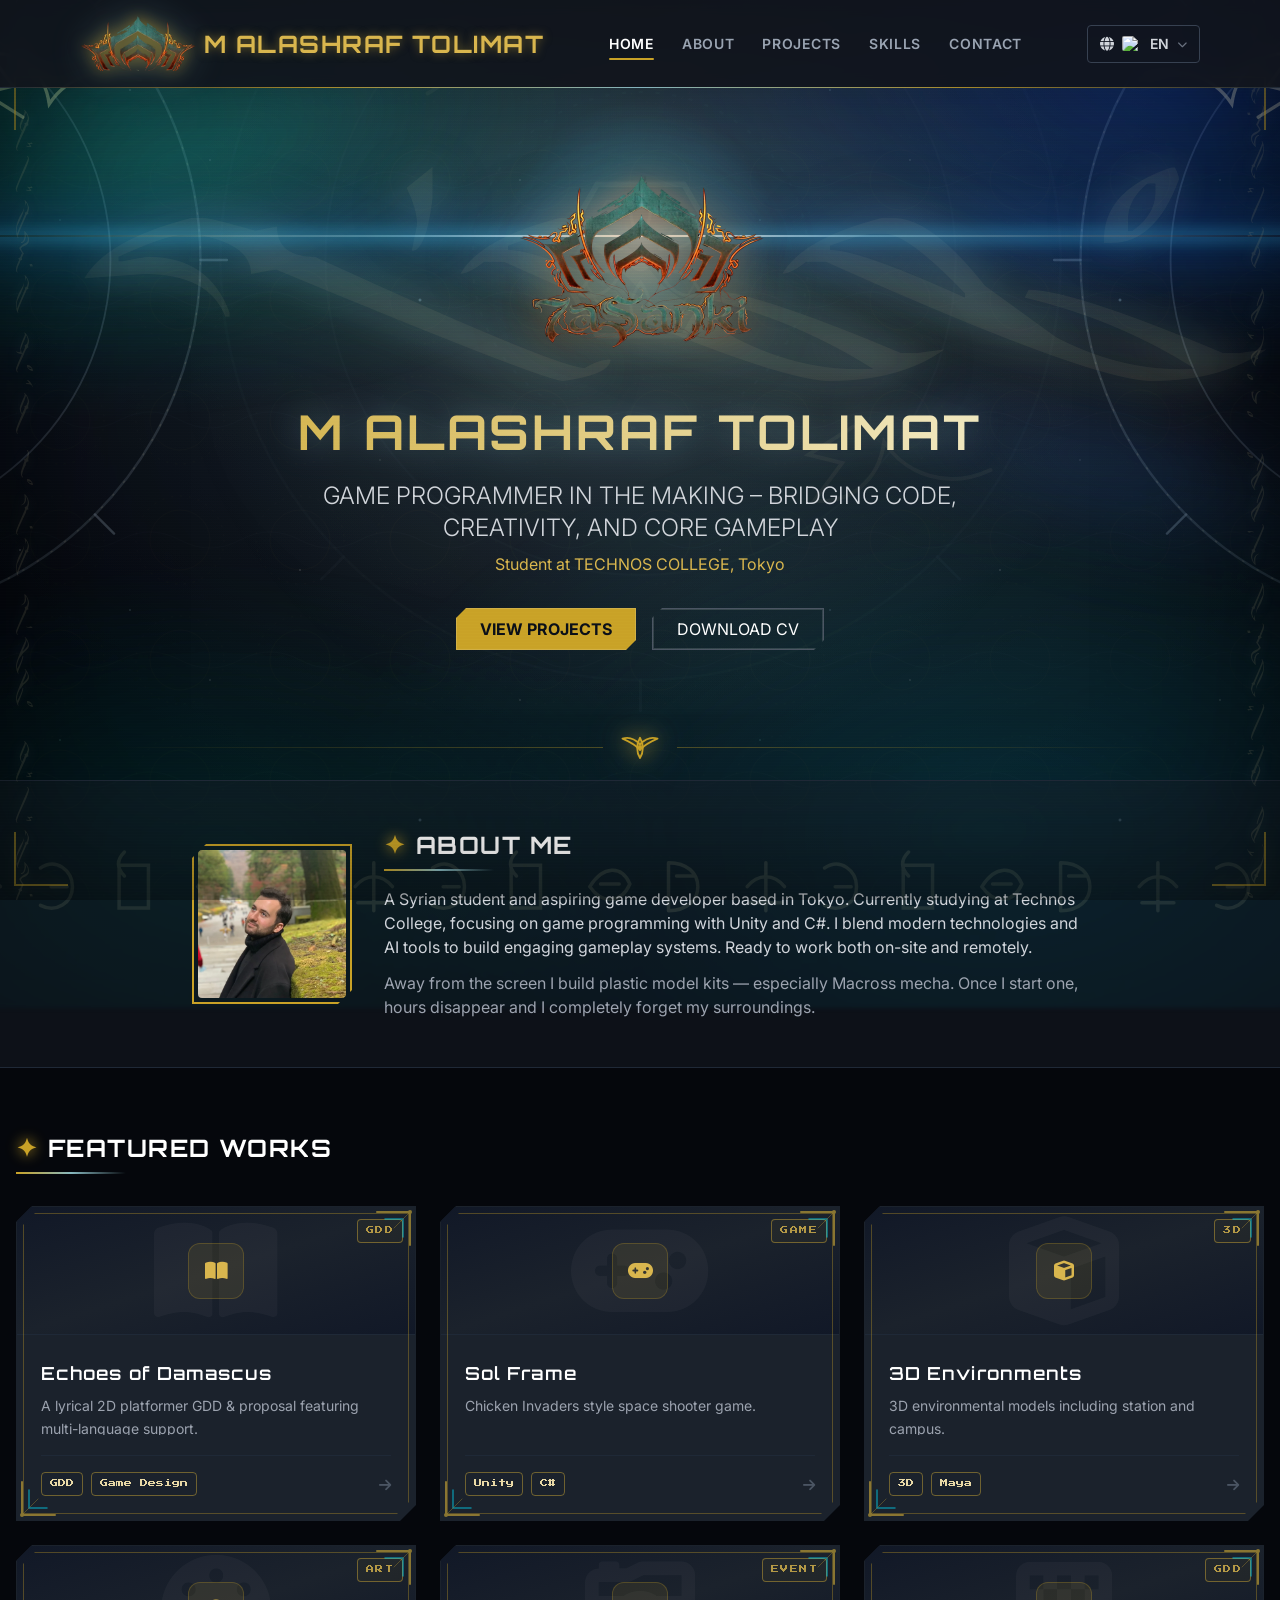
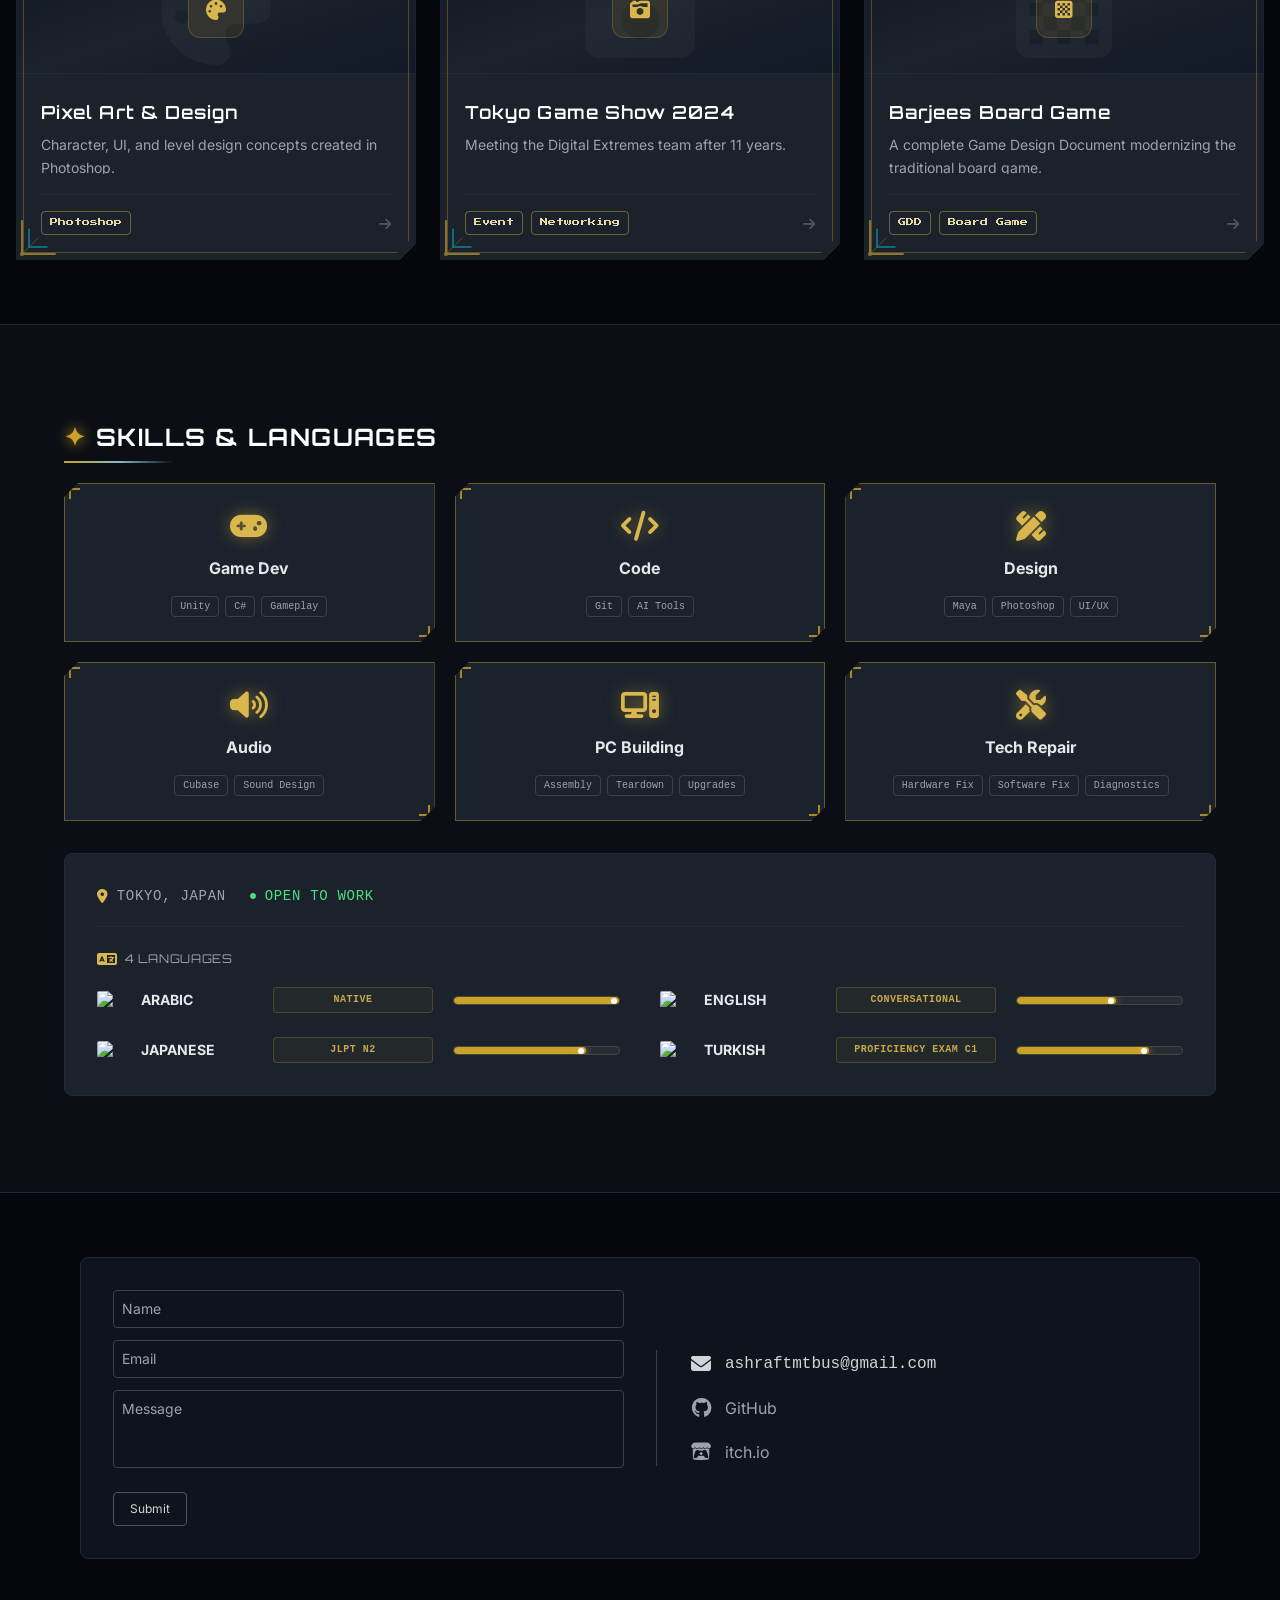
==== index.html @ 2b8ec5e3 "feat(ux): scroll to top on language change; drop OOP skill chip - setLang() now returns the visitor " ====
<!DOCTYPE html>
<html lang="en" dir="ltr">
<head>
    <meta charset="UTF-8">
    <meta name="viewport" content="width=device-width, initial-scale=1.0">
    <title>M ALASHRAF TOLIMAT | Game Developer</title>

    <!-- SEO -->
    <meta name="description" content="M Alashraf Tolimat — game programmer and Unity/C# developer based in Tokyo. Portfolio of games, 3D environments, and technical projects.">
    <meta name="author" content="M Alashraf Tolimat">
    <meta name="theme-color" content="#05070c">
    <link rel="canonical" href="https://malashraftulimat.github.io/My_Portfolio/">
    <link rel="icon" href="favicon.ico" sizes="any">
    <link rel="icon" type="image/png" href="favicon.png" sizes="32x32">
    <link rel="apple-touch-icon" href="apple-touch-icon.png">

    <!-- Open Graph -->
    <meta property="og:type" content="website">
    <meta property="og:site_name" content="M ALASHRAF TOLIMAT">
    <meta property="og:title" content="M ALASHRAF TOLIMAT | Game Developer">
    <meta property="og:description" content="Game programmer and Unity/C# developer based in Tokyo. Portfolio of games, 3D environments, and technical projects.">
    <meta property="og:url" content="https://malashraftulimat.github.io/My_Portfolio/">
    <meta property="og:image" content="https://malashraftulimat.github.io/My_Portfolio/og-image.png">
    <meta property="og:image:width" content="1200">
    <meta property="og:image:height" content="630">

    <!-- Twitter -->
    <meta name="twitter:card" content="summary_large_image">
    <meta name="twitter:title" content="M ALASHRAF TOLIMAT | Game Developer">
    <meta name="twitter:description" content="Game programmer and Unity/C# developer based in Tokyo.">
    <meta name="twitter:image" content="https://malashraftulimat.github.io/My_Portfolio/og-image.png">

    <!-- Preconnect for third-party assets -->
    <link rel="preconnect" href="https://fonts.googleapis.com">
    <link rel="preconnect" href="https://fonts.gstatic.com" crossorigin>
    <link rel="preconnect" href="https://cdnjs.cloudflare.com" crossorigin>

    <link rel="stylesheet" href="https://cdnjs.cloudflare.com/ajax/libs/font-awesome/6.4.0/css/all.min.css">
    <link href="https://fonts.googleapis.com/css2?family=Cairo:wght@400;700&family=Inter:wght@400;700&family=Orbitron:wght@500;700;900&family=Press+Start+2P&display=swap" rel="stylesheet">
    <!-- Cloudflare Turnstile (privacy-friendly CAPTCHA) -->
    <script src="https://challenges.cloudflare.com/turnstile/v0/api.js" async defer></script>
    <link rel="stylesheet" href="tailwind.css?v=1">
    <link rel="stylesheet" href="style.css?v=10">

    <!-- Structured data: Person -->
    <script type="application/ld+json">
    {
      "@context": "https://schema.org",
      "@type": "Person",
      "name": "M Alashraf Tolimat",
      "jobTitle": "Game Developer",
      "url": "https://malashraftulimat.github.io/My_Portfolio/",
      "image": "https://malashraftulimat.github.io/My_Portfolio/og-image.png",
      "email": "mailto:ashraftmtbus@gmail.com",
      "address": { "@type": "PostalAddress", "addressLocality": "Tokyo", "addressCountry": "JP" },
      "knowsAbout": ["Unity", "C#", "Game Programming", "Game Design"],
      "sameAs": [
        "https://github.com/malashraftulimat",
        "https://7asanki.itch.io/"
      ]
    }
    </script>
</head>
<body class="antialiased min-h-screen relative theme-tenno">

    <div class="orokin-bg orokin-bg--a" aria-hidden="true"></div>
    <div class="orokin-bg orokin-bg--b" aria-hidden="true"></div>
    <div class="nebula-bg" aria-hidden="true"></div>
    <div class="starfield" aria-hidden="true"></div>
    <div class="tenno-script" aria-hidden="true">
        <span class="tenno-script__col tenno-script__col--l" data-tenno-skip>TENNO DAMASCUS VOID LOTUS TENNO DAMASCUS VOID LOTUS TENNO DAMASCUS VOID LOTUS</span>
        <span class="tenno-script__col tenno-script__col--r" data-tenno-skip>OROKIN DAMASCUS TENNO OROKIN DAMASCUS TENNO OROKIN DAMASCUS TENNO OROKIN DAMASCUS</span>
        <div class="tenno-hud">
            <span class="tenno-hud__c tenno-hud__c--tl"></span>
            <span class="tenno-hud__c tenno-hud__c--tr"></span>
            <span class="tenno-hud__c tenno-hud__c--bl"></span>
            <span class="tenno-hud__c tenno-hud__c--br"></span>
        </div>
    </div>
    <div class="screen-vignette" aria-hidden="true"></div>
    <div class="crt-overlay" aria-hidden="true"></div>

    <nav class="fixed top-0 w-full bg-darkBg/90 backdrop-blur border-b border-gray-800 z-[70]">
        <div class="max-w-6xl mx-auto px-4 py-4 flex justify-between items-center">
            <a href="#top" class="gamer-font font-bold text-base sm:text-2xl tracking-wider text-accent flex items-center gap-2 shrink-0" data-tenno-skip>
                <img src="7aSanki-crest.webp" alt="" class="nav-lotus">
                <span class="hidden lg:inline nav-brand-full">M ALASHRAF TOLIMAT</span>
                <span class="lg:hidden nav-brand-short">M A T</span>
            </a>
            <div class="hidden md:flex items-center gap-1 text-sm font-semibold">
                <a href="#top" data-nav class="nav-link" data-i18n="navHome">HOME</a>
                <a href="#about" data-nav class="nav-link" data-i18n="navAbout">ABOUT</a>
                <a href="#projects" data-nav class="nav-link" data-i18n="navProjects">PROJECTS</a>
                <a href="#skills" data-nav class="nav-link" data-i18n="navSkills">SKILLS</a>
                <a href="#contact" data-nav class="nav-link" data-i18n="navContact">CONTACT</a>
            </div>
            <div class="flex items-center gap-2">
            <div dir="ltr" class="relative lang-dropdown" data-tenno-skip>
                <button type="button" id="lang-toggle" aria-haspopup="true" aria-expanded="false" class="flex items-center gap-2 text-sm font-semibold text-gray-300 hover:text-white border border-gray-700 hover:border-accent rounded px-3 py-2 transition">
                    <i class="fa-solid fa-globe"></i>
                    <img id="lang-current-flag" src="https://flagcdn.com/24x18/gb.png" alt="English" width="20" height="15" class="inline-block rounded-[2px] align-middle" loading="lazy" decoding="async">
                    <span id="lang-current-label">EN</span>
                    <i class="fa-solid fa-chevron-down text-[10px] text-gray-500"></i>
                </button>
                <ul id="lang-menu" class="hidden absolute right-0 mt-2 w-44 bg-cardBg border border-gray-700 rounded-lg shadow-2xl overflow-hidden text-sm font-semibold z-50">
                    <li><button onclick="setLang('ar')" class="lang-btn w-full flex items-center gap-3 px-4 py-2.5 text-gray-400 hover:text-white hover:bg-gray-800 transition text-left" data-lang="ar"><img src="https://flagcdn.com/24x18/sa.png" alt="العربية" width="20" height="15" class="inline-block rounded-[2px]" loading="lazy" decoding="async"><span>العربية</span><span class="ml-auto text-[10px] tracking-wider text-gray-500">AR</span></button></li>
                    <li><button onclick="setLang('en')" class="lang-btn w-full flex items-center gap-3 px-4 py-2.5 text-white hover:bg-gray-800 transition text-left" data-lang="en"><img src="https://flagcdn.com/24x18/gb.png" alt="English" width="20" height="15" class="inline-block rounded-[2px]" loading="lazy" decoding="async"><span>English</span><span class="ml-auto text-[10px] tracking-wider text-gray-500">EN</span></button></li>
                    <li><button onclick="setLang('ja')" class="lang-btn w-full flex items-center gap-3 px-4 py-2.5 text-gray-400 hover:text-white hover:bg-gray-800 transition text-left" data-lang="ja"><img src="https://flagcdn.com/24x18/jp.png" alt="日本語" width="20" height="15" class="inline-block rounded-[2px]" loading="lazy" decoding="async"><span>日本語</span><span class="ml-auto text-[10px] tracking-wider text-gray-500">JP</span></button></li>
                    <li><button onclick="setLang('ko')" class="lang-btn w-full flex items-center gap-3 px-4 py-2.5 text-gray-400 hover:text-white hover:bg-gray-800 transition text-left" data-lang="ko"><img src="https://flagcdn.com/24x18/kr.png" alt="한국어" width="20" height="15" class="inline-block rounded-[2px]" loading="lazy" decoding="async"><span>한국어</span><span class="ml-auto text-[10px] tracking-wider text-gray-500">KO</span></button></li>
                    <li><button onclick="setLang('tr')" class="lang-btn w-full flex items-center gap-3 px-4 py-2.5 text-gray-400 hover:text-white hover:bg-gray-800 transition text-left" data-lang="tr"><img src="https://flagcdn.com/24x18/tr.png" alt="Türkçe" width="20" height="15" class="inline-block rounded-[2px]" loading="lazy" decoding="async"><span>Türkçe</span><span class="ml-auto text-[10px] tracking-wider text-gray-500">TR</span></button></li>
                    <li><button onclick="setLang('tt')" class="lang-btn w-full flex items-center gap-3 px-4 py-2.5 text-gray-400 hover:text-white hover:bg-gray-800 transition text-left" data-lang="tt"><img src="tenno-flag.png" alt="Tenno" width="20" height="15" class="inline-block rounded-[2px] object-contain" loading="lazy" decoding="async"><span>Tenno</span><span class="ml-auto text-[10px] tracking-wider text-gray-500">TT</span></button></li>
                </ul>
            </div>
            </div>
        </div>
    </nav>

    <!-- Embedded content viewer: opens GDDs / CVs below the fixed header -->
    <div id="viewer" class="fixed left-0 right-0 bottom-0 z-30 bg-darkBg flex-col">
        <button onclick="closeViewer()" class="absolute top-4 left-4 z-20 bg-accent hover:bg-accentHover text-white rounded-full w-11 h-11 flex items-center justify-center shadow-lg" aria-label="Back to portfolio" title="Back to portfolio">
            <i class="fa-solid fa-arrow-left text-lg"></i>
        </button>
        <div id="viewer-loading" class="absolute inset-0 z-10 flex items-center justify-center bg-darkBg">
            <div class="viewer-spinner"></div>
        </div>
        <iframe id="viewer-frame" title="Embedded content" class="relative flex-1 w-full border-0 bg-white block"></iframe>
    </div>

    <header id="top" class="relative overflow-hidden pt-32 pb-16 px-4 text-center">
        <div class="hero-rune" aria-hidden="true" data-tenno-skip>TENNO</div>
        <div class="energy-beam" aria-hidden="true"></div>
        <div class="energy-wisp energy-wisp--1" aria-hidden="true"></div>
        <div class="energy-wisp energy-wisp--2" aria-hidden="true"></div>
        <img src="7aSanki.webp" alt="Logo" class="hero-emblem w-64 h-auto mx-auto mb-6 object-contain" onerror="this.src='https://via.placeholder.com/150?text=7aSanki'">
        
        <h1 class="text-4xl md:text-5xl font-bold mb-6 uppercase tracking-wide" id="dynamicName">M ALASHRAF TOLIMAT</h1>
        
        <p class="text-xl md:text-2xl font-light text-gray-300 max-w-2xl mx-auto mb-2" data-i18n="tagline">
            GAME PROGRAMMER IN THE MAKING – BRIDGING CODE, CREATIVITY, AND CORE GAMEPLAY
        </p>
        <p class="text-accent mb-8" data-i18n="studentAt">Student at TECHNOS COLLEGE, Tokyo</p>

        <div class="flex flex-wrap justify-center gap-4">
            <a href="#projects" class="bg-accent hover:bg-accentHover text-white px-6 py-2 rounded font-bold transition flex items-center gap-2" data-i18n="btnProjects">VIEW PROJECTS</a>
            <a id="cv-link" href="Resume_English.pdf" data-viewer="CV" class="border border-gray-600 hover:border-accent text-white px-6 py-2 rounded transition flex items-center gap-2" data-i18n="btnCV">DOWNLOAD CV</a>
        </div>
    </header>

    <div class="oro-divider" aria-hidden="true">
        <span class="oro-line"></span>
        <svg class="oro-emblem" viewBox="0 0 100 100">
            <g fill="none" stroke="currentColor" stroke-width="4" stroke-linejoin="round" stroke-linecap="round">
                <path d="M50 30C58 44 58 62 50 74C42 62 42 44 50 30Z"/>
                <path d="M50 44C38 32 24 28 12 32C26 38 40 46 50 56"/>
                <path d="M50 44C62 32 76 28 88 32C74 38 60 46 50 56"/>
                <circle cx="50" cy="50" r="4.5" fill="currentColor" stroke="none"/>
            </g>
        </svg>
        <span class="oro-line"></span>
    </div>

    <section id="about" class="py-12 px-4 bg-cardBg/40 border-y border-gray-800">
        <div class="max-w-4xl mx-auto flex flex-col md:flex-row items-center gap-8">
            <div class="profile-frame flex-shrink-0 w-32 h-32 md:w-40 md:h-40 rounded-lg overflow-hidden border-2 border-accent p-1">
                <img src="MY-PHOTO.webp" alt="Profile" class="w-full h-full object-cover rounded" onerror="this.src='https://via.placeholder.com/150/1b222c/ff6a00?text=Photo'" loading="lazy" decoding="async">
            </div>
            
            <div class="flex-1 text-center md:text-start">
                <h3 class="text-2xl font-bold mb-4 text-white uppercase tracking-wider" data-i18n="aboutTitle">ABOUT ME</h3>
                <p class="text-gray-300 leading-relaxed text-sm md:text-base" data-i18n="aboutDesc">
                    A Syrian student and aspiring game developer based in Tokyo. Currently studying at Technos College, focusing on game programming with Unity and C#. I blend modern technologies and AI tools to build engaging gameplay systems. Ready to work both on-site and remotely.
                </p>
                <p class="text-gray-400 leading-relaxed text-sm md:text-base mt-3" data-i18n="aboutHobby">
                    Away from the screen I build plastic model kits — especially Macross mecha. Once I start one, hours disappear and I completely forget my surroundings.
                </p>
            </div>
        </div>
    </section>

    <section id="projects" class="py-16 px-4">
        <div class="max-w-7xl mx-auto">
            <h3 class="text-2xl font-bold mb-8 uppercase tracking-wider text-white" data-i18n="projectsTitle">FEATURED WORKS</h3>
            
            <div class="grid grid-cols-1 md:grid-cols-2 lg:grid-cols-3 gap-6">
                
                <div class="group relative bg-cardBg rounded-xl border border-gray-800 cursor-pointer overflow-hidden transition duration-300 hover:-translate-y-1.5 hover:border-accent/60 hover:shadow-[0_18px_40px_-12px_rgba(255,106,0,0.4)]" onclick="try { localStorage.setItem('echos-lang', document.documentElement.lang); } catch(e) {}; openViewer('echos.html', 'ECHOES OF DAMASCUS');">
                    <div class="pointer-events-none absolute inset-0 opacity-0 group-hover:opacity-100 transition duration-500" style="background:radial-gradient(120% 90% at 50% 0%, rgba(255,106,0,0.14), transparent 60%);"></div>
                    <span class="pointer-events-none absolute top-0 left-0 z-20 h-[3px] w-0 bg-gradient-to-r from-accent to-transparent group-hover:w-full transition-all duration-500"></span>
                    <div class="relative h-32 flex items-center justify-center overflow-hidden border-b border-gray-800 bg-gradient-to-br from-gray-900 via-cardBg to-gray-900">
                        <i class="fa-solid fa-book-open absolute text-[110px] text-white/[0.035] group-hover:scale-110 group-hover:text-accent/10 transition duration-700"></i>
                        <div class="relative w-14 h-14 rounded-xl bg-accent/10 border border-accent/25 flex items-center justify-center text-accent group-hover:bg-accent group-hover:text-white group-hover:scale-110 group-hover:shadow-[0_0_30px_rgba(255,106,0,0.5)] transition duration-300">
                            <i class="fa-solid fa-book-open text-xl"></i>
                        </div>
                        <span class="absolute top-3 right-3 text-[10px] font-mono tracking-[0.18em] uppercase text-accent/80 border border-accent/30 bg-accent/5 rounded px-2 py-1">GDD</span>
                    </div>
                    <div class="relative p-6">
                        <h4 class="font-semibold text-lg mb-2 text-white group-hover:text-accent transition" data-i18n="p5Title">Echoes of Damascus</h4>
                        <p class="text-sm text-gray-400 leading-relaxed mb-5 h-10 overflow-hidden" data-i18n="p5Desc">A lyrical 2D platformer GDD & proposal featuring multi-language support.</p>
                        <div class="flex justify-between items-center border-t border-gray-800 pt-4">
                            <div class="flex gap-2 text-[11px] font-mono text-gray-500">
                                <span class="border border-gray-700 px-2 py-1 rounded">GDD</span>
                                <span class="border border-gray-700 px-2 py-1 rounded">Game Design</span>
                            </div>
                            <span class="text-gray-600 group-hover:text-accent group-hover:translate-x-1 transition"><i class="fa-solid fa-arrow-right text-sm"></i></span>
                        </div>
                    </div>
                </div>

                <div class="group relative bg-cardBg rounded-xl border border-gray-800 cursor-pointer overflow-hidden transition duration-300 hover:-translate-y-1.5 hover:border-accent/60 hover:shadow-[0_18px_40px_-12px_rgba(255,106,0,0.4)]" onclick="openModal('modal1')">
                    <div class="pointer-events-none absolute inset-0 opacity-0 group-hover:opacity-100 transition duration-500" style="background:radial-gradient(120% 90% at 50% 0%, rgba(255,106,0,0.14), transparent 60%);"></div>
                    <span class="pointer-events-none absolute top-0 left-0 z-20 h-[3px] w-0 bg-gradient-to-r from-accent to-transparent group-hover:w-full transition-all duration-500"></span>
                    <div class="relative h-32 flex items-center justify-center overflow-hidden border-b border-gray-800 bg-gradient-to-br from-gray-900 via-cardBg to-gray-900">
                        <i class="fa-solid fa-gamepad absolute text-[110px] text-white/[0.035] group-hover:scale-110 group-hover:text-accent/10 transition duration-700"></i>
                        <div class="relative w-14 h-14 rounded-xl bg-accent/10 border border-accent/25 flex items-center justify-center text-accent group-hover:bg-accent group-hover:text-white group-hover:scale-110 group-hover:shadow-[0_0_30px_rgba(255,106,0,0.5)] transition duration-300">
                            <i class="fa-solid fa-gamepad text-xl"></i>
                        </div>
                        <span class="absolute top-3 right-3 text-[10px] font-mono tracking-[0.18em] uppercase text-accent/80 border border-accent/30 bg-accent/5 rounded px-2 py-1">GAME</span>
                    </div>
                    <div class="relative p-6">
                        <h4 class="font-semibold text-lg mb-2 text-white group-hover:text-accent transition" data-i18n="p1Title">Sol Frame</h4>
                        <p class="text-sm text-gray-400 leading-relaxed mb-5 h-10 overflow-hidden" data-i18n="p1Desc">Chicken Invaders style game developed with modern assistance.</p>
                        <div class="flex justify-between items-center border-t border-gray-800 pt-4">
                            <div class="flex gap-2 text-[11px] font-mono text-gray-500">
                                <span class="border border-gray-700 px-2 py-1 rounded">Unity</span>
                                <span class="border border-gray-700 px-2 py-1 rounded">C#</span>
                            </div>
                            <span class="text-gray-600 group-hover:text-accent group-hover:translate-x-1 transition"><i class="fa-solid fa-arrow-right text-sm"></i></span>
                        </div>
                    </div>
                </div>

                <div class="group relative bg-cardBg rounded-xl border border-gray-800 cursor-pointer overflow-hidden transition duration-300 hover:-translate-y-1.5 hover:border-accent/60 hover:shadow-[0_18px_40px_-12px_rgba(255,106,0,0.4)]" onclick="openModal('modal2')">
                    <div class="pointer-events-none absolute inset-0 opacity-0 group-hover:opacity-100 transition duration-500" style="background:radial-gradient(120% 90% at 50% 0%, rgba(255,106,0,0.14), transparent 60%);"></div>
                    <span class="pointer-events-none absolute top-0 left-0 z-20 h-[3px] w-0 bg-gradient-to-r from-accent to-transparent group-hover:w-full transition-all duration-500"></span>
                    <div class="relative h-32 flex items-center justify-center overflow-hidden border-b border-gray-800 bg-gradient-to-br from-gray-900 via-cardBg to-gray-900">
                        <i class="fa-solid fa-cube absolute text-[110px] text-white/[0.035] group-hover:scale-110 group-hover:text-accent/10 transition duration-700"></i>
                        <div class="relative w-14 h-14 rounded-xl bg-accent/10 border border-accent/25 flex items-center justify-center text-accent group-hover:bg-accent group-hover:text-white group-hover:scale-110 group-hover:shadow-[0_0_30px_rgba(255,106,0,0.5)] transition duration-300">
                            <i class="fa-solid fa-cube text-xl"></i>
                        </div>
                        <span class="absolute top-3 right-3 text-[10px] font-mono tracking-[0.18em] uppercase text-accent/80 border border-accent/30 bg-accent/5 rounded px-2 py-1">3D</span>
                    </div>
                    <div class="relative p-6">
                        <h4 class="font-semibold text-lg mb-2 text-white group-hover:text-accent transition" data-i18n="p2Title">3D Environments</h4>
                        <p class="text-sm text-gray-400 leading-relaxed mb-5 h-10 overflow-hidden" data-i18n="p2Desc">3D environmental models including station and campus.</p>
                        <div class="flex justify-between items-center border-t border-gray-800 pt-4">
                            <div class="flex gap-2 text-[11px] font-mono text-gray-500">
                                <span class="border border-gray-700 px-2 py-1 rounded">3D</span>
                                <span class="border border-gray-700 px-2 py-1 rounded">Maya</span>
                            </div>
                            <span class="text-gray-600 group-hover:text-accent group-hover:translate-x-1 transition"><i class="fa-solid fa-arrow-right text-sm"></i></span>
                        </div>
                    </div>
                </div>

                <div class="group relative bg-cardBg rounded-xl border border-gray-800 cursor-pointer overflow-hidden transition duration-300 hover:-translate-y-1.5 hover:border-accent/60 hover:shadow-[0_18px_40px_-12px_rgba(255,106,0,0.4)]" onclick="openModal('modal3')">
                    <div class="pointer-events-none absolute inset-0 opacity-0 group-hover:opacity-100 transition duration-500" style="background:radial-gradient(120% 90% at 50% 0%, rgba(255,106,0,0.14), transparent 60%);"></div>
                    <span class="pointer-events-none absolute top-0 left-0 z-20 h-[3px] w-0 bg-gradient-to-r from-accent to-transparent group-hover:w-full transition-all duration-500"></span>
                    <div class="relative h-32 flex items-center justify-center overflow-hidden border-b border-gray-800 bg-gradient-to-br from-gray-900 via-cardBg to-gray-900">
                        <i class="fa-solid fa-palette absolute text-[110px] text-white/[0.035] group-hover:scale-110 group-hover:text-accent/10 transition duration-700"></i>
                        <div class="relative w-14 h-14 rounded-xl bg-accent/10 border border-accent/25 flex items-center justify-center text-accent group-hover:bg-accent group-hover:text-white group-hover:scale-110 group-hover:shadow-[0_0_30px_rgba(255,106,0,0.5)] transition duration-300">
                            <i class="fa-solid fa-palette text-xl"></i>
                        </div>
                        <span class="absolute top-3 right-3 text-[10px] font-mono tracking-[0.18em] uppercase text-accent/80 border border-accent/30 bg-accent/5 rounded px-2 py-1">ART</span>
                    </div>
                    <div class="relative p-6">
                        <h4 class="font-semibold text-lg mb-2 text-white group-hover:text-accent transition" data-i18n="p3Title">Pixel Art & Design</h4>
                        <p class="text-sm text-gray-400 leading-relaxed mb-5 h-10 overflow-hidden" data-i18n="p3Desc">Character, UI, and level design concepts created in Photoshop.</p>
                        <div class="flex justify-between items-center border-t border-gray-800 pt-4">
                            <div class="flex gap-2 text-[11px] font-mono text-gray-500">
                                <span class="border border-gray-700 px-2 py-1 rounded">Photoshop</span>
                            </div>
                            <span class="text-gray-600 group-hover:text-accent group-hover:translate-x-1 transition"><i class="fa-solid fa-arrow-right text-sm"></i></span>
                        </div>
                    </div>
                </div>
                
                <div class="group relative bg-cardBg rounded-xl border border-gray-800 cursor-pointer overflow-hidden transition duration-300 hover:-translate-y-1.5 hover:border-accent/60 hover:shadow-[0_18px_40px_-12px_rgba(255,106,0,0.4)]" onclick="openModal('modal4')">
                    <div class="pointer-events-none absolute inset-0 opacity-0 group-hover:opacity-100 transition duration-500" style="background:radial-gradient(120% 90% at 50% 0%, rgba(255,106,0,0.14), transparent 60%);"></div>
                    <span class="pointer-events-none absolute top-0 left-0 z-20 h-[3px] w-0 bg-gradient-to-r from-accent to-transparent group-hover:w-full transition-all duration-500"></span>
                    <div class="relative h-32 flex items-center justify-center overflow-hidden border-b border-gray-800 bg-gradient-to-br from-gray-900 via-cardBg to-gray-900">
                        <i class="fa-solid fa-camera-retro absolute text-[110px] text-white/[0.035] group-hover:scale-110 group-hover:text-accent/10 transition duration-700"></i>
                        <div class="relative w-14 h-14 rounded-xl bg-accent/10 border border-accent/25 flex items-center justify-center text-accent group-hover:bg-accent group-hover:text-white group-hover:scale-110 group-hover:shadow-[0_0_30px_rgba(255,106,0,0.5)] transition duration-300">
                            <i class="fa-solid fa-camera-retro text-xl"></i>
                        </div>
                        <span class="absolute top-3 right-3 text-[10px] font-mono tracking-[0.18em] uppercase text-accent/80 border border-accent/30 bg-accent/5 rounded px-2 py-1">EVENT</span>
                    </div>
                    <div class="relative p-6">
                        <h4 class="font-semibold text-lg mb-2 text-white group-hover:text-accent transition" data-i18n="p4Title">Tokyo Game Show 2024</h4>
                        <p class="text-sm text-gray-400 leading-relaxed mb-5 h-10 overflow-hidden" data-i18n="p4Desc">Meeting the Digital Extremes team after 11 years.</p>
                        <div class="flex justify-between items-center border-t border-gray-800 pt-4">
                            <div class="flex gap-2 text-[11px] font-mono text-gray-500">
                                <span class="border border-gray-700 px-2 py-1 rounded">Event</span>
                                <span class="border border-gray-700 px-2 py-1 rounded">Networking</span>
                            </div>
                            <span class="text-gray-600 group-hover:text-accent group-hover:translate-x-1 transition"><i class="fa-solid fa-arrow-right text-sm"></i></span>
                        </div>
                    </div>
                </div>

                <div class="group relative bg-cardBg rounded-xl border border-gray-800 cursor-pointer overflow-hidden transition duration-300 hover:-translate-y-1.5 hover:border-accent/60 hover:shadow-[0_18px_40px_-12px_rgba(255,106,0,0.4)]" onclick="openViewer('Barjees_GDD.html', 'BARJEES');">
                    <div class="pointer-events-none absolute inset-0 opacity-0 group-hover:opacity-100 transition duration-500" style="background:radial-gradient(120% 90% at 50% 0%, rgba(255,106,0,0.14), transparent 60%);"></div>
                    <span class="pointer-events-none absolute top-0 left-0 z-20 h-[3px] w-0 bg-gradient-to-r from-accent to-transparent group-hover:w-full transition-all duration-500"></span>
                    <div class="relative h-32 flex items-center justify-center overflow-hidden border-b border-gray-800 bg-gradient-to-br from-gray-900 via-cardBg to-gray-900">
                        <i class="fa-solid fa-chess-board absolute text-[110px] text-white/[0.035] group-hover:scale-110 group-hover:text-accent/10 transition duration-700"></i>
                        <div class="relative w-14 h-14 rounded-xl bg-accent/10 border border-accent/25 flex items-center justify-center text-accent group-hover:bg-accent group-hover:text-white group-hover:scale-110 group-hover:shadow-[0_0_30px_rgba(255,106,0,0.5)] transition duration-300">
                            <i class="fa-solid fa-chess-board text-xl"></i>
                        </div>
                        <span class="absolute top-3 right-3 text-[10px] font-mono tracking-[0.18em] uppercase text-accent/80 border border-accent/30 bg-accent/5 rounded px-2 py-1">GDD</span>
                    </div>
                    <div class="relative p-6">
                        <h4 class="font-semibold text-lg mb-2 text-white group-hover:text-accent transition" data-i18n="p6Title">Barjees (البرجيس)</h4>
                        <p class="text-sm text-gray-400 leading-relaxed mb-5 h-10 overflow-hidden" data-i18n="p6Desc">A complete Game Design Document for the traditional board game Barjees.</p>
                        <div class="flex justify-between items-center border-t border-gray-800 pt-4">
                            <div class="flex gap-2 text-[11px] font-mono text-gray-500">
                                <span class="border border-gray-700 px-2 py-1 rounded">GDD</span>
                                <span class="border border-gray-700 px-2 py-1 rounded">Board Game</span>
                            </div>
                            <span class="text-gray-600 group-hover:text-accent group-hover:translate-x-1 transition"><i class="fa-solid fa-arrow-right text-sm"></i></span>
                        </div>
                    </div>
                </div>

            </div>
        </div>
    </section>

    <section id="skills" class="py-24 px-4 bg-cardBg/30 border-y border-gray-800">
        <div class="max-w-6xl mx-auto">
            <h3 class="text-2xl font-bold mb-5 uppercase tracking-wider text-white" data-i18n="skillsTitle">SKILLS & LANGUAGES</h3>

            <div class="space-y-8">
                <div class="grid grid-cols-1 sm:grid-cols-2 lg:grid-cols-3 gap-5">
                    <div class="flex flex-col items-center justify-center bg-cardBg p-6 rounded-lg skill-box text-center min-h-[150px]">
                        <i class="fa-solid fa-gamepad text-3xl text-accent mb-3"></i>
                        <span class="text-base text-gray-200 font-bold" data-i18n="skills_GameDev">Game Dev</span>
                        <div class="flex flex-wrap justify-center gap-1.5 mt-4">
                            <span class="text-[10px] font-mono text-gray-400 border border-gray-700 rounded px-2 py-0.5">Unity</span>
                            <span class="text-[10px] font-mono text-gray-400 border border-gray-700 rounded px-2 py-0.5">C#</span>
                            <span class="text-[10px] font-mono text-gray-400 border border-gray-700 rounded px-2 py-0.5" data-i18n="chip_Gameplay">Gameplay</span>
                        </div>
                    </div>
                    <div class="flex flex-col items-center justify-center bg-cardBg p-6 rounded-lg skill-box text-center min-h-[150px]">
                        <i class="fa-solid fa-code text-3xl text-accent mb-3"></i>
                        <span class="text-base text-gray-200 font-bold" data-i18n="skills_Code">Code</span>
                        <div class="flex flex-wrap justify-center gap-1.5 mt-4">
                            <span class="text-[10px] font-mono text-gray-400 border border-gray-700 rounded px-2 py-0.5">Git</span>
                            <span class="text-[10px] font-mono text-gray-400 border border-gray-700 rounded px-2 py-0.5" data-i18n="chip_AITools">AI Tools</span>
                        </div>
                    </div>
                    <div class="flex flex-col items-center justify-center bg-cardBg p-6 rounded-lg skill-box text-center min-h-[150px]">
                        <i class="fa-solid fa-pen-ruler text-3xl text-accent mb-3"></i>
                        <span class="text-base text-gray-200 font-bold" data-i18n="skills_Design">Design</span>
                        <div class="flex flex-wrap justify-center gap-1.5 mt-4">
                            <span class="text-[10px] font-mono text-gray-400 border border-gray-700 rounded px-2 py-0.5">Maya</span>
                            <span class="text-[10px] font-mono text-gray-400 border border-gray-700 rounded px-2 py-0.5">Photoshop</span>
                            <span class="text-[10px] font-mono text-gray-400 border border-gray-700 rounded px-2 py-0.5" data-i18n="chip_UIUX">UI/UX</span>
                        </div>
                    </div>
                    <div class="flex flex-col items-center justify-center bg-cardBg p-6 rounded-lg skill-box text-center min-h-[150px]">
                        <i class="fa-solid fa-volume-high text-3xl text-accent mb-3"></i>
                        <span class="text-base text-gray-200 font-bold" data-i18n="skills_Audio">Audio</span>
                        <div class="flex flex-wrap justify-center gap-1.5 mt-4">
                            <span class="text-[10px] font-mono text-gray-400 border border-gray-700 rounded px-2 py-0.5">Cubase</span>
                            <span class="text-[10px] font-mono text-gray-400 border border-gray-700 rounded px-2 py-0.5" data-i18n="chip_SoundDesign">Sound Design</span>
                        </div>
                    </div>
                    <div class="flex flex-col items-center justify-center bg-cardBg p-6 rounded-lg skill-box text-center min-h-[150px]">
                        <i class="fa-solid fa-computer text-3xl text-accent mb-3"></i>
                        <span class="text-base text-gray-200 font-bold" data-i18n="skills_PCBuild">PC Building</span>
                        <div class="flex flex-wrap justify-center gap-1.5 mt-4">
                            <span class="text-[10px] font-mono text-gray-400 border border-gray-700 rounded px-2 py-0.5" data-i18n="chip_Assembly">Assembly</span>
                            <span class="text-[10px] font-mono text-gray-400 border border-gray-700 rounded px-2 py-0.5" data-i18n="chip_Teardown">Teardown</span>
                            <span class="text-[10px] font-mono text-gray-400 border border-gray-700 rounded px-2 py-0.5" data-i18n="chip_Upgrades">Upgrades</span>
                        </div>
                    </div>
                    <div class="flex flex-col items-center justify-center bg-cardBg p-6 rounded-lg skill-box text-center min-h-[150px]">
                        <i class="fa-solid fa-screwdriver-wrench text-3xl text-accent mb-3"></i>
                        <span class="text-base text-gray-200 font-bold" data-i18n="skills_TechRepair">Tech Repair</span>
                        <div class="flex flex-wrap justify-center gap-1.5 mt-4">
                            <span class="text-[10px] font-mono text-gray-400 border border-gray-700 rounded px-2 py-0.5" data-i18n="chip_HardwareFix">Hardware Fix</span>
                            <span class="text-[10px] font-mono text-gray-400 border border-gray-700 rounded px-2 py-0.5" data-i18n="chip_SoftwareFix">Software Fix</span>
                            <span class="text-[10px] font-mono text-gray-400 border border-gray-700 rounded px-2 py-0.5" data-i18n="chip_Diagnostics">Diagnostics</span>
                        </div>
                    </div>
                </div>

                <div class="bg-cardBg p-6 sm:p-8 rounded-lg border border-gray-800 flex flex-col">
                    <div class="flex flex-wrap items-center gap-x-6 gap-y-2 text-sm font-mono uppercase tracking-wider text-gray-400 pb-5 mb-6 border-b border-gray-800">
                        <span class="flex items-center"><i class="fa-solid fa-location-dot text-accent mr-2"></i><span data-i18n="hlLocation">Tokyo, Japan</span></span>
                        <span class="flex items-center text-green-400"><i class="fa-solid fa-circle text-[6px] mr-2"></i><span data-i18n="hlOpen">Open to work</span></span>
                    </div>
                    <div class="flex items-center gap-2 mb-5">
                        <i class="fa-solid fa-language text-accent"></i>
                        <span class="gamer-font text-xs uppercase tracking-[0.25em] text-gray-400" data-i18n="hlLanguages">4 Languages</span>
                    </div>
                    <ul class="grid grid-cols-1 lg:grid-cols-2 gap-x-10 gap-y-6 text-sm font-bold text-gray-300 lang-list">
                        <li class="flex items-center gap-3 sm:gap-5">
                            <img src="https://flagcdn.com/24x18/sa.png" alt="Arabic" width="24" height="18" class="rounded-[2px] flex-none" loading="lazy" decoding="async">
                            <span class="w-20 sm:w-28 text-gray-200" data-i18n="langAr">ARABIC</span>
                            <span class="hidden sm:inline-flex items-center justify-center w-40 whitespace-nowrap text-[10px] font-mono uppercase tracking-wider text-accent/90 border border-accent/25 bg-accent/5 rounded px-2 py-0.5 flex-none" data-i18n="levelNative">Native</span>
                            <div class="flex-1 lang-track"><div class="lang-fill" style="width:100%"></div></div>
                        </li>
                        <li class="flex items-center gap-3 sm:gap-5">
                            <img src="https://flagcdn.com/24x18/gb.png" alt="English" width="24" height="18" class="rounded-[2px] flex-none" loading="lazy" decoding="async">
                            <span class="w-20 sm:w-28 text-gray-200" data-i18n="langEn">ENGLISH</span>
                            <span class="hidden sm:inline-flex items-center justify-center w-40 whitespace-nowrap text-[10px] font-mono uppercase tracking-wider text-accent/90 border border-accent/25 bg-accent/5 rounded px-2 py-0.5 flex-none" data-i18n="levelConversational">Conversational</span>
                            <div class="flex-1 lang-track"><div class="lang-fill" style="width:60%"></div></div>
                        </li>
                        <li class="flex items-center gap-3 sm:gap-5">
                            <img src="https://flagcdn.com/24x18/jp.png" alt="Japanese" width="24" height="18" class="rounded-[2px] flex-none" loading="lazy" decoding="async">
                            <span class="w-20 sm:w-28 text-gray-200" data-i18n="langJa">JAPANESE</span>
                            <span class="hidden sm:inline-flex items-center justify-center w-40 whitespace-nowrap text-[10px] font-mono uppercase tracking-wider text-accent/90 border border-accent/25 bg-accent/5 rounded px-2 py-0.5 flex-none" data-i18n="levelJlpt">JLPT N2</span>
                            <div class="flex-1 lang-track"><div class="lang-fill" style="width:80%"></div></div>
                        </li>
                        <li class="flex items-center gap-3 sm:gap-5">
                            <img src="https://flagcdn.com/24x18/tr.png" alt="Turkish" width="24" height="18" class="rounded-[2px] flex-none" loading="lazy" decoding="async">
                            <span class="w-20 sm:w-28 text-gray-200" data-i18n="langTr">TURKISH</span>
                            <span class="hidden sm:inline-flex items-center justify-center w-40 whitespace-nowrap text-[10px] font-mono uppercase tracking-wider text-accent/90 border border-accent/25 bg-accent/5 rounded px-2 py-0.5 flex-none" data-i18n="levelC1">Proficiency Exam C1</span>
                            <div class="flex-1 lang-track"><div class="lang-fill" style="width:80%"></div></div>
                        </li>
                    </ul>
                </div>
            </div>
        </div>
    </section>

    <footer id="contact" class="py-16 px-4 max-w-6xl mx-auto">
        <div class="grid grid-cols-1 md:grid-cols-2 gap-8 items-center bg-cardBg/50 p-8 rounded-lg border border-gray-800">
            <form id="contact-form" class="flex flex-col gap-3 w-full">
                <div data-fs-success style="display: none;" class="bg-green-900/50 text-green-400 p-3 text-sm rounded border border-green-700 font-bold" data-i18n="msgSuccess">Message sent successfully!</div>
                <div data-fs-error style="display: none;" class="bg-red-900/50 text-red-400 p-3 text-sm rounded border border-red-700 font-bold" data-i18n="msgError">Failed to send message.</div>

                <input type="text" name="name" placeholder="Name" aria-label="Name" autocomplete="name" required data-fs-field class="bg-transparent border border-gray-700 p-2 text-sm text-white focus:outline-none focus:border-accent rounded">
                <input type="email" name="email" placeholder="Email" aria-label="Email" autocomplete="email" required data-fs-field class="bg-transparent border border-gray-700 p-2 text-sm text-white focus:outline-none focus:border-accent rounded">
                <textarea name="message" placeholder="Message" aria-label="Message" rows="3" required data-fs-field class="bg-transparent border border-gray-700 p-2 text-sm text-white focus:outline-none focus:border-accent rounded resize-none"></textarea>

                <!-- Cloudflare Turnstile CAPTCHA (existing widget).
                     Site key is public and lives here; the SECRET key must be entered in
                     Formspree -> your form -> Settings -> Turnstile (server-side verification). -->
                <div class="cf-turnstile" data-sitekey="0x4AAAAAAFF4YFw1RjVLrNOm" data-action="contact" data-theme="dark"></div>

                <button type="submit" data-fs-submit-btn class="border border-gray-600 hover:border-accent hover:text-white text-gray-300 text-xs py-2 px-4 rounded w-max transition">
                    <span data-i18n="btnContactSubmit">Submit</span>
                </button>
            </form>

            <div class="flex flex-col items-start gap-4 border-t md:border-t-0 md:border-s border-gray-700 pt-6 md:pt-0 md:ps-8">
                <a href="mailto:ashraftmtbus@gmail.com" class="flex items-center gap-3 text-gray-300 hover:text-white transition">
                    <i class="fa-solid fa-envelope text-xl w-6 text-center"></i>
                    <span class="font-mono text-sm md:text-base select-all" data-tenno-skip>ashraftmtbus@gmail.com</span>
                </a>
                <a href="https://github.com/malashraftulimat" class="flex items-center gap-3 text-gray-400 hover:text-white transition">
                    <i class="fa-brands fa-github text-xl w-6 text-center"></i>
                    <span class="text-sm md:text-base">GitHub</span>
                </a>
                <a href="https://7asanki.itch.io/" class="flex items-center gap-3 text-gray-400 hover:text-accent transition">
                    <i class="fa-brands fa-itch-io text-xl w-6 text-center"></i>
                    <span class="text-sm md:text-base">itch.io</span>
                </a>
            </div>
        </div>
    </footer>

    <div id="lightbox" class="fixed inset-0 z-[60] bg-black/95 hidden flex flex-col items-center justify-center px-4 pb-4 pt-24 cursor-pointer select-none" onclick="if(event.target===this) closeLightbox()">
        <div class="relative inline-block max-w-full cursor-default">
            <img id="lightbox-img" src="" draggable="false" class="pixelated-zoom-box rounded-lg shadow-2xl block max-h-[calc(100vh-9rem)] w-auto select-none">
            <button onclick="closeLightbox()" aria-label="Close" class="absolute top-1 right-1 w-12 h-12 flex items-center justify-center group">
                <span class="bg-accent group-hover:bg-accentHover text-white rounded-full w-9 h-9 flex items-center justify-center shadow-lg text-xl leading-none transition">&times;</span>
            </button>
        </div>
    </div>

    <div id="modal1" class="modal fixed inset-0 z-50 items-center justify-center px-4 pb-4 pt-24" role="dialog" aria-modal="true">
        <div class="bg-cardBg w-full max-w-2xl rounded-lg border border-gray-700 relative p-6 max-h-[90vh] overflow-y-auto">
            <button onclick="closeModal('modal1')" aria-label="Close" class="absolute top-4 right-4 text-gray-400 hover:text-white text-xl z-10">&times;</button>
            <h2 class="text-2xl font-bold mb-4 text-white" data-i18n="p1Title">Sol Frame</h2>
            <video class="w-full rounded mb-4 bg-gray-900 block" poster="solframe-poster.jpg" controls loop muted playsinline preload="none">
                <source src="solframe.mp4" type="video/mp4">
            </video>
            <p class="text-gray-300 mb-6 text-sm" data-i18n="p1DescLong">A classic arcade space shooter inspired by Chicken Invaders style gameplay. Developed in Unity.</p>
            <div class="flex flex-wrap gap-4">
                <a href="https://itch.io/embed/4681703" data-viewer="ITCH DEMO" class="bg-accent hover:bg-accentHover text-white px-4 py-2 rounded text-xs font-bold uppercase transition flex items-center gap-2"><i class="fa-solid fa-play"></i><span data-i18n="btnDemo">Play Demo on itch.io</span></a>
                <a href="solframe_gdd.html" data-viewer="SOL FRAME GDD" class="border border-gray-600 hover:border-accent text-accent px-4 py-2 rounded text-xs font-bold uppercase transition flex items-center gap-2"><i class="fa-solid fa-file-lines"></i><span data-i18n="btnGDD">Read Full GDD</span></a>
            </div>
        </div>
    </div>

    <div id="modal2" class="modal fixed inset-0 z-50 items-center justify-center px-4 pb-4 pt-24" role="dialog" aria-modal="true">
        <div class="bg-cardBg w-full max-w-3xl rounded-lg border border-gray-700 relative p-6 max-h-[90vh] overflow-y-auto">
            <button onclick="closeModal('modal2')" aria-label="Close" class="absolute top-4 right-4 text-gray-400 hover:text-white text-xl z-10">&times;</button>
            <h2 class="text-2xl font-bold mb-4 text-white" data-i18n="p2Title">3D Environments</h2>
            
            <p class="text-xs text-gray-500 mb-2 tracking-wider" data-i18n="clickToEnlarge">CLICK IMAGES TO ENLARGE</p>
            <div class="grid grid-cols-2 sm:grid-cols-4 gap-4 mb-4">
                <div class="group relative overflow-hidden rounded cursor-pointer bg-gray-900" onclick="openLightbox('koganeibus.webp')">
                    <img src="koganeibus.webp" alt="Musashi-Koganei Bus Terminal" class="w-full h-28 object-cover group-hover:scale-105 transition duration-300" loading="lazy" decoding="async">
                    <div class="absolute inset-0 bg-black/40 opacity-0 group-hover:opacity-100 transition flex items-center justify-center text-white"><i class="fa-solid fa-magnifying-glass-plus text-2xl"></i></div>
                </div>
                <div class="group relative overflow-hidden rounded cursor-pointer bg-gray-900" onclick="openLightbox('koganeibus1.webp')">
                    <img src="koganeibus1.webp" alt="Musashi-Koganei Bus Terminal" class="w-full h-28 object-cover group-hover:scale-105 transition duration-300" loading="lazy" decoding="async">
                    <div class="absolute inset-0 bg-black/40 opacity-0 group-hover:opacity-100 transition flex items-center justify-center text-white"><i class="fa-solid fa-magnifying-glass-plus text-2xl"></i></div>
                </div>
                <div class="group relative overflow-hidden rounded cursor-pointer bg-gray-900" onclick="openLightbox('koganeiplatform.webp')">
                    <img src="koganeiplatform.webp" alt="Musashi-Koganei Platform" class="w-full h-28 object-cover group-hover:scale-105 transition duration-300" loading="lazy" decoding="async">
                    <div class="absolute inset-0 bg-black/40 opacity-0 group-hover:opacity-100 transition flex items-center justify-center text-white"><i class="fa-solid fa-magnifying-glass-plus text-2xl"></i></div>
                </div>
                <div class="group relative overflow-hidden rounded cursor-pointer bg-gray-900" onclick="openLightbox('koganeiplatform1.webp')">
                    <img src="koganeiplatform1.webp" alt="Musashi-Koganei Platform" class="w-full h-28 object-cover group-hover:scale-105 transition duration-300" loading="lazy" decoding="async">
                    <div class="absolute inset-0 bg-black/40 opacity-0 group-hover:opacity-100 transition flex items-center justify-center text-white"><i class="fa-solid fa-magnifying-glass-plus text-2xl"></i></div>
                </div>
                <div class="group relative overflow-hidden rounded cursor-pointer bg-gray-900" onclick="openLightbox('technos.webp')">
                    <img src="technos.webp" alt="Technos College" class="w-full h-28 object-cover group-hover:scale-105 transition duration-300" loading="lazy" decoding="async">
                    <div class="absolute inset-0 bg-black/40 opacity-0 group-hover:opacity-100 transition flex items-center justify-center text-white"><i class="fa-solid fa-magnifying-glass-plus text-2xl"></i></div>
                </div>
                <div class="group relative overflow-hidden rounded cursor-pointer bg-gray-900" onclick="openLightbox('technos1.webp')">
                    <img src="technos1.webp" alt="Technos College" class="w-full h-28 object-cover group-hover:scale-105 transition duration-300" loading="lazy" decoding="async">
                    <div class="absolute inset-0 bg-black/40 opacity-0 group-hover:opacity-100 transition flex items-center justify-center text-white"><i class="fa-solid fa-magnifying-glass-plus text-2xl"></i></div>
                </div>
                <div class="group relative overflow-hidden rounded cursor-pointer bg-gray-900" onclick="openLightbox('technos2.webp')">
                    <img src="technos2.webp" alt="Technos College" class="w-full h-28 object-cover group-hover:scale-105 transition duration-300" loading="lazy" decoding="async">
                    <div class="absolute inset-0 bg-black/40 opacity-0 group-hover:opacity-100 transition flex items-center justify-center text-white"><i class="fa-solid fa-magnifying-glass-plus text-2xl"></i></div>
                </div>
                <div class="group relative overflow-hidden rounded cursor-pointer bg-gray-900" onclick="openLightbox('technos3.webp')">
                    <img src="technos3.webp" alt="Technos College" class="w-full h-28 object-cover group-hover:scale-105 transition duration-300" loading="lazy" decoding="async">
                    <div class="absolute inset-0 bg-black/40 opacity-0 group-hover:opacity-100 transition flex items-center justify-center text-white"><i class="fa-solid fa-magnifying-glass-plus text-2xl"></i></div>
                </div>
            </div>
            <p class="text-gray-300 mb-6 text-sm" data-i18n="p2DescLong">A full 3D reconstruction of Musashi-Koganei Station and Technos College campus in Maya. Modelling, texturing and lighting built from photo reference.</p>
        </div>
    </div>

    <div id="modal3" class="modal fixed inset-0 z-50 items-center justify-center px-4 pb-4 pt-24" role="dialog" aria-modal="true">
        <div class="bg-cardBg w-full max-w-3xl rounded-lg border border-gray-700 relative p-6 max-h-[90vh] overflow-y-auto">
            <button onclick="closeModal('modal3')" aria-label="Close" class="absolute top-4 right-4 text-gray-400 hover:text-white text-xl z-10">&times;</button>
            <h2 class="text-2xl font-bold mb-4 text-white" data-i18n="p3Title">Pixel Art & Design</h2>
            
            <p class="text-xs text-gray-500 mb-2 tracking-wider" data-i18n="clickToEnlarge">CLICK IMAGES TO ENLARGE</p>
            <div class="grid grid-cols-2 sm:grid-cols-3 gap-4 mb-4">
                <div class="group relative overflow-hidden rounded cursor-pointer bg-gray-900" onclick="openLightbox('action_map copy.png')">
                    <img src="action_map copy.png" alt="Action Map" class="w-full h-28 object-cover pixelated group-hover:scale-105 transition duration-300" loading="lazy" decoding="async">
                    <div class="absolute inset-0 bg-black/40 opacity-0 group-hover:opacity-100 transition flex items-center justify-center text-white"><i class="fa-solid fa-magnifying-glass-plus text-2xl"></i></div>
                </div>
                <div class="group relative overflow-hidden rounded cursor-pointer bg-gray-900" onclick="openLightbox('熱中症 copy.webp')">
                    <img src="熱中症 copy.webp" alt="Heatstroke Poster" class="w-full h-28 object-cover group-hover:scale-105 transition duration-300" loading="lazy" decoding="async">
                    <div class="absolute inset-0 bg-black/40 opacity-0 group-hover:opacity-100 transition flex items-center justify-center text-white"><i class="fa-solid fa-magnifying-glass-plus text-2xl"></i></div>
                </div>
                <div class="group relative overflow-hidden rounded cursor-pointer bg-gray-900" onclick="openLightbox('zelda copy.jpg')">
                    <img src="zelda copy.jpg" alt="Zelda Pixel Art" class="w-full h-28 object-cover pixelated group-hover:scale-105 transition duration-300" loading="lazy" decoding="async">
                    <div class="absolute inset-0 bg-black/40 opacity-0 group-hover:opacity-100 transition flex items-center justify-center text-white"><i class="fa-solid fa-magnifying-glass-plus text-2xl"></i></div>
                </div>
                <div class="group relative overflow-hidden rounded cursor-pointer bg-gray-900" onclick="openLightbox('mariojumping copy.png')">
                    <img src="mariojumping copy.png" alt="Mario Pixel Art" class="w-full h-28 object-cover pixelated group-hover:scale-105 transition duration-300" loading="lazy" decoding="async">
                    <div class="absolute inset-0 bg-black/40 opacity-0 group-hover:opacity-100 transition flex items-center justify-center text-white"><i class="fa-solid fa-magnifying-glass-plus text-2xl"></i></div>
                </div>
                <div class="group relative overflow-hidden rounded cursor-pointer bg-gray-900" onclick="openLightbox('random_pokemon copy.jpg')">
                    <img src="random_pokemon copy.jpg" alt="Pokemon Pixel Art" class="w-full h-28 object-cover group-hover:scale-105 transition duration-300" loading="lazy" decoding="async">
                    <div class="absolute inset-0 bg-black/40 opacity-0 group-hover:opacity-100 transition flex items-center justify-center text-white"><i class="fa-solid fa-magnifying-glass-plus text-2xl"></i></div>
                </div>
            </div>
            <p class="text-gray-300 mb-6 text-sm" data-i18n="p3DescLong">A collection of graphic design work created in Photoshop, including UI/UX mockups, educational posters, and 8-bit character sprites with a focus on readable silhouettes.</p>
        </div>
    </div>

    <div id="modal4" class="modal fixed inset-0 z-50 items-center justify-center px-4 pb-4 pt-24" role="dialog" aria-modal="true">
        <div class="bg-cardBg w-full max-w-3xl rounded-lg border border-gray-700 relative p-6 max-h-[90vh] overflow-y-auto">
            <button onclick="closeModal('modal4')" aria-label="Close" class="absolute top-4 right-4 text-gray-400 hover:text-white text-xl z-10">&times;</button>
            <h2 class="text-2xl font-bold mb-4 text-white" data-i18n="p4Title">Tokyo Game Show 2024</h2>
            
            <p class="text-xs text-gray-500 mb-2 tracking-wider" data-i18n="clickToEnlarge">CLICK IMAGES TO ENLARGE</p>
            <div class="grid grid-cols-2 sm:grid-cols-3 gap-4 mb-4">
                <div class="group relative overflow-hidden rounded cursor-pointer bg-gray-900" onclick="openLightbox('DE.CEO.webp')">
                    <img src="DE.CEO.webp" alt="DE CEO" class="w-full h-32 object-cover object-top group-hover:scale-105 transition duration-300" loading="lazy" decoding="async">
                    <div class="absolute inset-0 bg-black/40 opacity-0 group-hover:opacity-100 transition flex items-center justify-center text-white"><i class="fa-solid fa-magnifying-glass-plus text-2xl"></i></div>
                </div>
                <div class="group relative overflow-hidden rounded cursor-pointer bg-gray-900" onclick="openLightbox('DERebeca.webp')">
                    <img src="DERebeca.webp" alt="DE Rebecca" class="w-full h-32 object-cover object-top group-hover:scale-105 transition duration-300" loading="lazy" decoding="async">
                    <div class="absolute inset-0 bg-black/40 opacity-0 group-hover:opacity-100 transition flex items-center justify-center text-white"><i class="fa-solid fa-magnifying-glass-plus text-2xl"></i></div>
                </div>
                <div class="group relative overflow-hidden rounded cursor-pointer bg-gray-900" onclick="openLightbox('DE.magen.webp')">
                    <img src="DE.magen.webp" alt="DE Megan" class="w-full h-32 object-cover object-top group-hover:scale-105 transition duration-300" loading="lazy" decoding="async">
                    <div class="absolute inset-0 bg-black/40 opacity-0 group-hover:opacity-100 transition flex items-center justify-center text-white"><i class="fa-solid fa-magnifying-glass-plus text-2xl"></i></div>
                </div>
                <div class="group relative overflow-hidden rounded cursor-pointer bg-gray-900" onclick="openLightbox('DE.voice_actor.webp')">
                    <img src="DE.voice_actor.webp" alt="DE Voice Actor" class="w-full h-32 object-cover object-top group-hover:scale-105 transition duration-300" loading="lazy" decoding="async">
                    <div class="absolute inset-0 bg-black/40 opacity-0 group-hover:opacity-100 transition flex items-center justify-center text-white"><i class="fa-solid fa-magnifying-glass-plus text-2xl"></i></div>
                </div>
                <div class="group relative overflow-hidden rounded cursor-pointer bg-gray-900" onclick="openLightbox('DE.warframecos.webp')">
                    <img src="DE.warframecos.webp" alt="Warframe Cosplay" class="w-full h-32 object-cover group-hover:scale-105 transition duration-300" loading="lazy" decoding="async">
                    <div class="absolute inset-0 bg-black/40 opacity-0 group-hover:opacity-100 transition flex items-center justify-center text-white"><i class="fa-solid fa-magnifying-glass-plus text-2xl"></i></div>
                </div>
                <div class="group relative overflow-hidden rounded cursor-pointer bg-gray-900" onclick="openLightbox('DE.warframetgs.webp')">
                    <img src="DE.warframetgs.webp" alt="Warframe Booth" class="w-full h-32 object-cover group-hover:scale-105 transition duration-300" loading="lazy" decoding="async">
                    <div class="absolute inset-0 bg-black/40 opacity-0 group-hover:opacity-100 transition flex items-center justify-center text-white"><i class="fa-solid fa-magnifying-glass-plus text-2xl"></i></div>
                </div>
            </div>
            <p class="text-gray-300 mb-6 text-sm leading-relaxed" data-i18n="p4DescLong">After 11 years of playing Warframe and watching Devstreams, I finally met the faces behind the screen. It felt like a heartfelt family reunion, and I had an incredibly inspiring and warm conversation with the Digital Extremes team.</p>
        </div>
    </div>

    <script src="main.js?v=7"></script>

    <script src="orokin-bg.js?v=5"></script>
    
    <script src="formspree-init.js?v=2"></script>
    <script src="https://unpkg.com/@formspree/ajax@1" defer></script>
</body>
</html>
---- style.css ----
body {
            background-color: #11151c;
            color: #e2e8f0;
            font-family: 'Inter', sans-serif;
            background-image:
                radial-gradient(circle at 12% 8%, rgba(212,175,55,0.10), transparent 42%),
                radial-gradient(circle at 88% 92%, rgba(0,224,255,0.08), transparent 45%),
                radial-gradient(circle at 85% 12%, rgba(138,92,255,0.07), transparent 40%),
                url("data:image/svg+xml,%3Csvg xmlns='http://www.w3.org/2000/svg' width='108' height='108' viewBox='0 0 108 108'%3E%3Cg fill='none' stroke='%23d4af37' stroke-opacity='0.10' stroke-width='1'%3E%3Crect x='34' y='34' width='40' height='40'/%3E%3Crect x='34' y='34' width='40' height='40' transform='rotate(45 54 54)'/%3E%3Ccircle cx='54' cy='54' r='5'/%3E%3Crect x='-20' y='-20' width='40' height='40'/%3E%3Crect x='-20' y='-20' width='40' height='40' transform='rotate(45 0 0)'/%3E%3Crect x='88' y='-20' width='40' height='40'/%3E%3Crect x='88' y='-20' width='40' height='40' transform='rotate(45 108 0)'/%3E%3Crect x='-20' y='88' width='40' height='40'/%3E%3Crect x='-20' y='88' width='40' height='40' transform='rotate(45 0 108)'/%3E%3Crect x='88' y='88' width='40' height='40'/%3E%3Crect x='88' y='88' width='40' height='40' transform='rotate(45 108 108)'/%3E%3C/g%3E%3Cg fill='none' stroke='%2300e0ff' stroke-opacity='0.06' stroke-width='1'%3E%3Cpath d='M0 54h30M78 54h30M54 0v30M54 78v30'/%3E%3C/g%3E%3C/svg%3E");
            background-size: auto, auto, auto, 108px 108px;
            background-attachment: fixed;
        }
        html[lang="ar"] body { font-family: 'Cairo', sans-serif; }
        .neon-border { border: 1px solid rgba(255, 106, 0, 0.2); box-shadow: 0 4px 6px rgba(0,0,0,0.3); }
        .skill-box { border: 1px solid rgba(255, 106, 0, 0.5); }
        .modal { display: none; background: rgba(0,0,0,0.85); backdrop-filter: blur(4px); }
        .modal.active { display: flex; }
        #lightbox { transition: opacity 0.3s ease; }
        
        .pixelated {
            image-rendering: pixelated;
            image-rendering: crisp-edges;
        }
        .pixelated-zoom-box {
            image-rendering: pixelated;
            image-rendering: crisp-edges;
            width: auto !important;
            height: auto !important;
            max-width: 80vw !important;
            max-height: 80vh !important;
            min-width: 350px;
        }

        /* ================= OROKIN DAMASCUS AESTHETIC ================= */
        :root {
            --accent: #ff6a00;
            --accentHover: #cc5500;
            --accent2: #00e0ff;
            --void: #00e0ff;
            --void2: #8a5cff;
            --gold-1: #f6e6a8;
            --gold-2: #d4af37;
            --gold-3: #8a6d1f;
            --gold-grad: linear-gradient(135deg, #f6e6a8 0%, #d4af37 45%, #8a6d1f 100%);
            --gold-line: rgba(212, 175, 55, 0.35);
        }

        /* Orbitron for Latin headings & logo */
        .gamer-font,
        html[lang="en"] h1,
        html[lang="en"] h2,
        html[lang="en"] h3,
        html[lang="en"] h4 {
            font-family: 'Orbitron', 'Inter', sans-serif;
            letter-spacing: 0.06em;
        }

        /* 8-bit pixel font for HUD tags / badges (Latin only) */
        html[lang="en"] #projects .font-mono {
            font-family: 'Press Start 2P', monospace;
            font-size: 0.5rem;
            line-height: 1.7;
        }

        /* Orokin gold metallic text helper */
        .oro-gold {
            background: var(--gold-grad);
            -webkit-background-clip: text;
            background-clip: text;
            color: transparent;
        }

        /* Animated Orokin energy gradient on the name */
        #dynamicName {
            background: linear-gradient(90deg, #d4af37, #f6e6a8, #00e0ff, #8a5cff, #ff6a00, #d4af37);
            background-size: 300% 100%;
            -webkit-background-clip: text;
            background-clip: text;
            color: transparent;
            animation: gradientSlide 12s linear infinite;
            filter: drop-shadow(0 0 16px rgba(212,175,55,0.35));
        }
        @keyframes gradientSlide { to { background-position: 300% 0; } }

        /* Warframe void-energy pulse */
        @keyframes oroPulse {
            0%, 100% { filter: drop-shadow(0 0 4px rgba(0,224,255,0.35)); }
            50%      { filter: drop-shadow(0 0 12px rgba(0,224,255,0.75)); }
        }

        /* Section titles: 8-point star + gold energy underline */
        section h3 { position: relative; }
        section h3::before {
            content: '\2726  ';
            color: var(--gold-2);
            text-shadow: 0 0 10px rgba(212,175,55,0.9);
        }
        section h3::after {
            content: '';
            display: block;
            width: 72px;
            height: 2px;
            margin-top: 8px;
            background: linear-gradient(90deg, var(--gold-2), rgba(255,106,0,0.8), transparent);
        }

        /* ===== Project cards: Warframe chamfer + Orokin gold hairline ===== */
        #projects .group {
            position: relative;
            border-radius: 0 !important;
            border-color: transparent !important;
            clip-path: polygon(16px 0, 100% 0, 100% calc(100% - 16px), calc(100% - 16px) 100%, 0 100%, 0 16px);
        }
        #projects .group::before {
            content: '';
            position: absolute;
            inset: 6px;
            border: 1px solid var(--gold-line);
            clip-path: polygon(12px 0, 100% 0, 100% calc(100% - 12px), calc(100% - 12px) 100%, 0 100%, 0 12px);
            pointer-events: none;
            z-index: 5;
        }
        #projects .group::after {
            content: '';
            position: absolute;
            inset: 0;
            background-image:
                url("data:image/svg+xml,%3Csvg xmlns='http://www.w3.org/2000/svg' width='52' height='52' viewBox='0 0 52 52'%3E%3Cg fill='none' stroke-linecap='round'%3E%3Cpath d='M14 5H47V38' stroke='%23d4af37' stroke-width='2'/%3E%3Cpath d='M22 12H40V30' stroke='%2300e0ff' stroke-opacity='0.85' stroke-width='1.5'/%3E%3Cpath d='M47 5L31 21' stroke='%23d4af37' stroke-opacity='0.5' stroke-width='1'/%3E%3Ccircle cx='47' cy='5' r='2' fill='%23d4af37'/%3E%3C/g%3E%3C/svg%3E"),
                url("data:image/svg+xml,%3Csvg xmlns='http://www.w3.org/2000/svg' width='52' height='52' viewBox='0 0 52 52'%3E%3Cg fill='none' stroke-linecap='round'%3E%3Cpath d='M38 47H5V14' stroke='%23d4af37' stroke-width='2'/%3E%3Cpath d='M30 40H12V22' stroke='%2300e0ff' stroke-opacity='0.85' stroke-width='1.5'/%3E%3Cpath d='M5 47L21 31' stroke='%23d4af37' stroke-opacity='0.5' stroke-width='1'/%3E%3Ccircle cx='5' cy='47' r='2' fill='%23d4af37'/%3E%3C/g%3E%3C/svg%3E");
            background-repeat: no-repeat;
            background-position: top right, bottom left;
            background-size: 52px 52px, 52px 52px;
            opacity: 0;
            transform: translate(8px, -8px);
            transition: opacity .3s ease, transform .3s ease;
            pointer-events: none;
            z-index: 6;
        }
        #projects .group:hover {
            transform: translateY(-4px);
            filter: drop-shadow(0 0 14px rgba(0,224,255,0.35)) drop-shadow(0 0 6px rgba(212,175,55,0.35));
        }
        #projects .group:hover::after { opacity: 1; transform: translate(0, 0); }
        #projects .group > div:first-child { border: 1px solid rgba(212,175,55,0.25); }

        /* tag badges -> Orokin gold */
        #projects span.border {
            border-color: rgba(212,175,55,0.45) !important;
            color: #e9d9a6;
        }

        /* ===== Orokin chamfered buttons ===== */
        a.bg-accent,
        header a.border,
        .modal a.bg-accent,
        .modal a.border {
            border-radius: 0 !important;
            clip-path: polygon(10px 0, 100% 0, 100% calc(100% - 10px), calc(100% - 10px) 100%, 0 100%, 0 10px);
        }
        a.bg-accent:hover {
            box-shadow: 0 0 20px rgba(255,106,0,0.6), 0 0 8px rgba(0,224,255,0.35);
            animation: oroPulse 1.6s ease-in-out infinite;
        }

        /* ===== Modals as Orokin vessels ===== */
        .modal > div {
            border-radius: 0 !important;
            max-height: calc(100vh - 8rem) !important;
            clip-path: polygon(22px 0, 100% 0, 100% calc(100% - 22px), calc(100% - 22px) 100%, 0 100%, 0 22px);
            background-image: linear-gradient(180deg, rgba(212,175,55,0.06), transparent 30%);
        }

        /* skill boxes -> gold-framed, chamfered (not interactive, no hover) */
        .skill-box {
            border-color: rgba(212,175,55,0.4) !important;
            border-radius: 0 !important;
            clip-path: polygon(14px 0, 100% 0, 100% calc(100% - 14px), calc(100% - 14px) 100%, 0 100%, 0 14px);
        }
        .skill-box i { color: var(--gold-2); filter: drop-shadow(0 0 8px rgba(212,175,55,0.5)); }

        /* ===== Language proficiency meters ===== */
        .lang-track {
            height: 9px;
            border-radius: 999px;
            background: rgba(255,255,255,0.05);
            border: 1px solid rgba(212,175,55,0.20);
            overflow: hidden;
        }
        .tenno-word { display: inline-block; }

        /* Tenno (TT) mode: render with the tenObet font instead of canvas glyphs */
        @font-face {
            font-family: 'tenObet';
            src: url('tennobet.ttf') format('truetype');
            font-display: swap;
        }
        body.tenno-active,
        body.tenno-active :not(i):not(code):not(input):not(textarea):not(select):not(option):not([data-tenno-skip]):not([data-tenno-skip] *) {
            font-family: 'tenObet', 'Inter', sans-serif !important;
        }

        /* In Tenno mode, shrink the brand to keep the nav links + language menu on screen */
        body.tenno-active .nav-brand-full { display: none !important; }
        body.tenno-active .nav-brand-short { display: inline !important; }
        /* Tenno words are wider: give wide language labels room and stack the list */
        body.tenno-active .lang-list { grid-template-columns: 1fr !important; }
        body.tenno-active .lang-list span[data-i18n^="level"] { width: 12rem; }
        body.tenno-active .lang-list span[data-i18n^="lang"] { width: 7rem; }

        .lang-fill {
            position: relative;
            height: 100%;
            border-radius: 999px;
            background: linear-gradient(90deg, var(--gold-2), var(--accent));
            box-shadow: 0 0 12px rgba(255,106,0,0.45);
            animation: langGrow 1.1s cubic-bezier(0.22,0.61,0.36,1) both;
        }
        .lang-fill::after {
            content: "";
            position: absolute;
            top: 50%;
            right: 2px;
            width: 6px;
            height: 6px;
            transform: translateY(-50%);
            border-radius: 50%;
            background: #fff;
            box-shadow: 0 0 8px #ffb347;
        }
        @keyframes langGrow { from { transform: scaleX(0); transform-origin: left; } to { transform: scaleX(1); transform-origin: left; } }
        @media (prefers-reduced-motion: reduce) { .lang-fill { animation: none; } }

        /* profile photo: gold energy ring */
        .profile-frame {
            border-color: var(--gold-2) !important;
            box-shadow: 0 0 22px rgba(212,175,55,0.4), 0 0 40px rgba(0,224,255,0.15);
        }

        /* logo in Orokin gold */
        nav .gamer-font {
            color: var(--gold-2) !important;
            text-shadow: 0 0 10px rgba(212,175,55,0.5);
        }

        /* nav: fused gold/void energy underline */
        nav::after {
            content: '';
            position: absolute;
            left: 0;
            right: 0;
            bottom: -1px;
            height: 1px;
            background: linear-gradient(90deg, transparent, var(--gold-2), var(--void), var(--accent), transparent);
            opacity: 0.8;
        }

        /* ===== Orokin kaleidoscope background (Lotus wallpaper ref) ===== */
        body > header,
        body > section,
        body > footer,
        body > .oro-divider { position: relative; z-index: 1; }
        .orokin-bg {
            position: fixed;
            top: -8%;
            left: -8%;
            width: 116%;
            height: 116%;
            z-index: 0;
            pointer-events: none;
            background-repeat: no-repeat;
            background-position: center;
            background-size: cover;
            opacity: 0;
            will-change: transform, opacity;
        }
        .orokin-bg--a { background-image: url("orokin-bg.svg"); opacity: 0.72; }
        .orokin-bg--b { background-image: url("orokin-bg-2.svg"); opacity: 0; }

        /* Portrait phones/tablets get their OWN artwork (separate files from the
           desktop scenes). Both mobile scenes mirror the desktop layout: scene A
           is a single mirrored pair, scene B is a 2x2 mirrored grid. */
        @media (max-aspect-ratio: 1/1) {
            .orokin-bg--a { background-image: url("orokin-bg-mobile.svg"); }
            .orokin-bg--b { background-image: url("orokin-bg-mobile-2.svg"); }
            body { background-size: auto, auto, 76px 76px; }
        }

        /* ===== Orokin Lotus emblem shapes ===== */
        .nav-lotus {
            height: 2.3em;
            width: auto;
            flex: none;
            filter: drop-shadow(0 0 5px rgba(212,175,55,0.55)) drop-shadow(0 0 12px rgba(255,106,0,0.28));
            animation: oroPulse 3.6s ease-in-out infinite;
        }
        /* Big emblem above the name: larger presence + gentle float */
        .hero-emblem {
            filter: drop-shadow(0 0 18px rgba(255,106,0,0.32)) drop-shadow(0 0 38px rgba(212,175,55,0.22));
            animation: heroFloat 7s ease-in-out infinite;
            will-change: transform;
        }
        @keyframes heroFloat {
            0%, 100% { transform: translateY(0); }
            50%      { transform: translateY(-12px); }
        }
        @media (prefers-reduced-motion: reduce) {
            .hero-emblem, .nav-lotus { animation: none; }
            #dynamicName { animation: none; }
            .oro-emblem { animation: none; }
            .modal.active, .modal.active > div,
            #lightbox:not(.hidden), #lightbox:not(.hidden) #lightbox-img,
            #lang-menu:not(.hidden) { animation: none; }
            .viewer-spinner { animation: none; }
        }
        .oro-divider {
            display: flex;
            align-items: center;
            justify-content: center;
            gap: 14px;
            max-width: 1100px;
            margin: 0 auto;
            padding: 10px 24px;
        }
        .oro-line { flex: 1; height: 1px; }
        .oro-line:first-child { background: linear-gradient(90deg, transparent, var(--gold-line)); }
        .oro-line:last-child { background: linear-gradient(270deg, transparent, var(--gold-line)); }
        .oro-emblem {
            width: 38px;
            height: 38px;
            color: var(--gold-2);
            filter: drop-shadow(0 0 7px rgba(212,175,55,0.65));
            animation: oroPulse 3.2s ease-in-out infinite;
            flex: none;
        }

        /* Gamer CRT scanlines + screen vignette */
        .crt-overlay {
            position: fixed;
            inset: 0;
            pointer-events: none;
            z-index: 70;
            background: repeating-linear-gradient(
                to bottom,
                rgba(255,255,255,0.035) 0px,
                rgba(255,255,255,0.035) 1px,
                transparent 1px,
                transparent 3px
            );
            mix-blend-mode: overlay;
        }
        .screen-vignette {
            position: fixed;
            inset: 0;
            pointer-events: none;
            z-index: 69;
            box-shadow: inset 0 0 160px rgba(0,0,0,0.55);
        }

        /* ===== Smooth motion ===== */
        html { scroll-behavior: smooth; }
        [id] { scroll-margin-top: 92px; }

        /* Press feedback on every clickable element */
        a, button { transition: transform 0.15s ease, color 0.2s ease, background-color 0.2s ease, border-color 0.2s ease; }
        a:active, button:active { transform: scale(0.95); }
        [onclick]:active { transform: scale(0.985); }
        #lightbox > div:active { transform: none !important; }

        /* Modal entrance */
        @keyframes modalFadeIn { from { opacity: 0; } to { opacity: 1; } }
        @keyframes modalPopIn { from { opacity: 0; transform: translateY(18px) scale(0.97); } to { opacity: 1; transform: none; } }
        .modal.active { animation: modalFadeIn 0.25s ease; }
        .modal.active > div { animation: modalPopIn 0.32s cubic-bezier(0.2, 0.8, 0.2, 1); }
        #lightbox:not(.hidden) { animation: modalFadeIn 0.25s ease; }
        #lightbox:not(.hidden) #lightbox-img { animation: modalPopIn 0.35s cubic-bezier(0.2, 0.8, 0.2, 1); }

        /* Language dropdown entrance */
        @keyframes dropIn { from { opacity: 0; transform: translateY(-6px); } to { opacity: 1; transform: none; } }
        #lang-menu:not(.hidden) { animation: dropIn 0.18s ease; }

        /* Section nav links */
        .nav-link {
            position: relative;
            padding: 6px 12px;
            color: #9aa4b2;
            letter-spacing: 0.05em;
            white-space: nowrap;
            transition: color 0.25s ease;
        }
        @media (max-width: 1023px) {
            .nav-link { padding: 6px 6px; font-size: 12px; letter-spacing: 0; }
        }
        .nav-link::after {
            content: "";
            position: absolute;
            left: 12px;
            right: 12px;
            bottom: 0;
            height: 2px;
            border-radius: 2px;
            background: #ff6a00;
            transform: scaleX(0);
            transform-origin: left;
            transition: transform 0.3s cubic-bezier(0.22, 0.61, 0.36, 1);
        }
        .nav-link:hover { color: #fff; }
        .nav-link:hover::after,
        .nav-link.active::after { transform: scaleX(1); }
        .nav-link.active { color: #fff; }
        html[dir="rtl"] .nav-link::after { transform-origin: right; }

        /* Embedded viewer: GPU slide + fade; iframe reveals after the panel settles */
        #viewer {
            display: flex;
            opacity: 0;
            visibility: hidden;
            pointer-events: none;
            transform: translate3d(0, 30px, 0);
            will-change: opacity, transform;
            transition: opacity 0.32s cubic-bezier(0.22, 0.61, 0.36, 1),
                        transform 0.32s cubic-bezier(0.22, 0.61, 0.36, 1),
                        visibility 0s linear 0.32s;
        }
        #viewer.viewer-open {
            opacity: 1;
            visibility: visible;
            pointer-events: auto;
            transform: translate3d(0, 0, 0);
            transition: opacity 0.32s cubic-bezier(0.22, 0.61, 0.36, 1),
                        transform 0.32s cubic-bezier(0.22, 0.61, 0.36, 1),
                        visibility 0s;
        }
        #viewer-frame { opacity: 0; transition: opacity 0.4s ease; }
        #viewer.content-ready #viewer-frame { opacity: 1; }
        #viewer-loading { opacity: 1; transition: opacity 0.3s ease; }
        #viewer.content-ready #viewer-loading { opacity: 0; pointer-events: none; }
        .viewer-spinner {
            width: 46px; height: 46px;
            border: 3px solid rgba(255, 106, 0, 0.25);
            border-top-color: #ff6a00;
            border-radius: 50%;
            animation: viewerSpin 0.8s linear infinite;
        }
        @keyframes viewerSpin { to { transform: rotate(360deg); } }

        /* ================= TENNO DAMASCUS AESTHETIC (alternate theme) =================
           Activated by body.theme-tenno (toggled in main.js). Layers watered
           Damascus-steel artwork, Tennobet script columns and an imperial
           gold / void palette over the default Orokin look. */
        body.theme-tenno {
            --accent: #c9a227;
            --accentHover: #a9861c;
            --accent2: #9fd8e0;
            --void: #9fd8e0;
            --void2: #7a6bb5;
            --gold-1: #f0e6bc;
            --gold-2: #c9a227;
            --gold-3: #7c6413;
            --gold-grad: linear-gradient(135deg, #f0e6bc 0%, #c9a227 45%, #7c6413 100%);
            --gold-line: rgba(201, 162, 39, 0.35);
            background-color: #05070c;
            background-image:
                radial-gradient(circle at 12% 8%, rgba(159,216,224,0.10), transparent 42%),
                radial-gradient(circle at 88% 92%, rgba(232,217,160,0.08), transparent 45%),
                radial-gradient(circle at 85% 12%, rgba(159,176,194,0.07), transparent 40%),
                url("data:image/svg+xml,%3Csvg xmlns='http://www.w3.org/2000/svg' width='120' height='120' viewBox='0 0 120 120'%3E%3Cg fill='none' stroke='%23c9a227' stroke-opacity='0.07' stroke-width='1'%3E%3Ccircle cx='60' cy='60' r='30'/%3E%3Ccircle cx='60' cy='60' r='44' stroke-dasharray='2 7'/%3E%3C/g%3E%3Cpath d='M0 60 q30 -16 60 0 t60 0' fill='none' stroke='%239fb0c2' stroke-opacity='0.06' stroke-width='1'/%3E%3C/svg%3E");
            background-size: auto, auto, auto, 120px 120px;
            background-attachment: fixed;
        }

        /* Swap the fixed scenes to the Tenno Damascus artwork */
        body.theme-tenno .orokin-bg--a { background-image: url("tenno-bg.svg?v=2"); }
        body.theme-tenno .orokin-bg--b { background-image: url("tenno-bg-2.svg?v=2"); }
        @media (max-aspect-ratio: 1/1) {
            body.theme-tenno .orokin-bg--a { background-image: url("tenno-bg-mobile.svg?v=2"); }
            body.theme-tenno .orokin-bg--b { background-image: url("tenno-bg-mobile-2.svg?v=2"); }
            body.theme-tenno { background-size: auto, auto, auto, 84px 84px; }
        }

        /* ===== Tennobet script columns (the Tenno language, drawn as texture) ===== */
        .tenno-script { display: none; }
        body.theme-tenno .tenno-script {
            display: block;
            position: fixed;
            inset: 0;
            z-index: 5;
            pointer-events: none;
            overflow: hidden;
        }
        body.theme-tenno .tenno-script__col {
            position: absolute;
            top: -4%;
            bottom: -4%;
            font-family: 'tenObet', 'Inter', sans-serif;
            font-size: 20px;
            line-height: 1;
            letter-spacing: 0.42em;
            white-space: nowrap;
            writing-mode: vertical-rl;
            color: rgba(232, 217, 160, 0.13);
            text-shadow: 0 0 14px rgba(159, 216, 224, 0.14);
            user-select: none;
        }
        .tenno-script__col--l { left: 12px; }
        .tenno-script__col--r { right: 12px; transform: rotate(180deg); }
        @media (max-width: 900px) { body.theme-tenno .tenno-script { display: none; } }

        /* ===== Palette remap for the compiled Tailwind accent classes ===== */
        body.theme-tenno .text-accent { color: #d9b64e !important; }
        body.theme-tenno .bg-accent,
        body.theme-tenno .group:hover .group-hover\:bg-accent { background-color: #c9a227 !important; color: #0a0f18 !important; }
        body.theme-tenno .hover\:bg-accentHover:hover,
        body.theme-tenno .group:hover .group-hover\:bg-accentHover { background-color: #a9861c !important; }
        body.theme-tenno .border-accent,
        body.theme-tenno .hover\:border-accent:hover,
        body.theme-tenno .focus\:border-accent:focus { border-color: #c9a227 !important; }
        body.theme-tenno .hover\:border-accent\/60:hover { border-color: rgba(201, 162, 39, 0.6) !important; }
        body.theme-tenno .border-accent\/25 { border-color: rgba(201, 162, 39, 0.25) !important; }
        body.theme-tenno .border-accent\/30 { border-color: rgba(201, 162, 39, 0.30) !important; }
        body.theme-tenno .bg-accent\/10,
        body.theme-tenno .group:hover .group-hover\:bg-accent\/10 { background-color: rgba(201, 162, 39, 0.10) !important; }
        body.theme-tenno .bg-accent\/5 { background-color: rgba(201, 162, 39, 0.05) !important; }
        body.theme-tenno .text-accent\/80 { color: rgba(217, 182, 78, 0.8) !important; }
        body.theme-tenno .text-accent\/90 { color: rgba(217, 182, 78, 0.9) !important; }
        body.theme-tenno .hover\:text-accent:hover,
        body.theme-tenno .group:hover .group-hover\:text-accent { color: #d9b64e !important; }
        body.theme-tenno .group:hover .group-hover\:text-accent\/10 { color: rgba(201, 162, 39, 0.10) !important; }
        body.theme-tenno .from-accent {
            --tw-gradient-from: #c9a227 var(--tw-gradient-from-position);
            --tw-gradient-to: rgba(201, 162, 39, 0) var(--tw-gradient-to-position);
            --tw-gradient-stops: var(--tw-gradient-from), var(--tw-gradient-to);
        }
        body.theme-tenno .hover\:shadow-\[0_18px_40px_-12px_rgba\(255\2c 106\2c 0\2c 0\.4\)\]:hover {
            box-shadow: 0 18px 40px -12px rgba(201, 162, 39, 0.45) !important;
        }
        body.theme-tenno .group:hover .group-hover\:shadow-\[0_0_30px_rgba\(255\2c 106\2c 0\2c 0\.5\)\] {
            box-shadow: 0 0 30px rgba(201, 162, 39, 0.5) !important;
        }
        /* inline card glow uses the old ember rgba -> remap */
        body.theme-tenno #projects .group > .pointer-events-none {
            background: radial-gradient(120% 90% at 50% 0%, rgba(201, 162, 39, 0.14), transparent 60%) !important;
        }

        /* Other hard-coded ember bits in the base sheet */
        body.theme-tenno .nav-link::after { background: var(--accent); }
        body.theme-tenno #dynamicName {
            background-image: linear-gradient(90deg, #c9a227, #f0e6bc, #9fd8e0, #7a6bb5, #c9a227);
            background-size: 300% 100%;
            -webkit-background-clip: text;
            background-clip: text;
            color: transparent;
            filter: drop-shadow(0 0 16px rgba(159, 216, 224, 0.30));
        }
        body.theme-tenno .viewer-spinner {
            border-color: rgba(201, 162, 39, 0.25);
            border-top-color: #c9a227;
        }
        body.theme-tenno a.bg-accent:hover {
            box-shadow: 0 0 20px rgba(201, 162, 39, 0.55), 0 0 8px rgba(159, 216, 224, 0.35);
        }
        body.theme-tenno .crt-overlay {
            background: repeating-linear-gradient(
                to bottom,
                rgba(232, 217, 160, 0.03) 0px,
                rgba(232, 217, 160, 0.03) 1px,
                transparent 1px,
                transparent 3px
            );
        }
        /* ================= WARFRAME-STYLE ORNAMENTATION (Tenno theme) ================= */
        /* Oversize the parallax layers so the faster drift never exposes edges */
        body.theme-tenno .orokin-bg { top: -30%; height: 160%; will-change: transform, opacity; }

        /* Giant Tennobet rune glowing behind the hero — the Tenno language, big */
        .hero-rune { display: none; }
        body.theme-tenno .hero-rune {
            display: block;
            position: absolute;
            left: 50%;
            top: 42%;
            transform: translate(-50%, -50%);
            font-family: 'tenObet', 'Inter', sans-serif;
            font-size: clamp(5rem, 20vw, 18rem);
            line-height: 1;
            letter-spacing: 0.08em;
            white-space: nowrap;
            color: rgba(232, 217, 160, 0.07);
            text-shadow: 0 0 40px rgba(159, 216, 224, 0.20), 0 0 90px rgba(201, 162, 39, 0.14);
            pointer-events: none;
            user-select: none;
            z-index: -1;
        }

        /* Void-energy bloom behind the header */
        body.theme-tenno header#top::before {
            content: '';
            position: absolute;
            inset: 0;
            z-index: -1;
            pointer-events: none;
            background: radial-gradient(circle at 50% 40%, rgba(159,216,224,0.18), rgba(159,216,224,0.05) 38%, transparent 62%);
        }

        /* Fixed HUD corner brackets (Warframe interface feel) */
        .tenno-hud { display: none; }
        body.theme-tenno .tenno-hud { display: block; }
        .tenno-hud__c {
            position: absolute;
            width: 54px;
            height: 54px;
            border: 2px solid rgba(201, 162, 39, 0.55);
            filter: drop-shadow(0 0 8px rgba(201, 162, 39, 0.35));
        }
        .tenno-hud__c--tl { top: 76px; left: 14px; border-right: 0; border-bottom: 0; }
        .tenno-hud__c--tr { top: 76px; right: 14px; border-left: 0; border-bottom: 0; }
        .tenno-hud__c--bl { bottom: 14px; left: 14px; border-right: 0; border-top: 0; }
        .tenno-hud__c--br { bottom: 14px; right: 14px; border-left: 0; border-top: 0; }
        @media (max-width: 900px) { body.theme-tenno .tenno-hud { display: none; } }

        /* Orokin filigree corners on project cards, always lit (not just hover) */
        body.theme-tenno #projects .group::after { opacity: 0.6; transform: translate(0, 0); }
        body.theme-tenno #projects .group:hover::after { opacity: 1; }
        body.theme-tenno #projects .group:hover {
            filter: drop-shadow(0 0 18px rgba(159,216,224,0.35)) drop-shadow(0 0 8px rgba(201,162,39,0.40));
        }

        /* Orokin corner notches on skill boxes (non-interactive) */
        body.theme-tenno .skill-box { position: relative; }
        body.theme-tenno .skill-box::before,
        body.theme-tenno .skill-box::after {
            content: '';
            position: absolute;
            width: 11px;
            height: 11px;
            border: 2px solid rgba(201, 162, 39, 0.8);
            pointer-events: none;
        }
        body.theme-tenno .skill-box::before { top: 4px; left: 4px; border-right: 0; border-bottom: 0; }
        body.theme-tenno .skill-box::after { bottom: 4px; right: 4px; border-left: 0; border-top: 0; }

        /* Profile photo: chamfered Orokin double frame */
        body.theme-tenno .profile-frame {
            border-radius: 0 !important;
            clip-path: polygon(14px 0, 100% 0, 100% calc(100% - 14px), calc(100% - 14px) 100%, 0 100%, 0 14px);
            box-shadow: 0 0 0 1px rgba(201, 162, 39, 0.65), 0 0 0 6px #05070c,
                        0 0 0 7px rgba(201, 162, 39, 0.30),
                        0 0 26px rgba(159, 216, 224, 0.28), 0 0 46px rgba(201, 162, 39, 0.22);
        }

        /* Bolder section titles and dividers */
        body.theme-tenno section h3::before { font-size: 1.05em; text-shadow: 0 0 14px rgba(201, 162, 39, 1); }
        body.theme-tenno section h3::after {
            width: 110px;
            background: linear-gradient(90deg, var(--gold-2), rgba(159, 216, 224, 0.85), transparent);
        }
        body.theme-tenno .oro-emblem {
            width: 46px;
            height: 46px;
            filter: drop-shadow(0 0 10px rgba(201, 162, 39, 0.75)) drop-shadow(0 0 22px rgba(159, 216, 224, 0.35));
        }
        body.theme-tenno .nav-lotus {
            filter: drop-shadow(0 0 8px rgba(201, 162, 39, 0.7)) drop-shadow(0 0 18px rgba(159, 216, 224, 0.35));
        }

        /* Warframe HUD trim on buttons: gold inner hairline */
        body.theme-tenno a.bg-accent,
        body.theme-tenno header a.border,
        body.theme-tenno .modal a.bg-accent {
            box-shadow: inset 0 0 0 1px rgba(255, 255, 255, 0.14), 0 0 14px rgba(201, 162, 39, 0.25);
        }

        /* ================= VOID NEBULA (ref: deep-space energy clouds) ================= */
        /* Layered cosmic atmosphere drawn ABOVE the orokin artwork so the opaque
           base of that SVG doesn't hide it. Sits at z-index 0, below page content. */
        .nebula-bg {
            position: fixed;
            inset: -12%;
            z-index: 0;
            pointer-events: none;
            background:
                radial-gradient(58% 44% at 17% 20%, rgba(45, 212, 191, 0.20), transparent 62%),
                radial-gradient(52% 42% at 83% 16%, rgba(37, 99, 235, 0.24), transparent 64%),
                radial-gradient(64% 56% at 72% 84%, rgba(34, 211, 238, 0.15), transparent 66%),
                radial-gradient(46% 42% at 24% 86%, rgba(13, 148, 136, 0.18), transparent 62%),
                radial-gradient(90% 80% at 50% 45%, transparent 30%, rgba(3, 7, 14, 0.55) 100%);
            filter: blur(2px) saturate(130%);
            animation: nebulaDrift 64s ease-in-out infinite alternate;
            will-change: transform;
        }
        @keyframes nebulaDrift {
            0%   { transform: translate3d(-1.6%, -1.2%, 0) scale(1.06); }
            100% { transform: translate3d(1.8%, 1.6%, 0) scale(1.14); }
        }

        /* Starfield: three parallax depths of twinkling points */
        .starfield {
            position: fixed;
            inset: 0;
            z-index: 0;
            pointer-events: none;
            background-image:
                radial-gradient(1px 1px at 20px 30px, rgba(255,255,255,0.85), transparent),
                radial-gradient(1px 1px at 130px 90px, rgba(186,230,253,0.70), transparent),
                radial-gradient(1px 1px at 210px 160px, rgba(255,255,255,0.55), transparent),
                radial-gradient(1px 1px at 60px 220px, rgba(153,246,228,0.60), transparent),
                radial-gradient(1px 1px at 300px 50px, rgba(255,255,255,0.70), transparent),
                radial-gradient(2px 2px at 420px 300px, rgba(186,230,253,0.85), transparent),
                radial-gradient(1px 1px at 520px 180px, rgba(255,255,255,0.60), transparent),
                radial-gradient(1px 1px at 640px 420px, rgba(153,246,228,0.55), transparent),
                radial-gradient(1px 1px at 380px 460px, rgba(255,255,255,0.45), transparent);
            background-size: 700px 520px;
            opacity: 0.5;
            animation: starTwinkle 6s ease-in-out infinite alternate;
        }
        @keyframes starTwinkle {
            from { opacity: 0.34; }
            to   { opacity: 0.62; }
        }

        /* Horizontal void-energy beam behind the hero (ref: image 2) */
        .energy-beam {
            position: absolute;
            left: 50%;
            top: 33%;
            width: 150%;
            height: 2px;
            transform: translate(-50%, -50%);
            z-index: -1;
            pointer-events: none;
            background: linear-gradient(90deg,
                transparent 0%,
                rgba(56, 189, 248, 0.0) 12%,
                rgba(125, 211, 252, 0.55) 38%,
                rgba(224, 242, 254, 0.95) 50%,
                rgba(125, 211, 252, 0.55) 62%,
                rgba(56, 189, 248, 0.0) 88%,
                transparent 100%);
            box-shadow:
                0 0 16px 3px rgba(56, 189, 248, 0.55),
                0 0 54px 12px rgba(37, 99, 235, 0.30),
                0 0 120px 30px rgba(14, 116, 144, 0.20);
            animation: beamPulse 5.5s ease-in-out infinite;
        }
        .energy-beam::after {
            content: '';
            position: absolute;
            left: 50%;
            top: 50%;
            width: 280px;
            height: 280px;
            transform: translate(-50%, -50%);
            background: radial-gradient(circle, rgba(224,242,254,0.42), rgba(56,189,248,0.18) 32%, transparent 68%);
            mix-blend-mode: screen;
        }
        @keyframes beamPulse {
            0%, 100% { opacity: 0.55; transform: translate(-50%, -50%) scaleX(0.92); }
            50%      { opacity: 1;    transform: translate(-50%, -50%) scaleX(1.04); }
        }

        /* Wispy nebula tendrils drifting through the hero */
        .energy-wisp {
            position: absolute;
            z-index: -1;
            pointer-events: none;
            border-radius: 50%;
            filter: blur(34px);
            mix-blend-mode: screen;
            opacity: 0.5;
        }
        .energy-wisp--1 {
            width: 46vw; height: 16vw;
            left: -8%; top: 8%;
            background: radial-gradient(ellipse at center, rgba(45,212,191,0.35), transparent 70%);
            transform: rotate(-18deg);
            animation: wispDrift1 26s ease-in-out infinite alternate;
        }
        .energy-wisp--2 {
            width: 40vw; height: 14vw;
            right: -6%; top: 52%;
            background: radial-gradient(ellipse at center, rgba(59,130,246,0.34), transparent 70%);
            transform: rotate(14deg);
            animation: wispDrift2 32s ease-in-out infinite alternate;
        }
        @keyframes wispDrift1 {
            from { transform: rotate(-18deg) translate3d(0, 0, 0) scale(1);      opacity: 0.35; }
            to   { transform: rotate(-12deg) translate3d(6%, 8%, 0) scale(1.15); opacity: 0.60; }
        }
        @keyframes wispDrift2 {
            from { transform: rotate(14deg) translate3d(0, 0, 0) scale(1.1);      opacity: 0.30; }
            to   { transform: rotate(8deg)  translate3d(-7%, -6%, 0) scale(1);     opacity: 0.55; }
        }

        @media (prefers-reduced-motion: reduce) {
            .nebula-bg, .starfield, .energy-beam, .energy-beam::after,
            .energy-wisp--1, .energy-wisp--2 { animation: none; }
        }
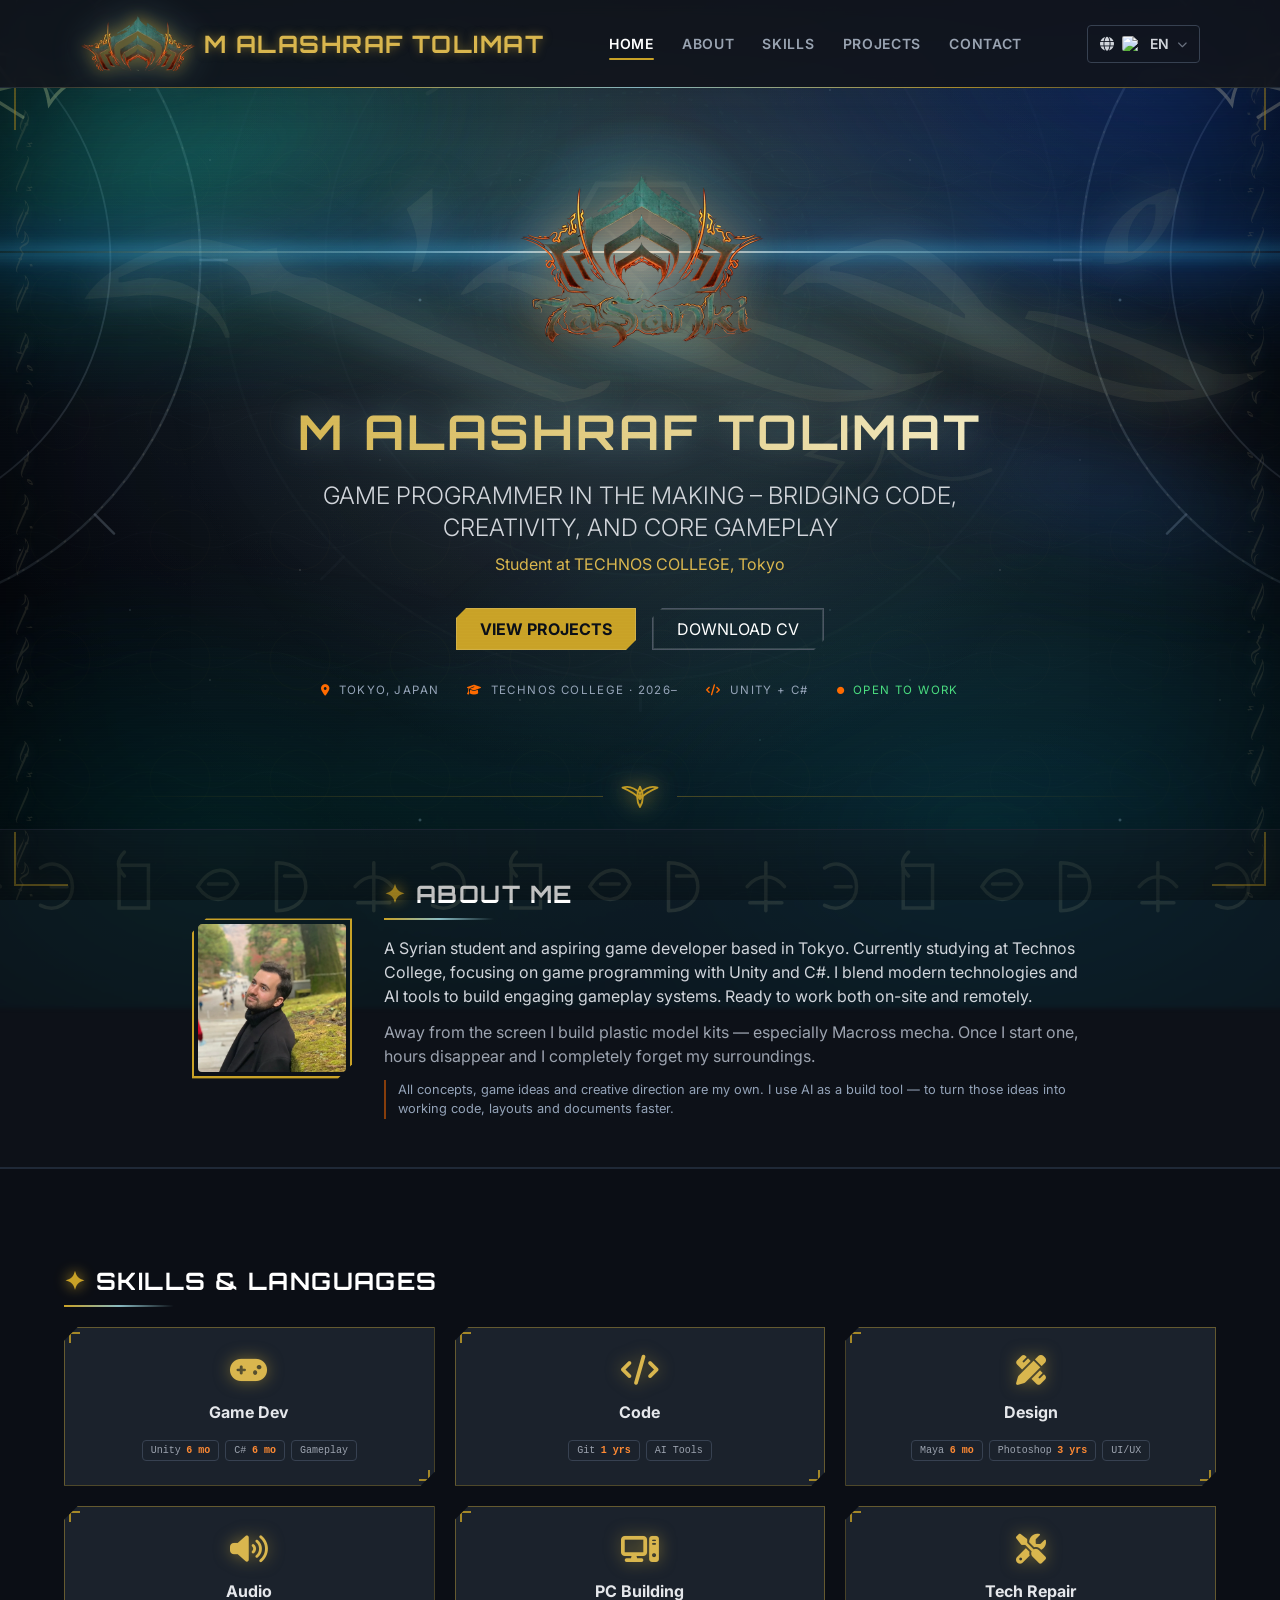
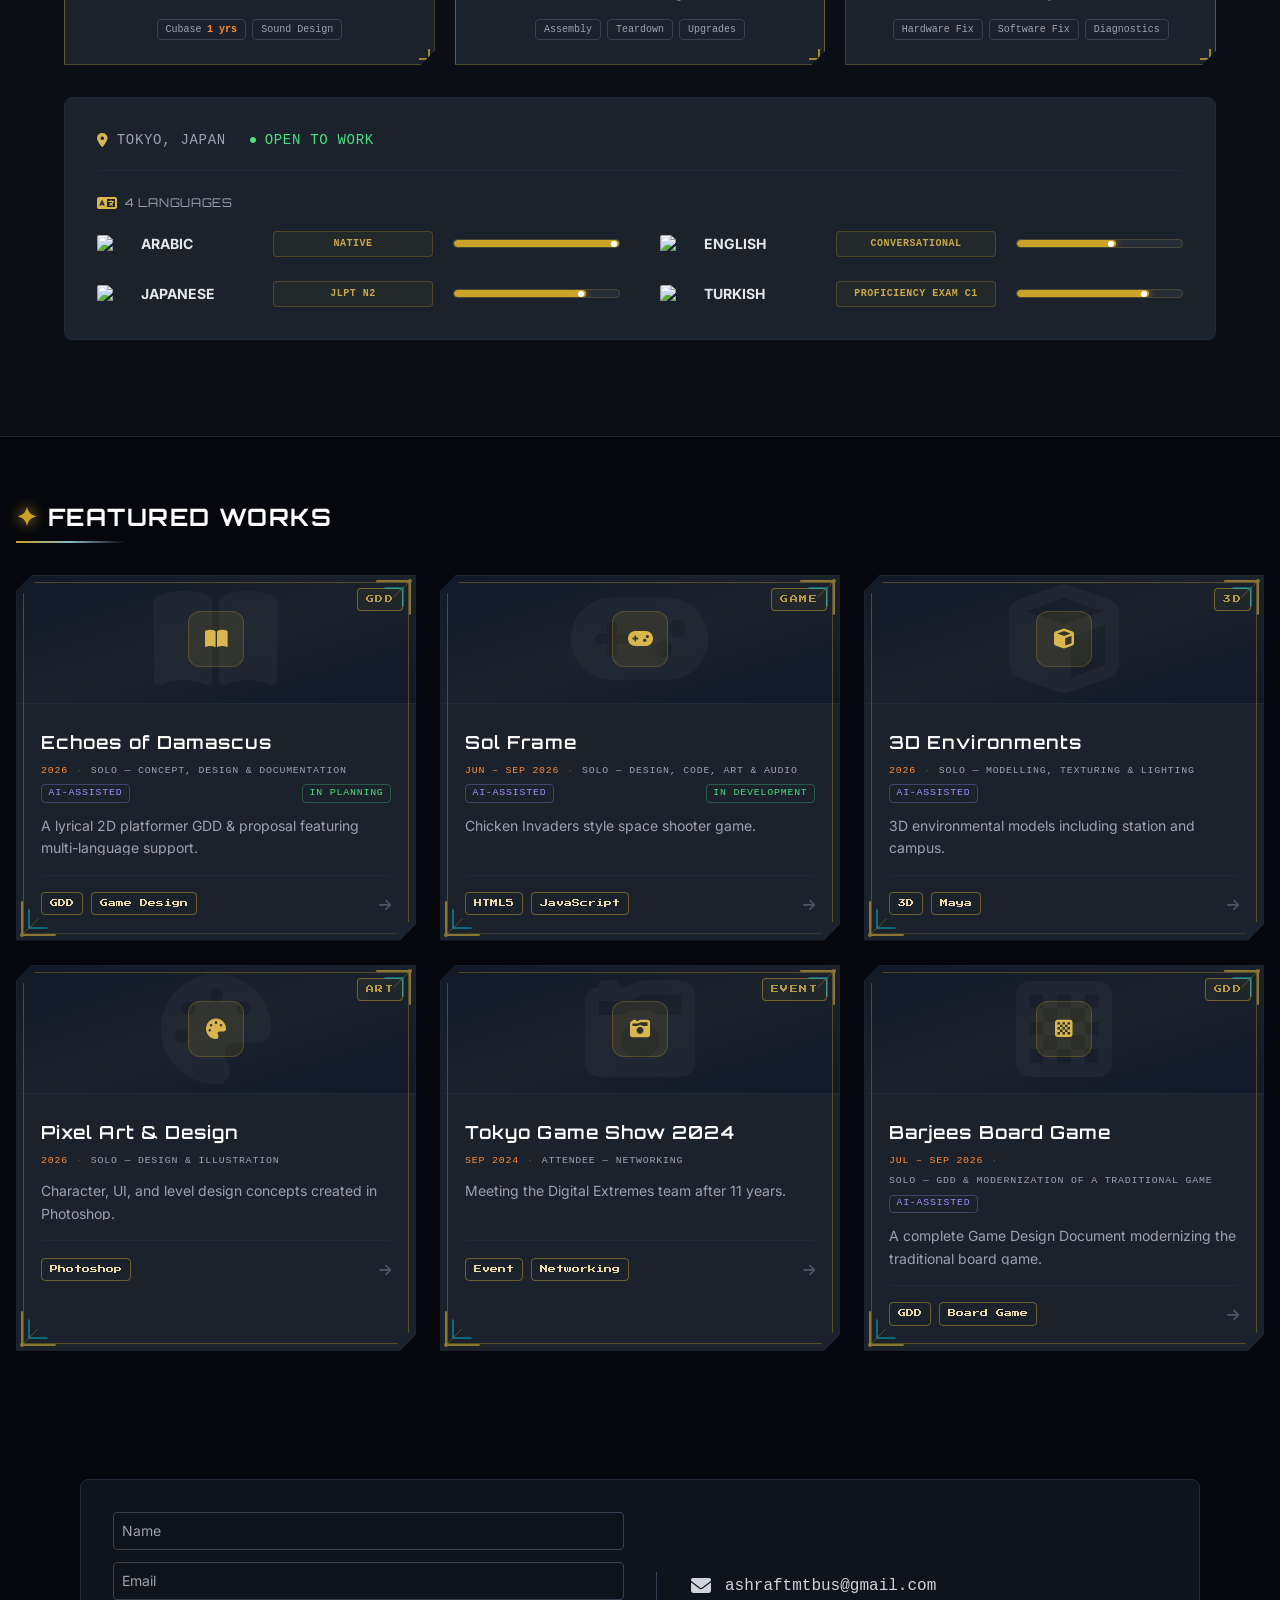
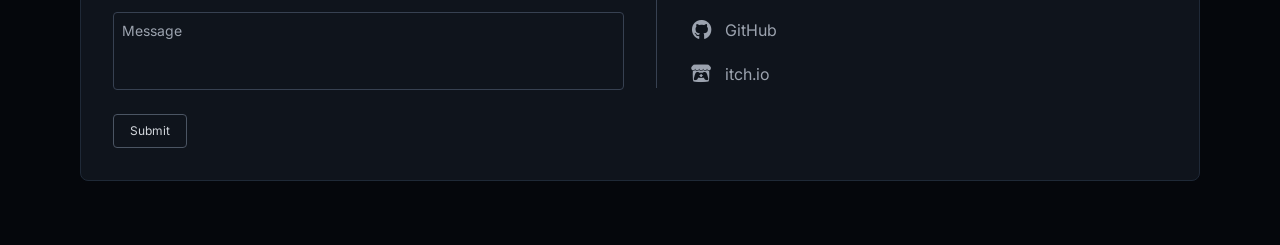
==== commit 9b0592e1: "feat(portfolio): surface project metadata, AI disclosure, skill experience - Add quick-facts strip t" ====
--- a/index.html
+++ b/index.html
@@ -40,7 +40,7 @@
     <!-- Cloudflare Turnstile (privacy-friendly CAPTCHA) -->
     <script src="https://challenges.cloudflare.com/turnstile/v0/api.js" async defer></script>
     <link rel="stylesheet" href="tailwind.css?v=1">
-    <link rel="stylesheet" href="style.css?v=10">
+    <link rel="stylesheet" href="style.css?v=12">
 
     <!-- Structured data: Person -->
     <script type="application/ld+json">
@@ -90,8 +90,8 @@
             <div class="hidden md:flex items-center gap-1 text-sm font-semibold">
                 <a href="#top" data-nav class="nav-link" data-i18n="navHome">HOME</a>
                 <a href="#about" data-nav class="nav-link" data-i18n="navAbout">ABOUT</a>
+                <a href="#skills" data-nav class="nav-link" data-i18n="navSkills">SKILLS</a>
                 <a href="#projects" data-nav class="nav-link" data-i18n="navProjects">PROJECTS</a>
-                <a href="#skills" data-nav class="nav-link" data-i18n="navSkills">SKILLS</a>
                 <a href="#contact" data-nav class="nav-link" data-i18n="navContact">CONTACT</a>
             </div>
             <div class="flex items-center gap-2">
@@ -144,6 +144,13 @@
             <a href="#projects" class="bg-accent hover:bg-accentHover text-white px-6 py-2 rounded font-bold transition flex items-center gap-2" data-i18n="btnProjects">VIEW PROJECTS</a>
             <a id="cv-link" href="Resume_English.pdf" data-viewer="CV" class="border border-gray-600 hover:border-accent text-white px-6 py-2 rounded transition flex items-center gap-2" data-i18n="btnCV">DOWNLOAD CV</a>
         </div>
+
+        <div class="qf-strip" data-tenno-skip>
+            <span class="qf-item"><i class="fa-solid fa-location-dot"></i><span data-i18n="hlLocation">Tokyo, Japan</span></span>
+            <span class="qf-item"><i class="fa-solid fa-graduation-cap"></i><span data-i18n="qfStudy">Technos College · 2026–</span></span>
+            <span class="qf-item"><i class="fa-solid fa-code"></i><span data-i18n="hlStack">Unity + C#</span></span>
+            <span class="qf-item qf-open"><i class="fa-solid fa-circle"></i><span data-i18n="hlOpen">Open to work</span></span>
+        </div>
     </header>
 
     <div class="oro-divider" aria-hidden="true">
@@ -173,153 +180,9 @@
                 <p class="text-gray-400 leading-relaxed text-sm md:text-base mt-3" data-i18n="aboutHobby">
                     Away from the screen I build plastic model kits — especially Macross mecha. Once I start one, hours disappear and I completely forget my surroundings.
                 </p>
-            </div>
-        </div>
-    </section>
-
-    <section id="projects" class="py-16 px-4">
-        <div class="max-w-7xl mx-auto">
-            <h3 class="text-2xl font-bold mb-8 uppercase tracking-wider text-white" data-i18n="projectsTitle">FEATURED WORKS</h3>
-            
-            <div class="grid grid-cols-1 md:grid-cols-2 lg:grid-cols-3 gap-6">
-                
-                <div class="group relative bg-cardBg rounded-xl border border-gray-800 cursor-pointer overflow-hidden transition duration-300 hover:-translate-y-1.5 hover:border-accent/60 hover:shadow-[0_18px_40px_-12px_rgba(255,106,0,0.4)]" onclick="try { localStorage.setItem('echos-lang', document.documentElement.lang); } catch(e) {}; openViewer('echos.html', 'ECHOES OF DAMASCUS');">
-                    <div class="pointer-events-none absolute inset-0 opacity-0 group-hover:opacity-100 transition duration-500" style="background:radial-gradient(120% 90% at 50% 0%, rgba(255,106,0,0.14), transparent 60%);"></div>
-                    <span class="pointer-events-none absolute top-0 left-0 z-20 h-[3px] w-0 bg-gradient-to-r from-accent to-transparent group-hover:w-full transition-all duration-500"></span>
-                    <div class="relative h-32 flex items-center justify-center overflow-hidden border-b border-gray-800 bg-gradient-to-br from-gray-900 via-cardBg to-gray-900">
-                        <i class="fa-solid fa-book-open absolute text-[110px] text-white/[0.035] group-hover:scale-110 group-hover:text-accent/10 transition duration-700"></i>
-                        <div class="relative w-14 h-14 rounded-xl bg-accent/10 border border-accent/25 flex items-center justify-center text-accent group-hover:bg-accent group-hover:text-white group-hover:scale-110 group-hover:shadow-[0_0_30px_rgba(255,106,0,0.5)] transition duration-300">
-                            <i class="fa-solid fa-book-open text-xl"></i>
-                        </div>
-                        <span class="absolute top-3 right-3 text-[10px] font-mono tracking-[0.18em] uppercase text-accent/80 border border-accent/30 bg-accent/5 rounded px-2 py-1">GDD</span>
-                    </div>
-                    <div class="relative p-6">
-                        <h4 class="font-semibold text-lg mb-2 text-white group-hover:text-accent transition" data-i18n="p5Title">Echoes of Damascus</h4>
-                        <p class="text-sm text-gray-400 leading-relaxed mb-5 h-10 overflow-hidden" data-i18n="p5Desc">A lyrical 2D platformer GDD & proposal featuring multi-language support.</p>
-                        <div class="flex justify-between items-center border-t border-gray-800 pt-4">
-                            <div class="flex gap-2 text-[11px] font-mono text-gray-500">
-                                <span class="border border-gray-700 px-2 py-1 rounded">GDD</span>
-                                <span class="border border-gray-700 px-2 py-1 rounded">Game Design</span>
-                            </div>
-                            <span class="text-gray-600 group-hover:text-accent group-hover:translate-x-1 transition"><i class="fa-solid fa-arrow-right text-sm"></i></span>
-                        </div>
-                    </div>
-                </div>
-
-                <div class="group relative bg-cardBg rounded-xl border border-gray-800 cursor-pointer overflow-hidden transition duration-300 hover:-translate-y-1.5 hover:border-accent/60 hover:shadow-[0_18px_40px_-12px_rgba(255,106,0,0.4)]" onclick="openModal('modal1')">
-                    <div class="pointer-events-none absolute inset-0 opacity-0 group-hover:opacity-100 transition duration-500" style="background:radial-gradient(120% 90% at 50% 0%, rgba(255,106,0,0.14), transparent 60%);"></div>
-                    <span class="pointer-events-none absolute top-0 left-0 z-20 h-[3px] w-0 bg-gradient-to-r from-accent to-transparent group-hover:w-full transition-all duration-500"></span>
-                    <div class="relative h-32 flex items-center justify-center overflow-hidden border-b border-gray-800 bg-gradient-to-br from-gray-900 via-cardBg to-gray-900">
-                        <i class="fa-solid fa-gamepad absolute text-[110px] text-white/[0.035] group-hover:scale-110 group-hover:text-accent/10 transition duration-700"></i>
-                        <div class="relative w-14 h-14 rounded-xl bg-accent/10 border border-accent/25 flex items-center justify-center text-accent group-hover:bg-accent group-hover:text-white group-hover:scale-110 group-hover:shadow-[0_0_30px_rgba(255,106,0,0.5)] transition duration-300">
-                            <i class="fa-solid fa-gamepad text-xl"></i>
-                        </div>
-                        <span class="absolute top-3 right-3 text-[10px] font-mono tracking-[0.18em] uppercase text-accent/80 border border-accent/30 bg-accent/5 rounded px-2 py-1">GAME</span>
-                    </div>
-                    <div class="relative p-6">
-                        <h4 class="font-semibold text-lg mb-2 text-white group-hover:text-accent transition" data-i18n="p1Title">Sol Frame</h4>
-                        <p class="text-sm text-gray-400 leading-relaxed mb-5 h-10 overflow-hidden" data-i18n="p1Desc">Chicken Invaders style game developed with modern assistance.</p>
-                        <div class="flex justify-between items-center border-t border-gray-800 pt-4">
-                            <div class="flex gap-2 text-[11px] font-mono text-gray-500">
-                                <span class="border border-gray-700 px-2 py-1 rounded">Unity</span>
-                                <span class="border border-gray-700 px-2 py-1 rounded">C#</span>
-                            </div>
-                            <span class="text-gray-600 group-hover:text-accent group-hover:translate-x-1 transition"><i class="fa-solid fa-arrow-right text-sm"></i></span>
-                        </div>
-                    </div>
-                </div>
-
-                <div class="group relative bg-cardBg rounded-xl border border-gray-800 cursor-pointer overflow-hidden transition duration-300 hover:-translate-y-1.5 hover:border-accent/60 hover:shadow-[0_18px_40px_-12px_rgba(255,106,0,0.4)]" onclick="openModal('modal2')">
-                    <div class="pointer-events-none absolute inset-0 opacity-0 group-hover:opacity-100 transition duration-500" style="background:radial-gradient(120% 90% at 50% 0%, rgba(255,106,0,0.14), transparent 60%);"></div>
-                    <span class="pointer-events-none absolute top-0 left-0 z-20 h-[3px] w-0 bg-gradient-to-r from-accent to-transparent group-hover:w-full transition-all duration-500"></span>
-                    <div class="relative h-32 flex items-center justify-center overflow-hidden border-b border-gray-800 bg-gradient-to-br from-gray-900 via-cardBg to-gray-900">
-                        <i class="fa-solid fa-cube absolute text-[110px] text-white/[0.035] group-hover:scale-110 group-hover:text-accent/10 transition duration-700"></i>
-                        <div class="relative w-14 h-14 rounded-xl bg-accent/10 border border-accent/25 flex items-center justify-center text-accent group-hover:bg-accent group-hover:text-white group-hover:scale-110 group-hover:shadow-[0_0_30px_rgba(255,106,0,0.5)] transition duration-300">
-                            <i class="fa-solid fa-cube text-xl"></i>
-                        </div>
-                        <span class="absolute top-3 right-3 text-[10px] font-mono tracking-[0.18em] uppercase text-accent/80 border border-accent/30 bg-accent/5 rounded px-2 py-1">3D</span>
-                    </div>
-                    <div class="relative p-6">
-                        <h4 class="font-semibold text-lg mb-2 text-white group-hover:text-accent transition" data-i18n="p2Title">3D Environments</h4>
-                        <p class="text-sm text-gray-400 leading-relaxed mb-5 h-10 overflow-hidden" data-i18n="p2Desc">3D environmental models including station and campus.</p>
-                        <div class="flex justify-between items-center border-t border-gray-800 pt-4">
-                            <div class="flex gap-2 text-[11px] font-mono text-gray-500">
-                                <span class="border border-gray-700 px-2 py-1 rounded">3D</span>
-                                <span class="border border-gray-700 px-2 py-1 rounded">Maya</span>
-                            </div>
-                            <span class="text-gray-600 group-hover:text-accent group-hover:translate-x-1 transition"><i class="fa-solid fa-arrow-right text-sm"></i></span>
-                        </div>
-                    </div>
-                </div>
-
-                <div class="group relative bg-cardBg rounded-xl border border-gray-800 cursor-pointer overflow-hidden transition duration-300 hover:-translate-y-1.5 hover:border-accent/60 hover:shadow-[0_18px_40px_-12px_rgba(255,106,0,0.4)]" onclick="openModal('modal3')">
-                    <div class="pointer-events-none absolute inset-0 opacity-0 group-hover:opacity-100 transition duration-500" style="background:radial-gradient(120% 90% at 50% 0%, rgba(255,106,0,0.14), transparent 60%);"></div>
-                    <span class="pointer-events-none absolute top-0 left-0 z-20 h-[3px] w-0 bg-gradient-to-r from-accent to-transparent group-hover:w-full transition-all duration-500"></span>
-                    <div class="relative h-32 flex items-center justify-center overflow-hidden border-b border-gray-800 bg-gradient-to-br from-gray-900 via-cardBg to-gray-900">
-                        <i class="fa-solid fa-palette absolute text-[110px] text-white/[0.035] group-hover:scale-110 group-hover:text-accent/10 transition duration-700"></i>
-                        <div class="relative w-14 h-14 rounded-xl bg-accent/10 border border-accent/25 flex items-center justify-center text-accent group-hover:bg-accent group-hover:text-white group-hover:scale-110 group-hover:shadow-[0_0_30px_rgba(255,106,0,0.5)] transition duration-300">
-                            <i class="fa-solid fa-palette text-xl"></i>
-                        </div>
-                        <span class="absolute top-3 right-3 text-[10px] font-mono tracking-[0.18em] uppercase text-accent/80 border border-accent/30 bg-accent/5 rounded px-2 py-1">ART</span>
-                    </div>
-                    <div class="relative p-6">
-                        <h4 class="font-semibold text-lg mb-2 text-white group-hover:text-accent transition" data-i18n="p3Title">Pixel Art & Design</h4>
-                        <p class="text-sm text-gray-400 leading-relaxed mb-5 h-10 overflow-hidden" data-i18n="p3Desc">Character, UI, and level design concepts created in Photoshop.</p>
-                        <div class="flex justify-between items-center border-t border-gray-800 pt-4">
-                            <div class="flex gap-2 text-[11px] font-mono text-gray-500">
-                                <span class="border border-gray-700 px-2 py-1 rounded">Photoshop</span>
-                            </div>
-                            <span class="text-gray-600 group-hover:text-accent group-hover:translate-x-1 transition"><i class="fa-solid fa-arrow-right text-sm"></i></span>
-                        </div>
-                    </div>
-                </div>
-                
-                <div class="group relative bg-cardBg rounded-xl border border-gray-800 cursor-pointer overflow-hidden transition duration-300 hover:-translate-y-1.5 hover:border-accent/60 hover:shadow-[0_18px_40px_-12px_rgba(255,106,0,0.4)]" onclick="openModal('modal4')">
-                    <div class="pointer-events-none absolute inset-0 opacity-0 group-hover:opacity-100 transition duration-500" style="background:radial-gradient(120% 90% at 50% 0%, rgba(255,106,0,0.14), transparent 60%);"></div>
-                    <span class="pointer-events-none absolute top-0 left-0 z-20 h-[3px] w-0 bg-gradient-to-r from-accent to-transparent group-hover:w-full transition-all duration-500"></span>
-                    <div class="relative h-32 flex items-center justify-center overflow-hidden border-b border-gray-800 bg-gradient-to-br from-gray-900 via-cardBg to-gray-900">
-                        <i class="fa-solid fa-camera-retro absolute text-[110px] text-white/[0.035] group-hover:scale-110 group-hover:text-accent/10 transition duration-700"></i>
-                        <div class="relative w-14 h-14 rounded-xl bg-accent/10 border border-accent/25 flex items-center justify-center text-accent group-hover:bg-accent group-hover:text-white group-hover:scale-110 group-hover:shadow-[0_0_30px_rgba(255,106,0,0.5)] transition duration-300">
-                            <i class="fa-solid fa-camera-retro text-xl"></i>
-                        </div>
-                        <span class="absolute top-3 right-3 text-[10px] font-mono tracking-[0.18em] uppercase text-accent/80 border border-accent/30 bg-accent/5 rounded px-2 py-1">EVENT</span>
-                    </div>
-                    <div class="relative p-6">
-                        <h4 class="font-semibold text-lg mb-2 text-white group-hover:text-accent transition" data-i18n="p4Title">Tokyo Game Show 2024</h4>
-                        <p class="text-sm text-gray-400 leading-relaxed mb-5 h-10 overflow-hidden" data-i18n="p4Desc">Meeting the Digital Extremes team after 11 years.</p>
-                        <div class="flex justify-between items-center border-t border-gray-800 pt-4">
-                            <div class="flex gap-2 text-[11px] font-mono text-gray-500">
-                                <span class="border border-gray-700 px-2 py-1 rounded">Event</span>
-                                <span class="border border-gray-700 px-2 py-1 rounded">Networking</span>
-                            </div>
-                            <span class="text-gray-600 group-hover:text-accent group-hover:translate-x-1 transition"><i class="fa-solid fa-arrow-right text-sm"></i></span>
-                        </div>
-                    </div>
-                </div>
-
-                <div class="group relative bg-cardBg rounded-xl border border-gray-800 cursor-pointer overflow-hidden transition duration-300 hover:-translate-y-1.5 hover:border-accent/60 hover:shadow-[0_18px_40px_-12px_rgba(255,106,0,0.4)]" onclick="openViewer('Barjees_GDD.html', 'BARJEES');">
-                    <div class="pointer-events-none absolute inset-0 opacity-0 group-hover:opacity-100 transition duration-500" style="background:radial-gradient(120% 90% at 50% 0%, rgba(255,106,0,0.14), transparent 60%);"></div>
-                    <span class="pointer-events-none absolute top-0 left-0 z-20 h-[3px] w-0 bg-gradient-to-r from-accent to-transparent group-hover:w-full transition-all duration-500"></span>
-                    <div class="relative h-32 flex items-center justify-center overflow-hidden border-b border-gray-800 bg-gradient-to-br from-gray-900 via-cardBg to-gray-900">
-                        <i class="fa-solid fa-chess-board absolute text-[110px] text-white/[0.035] group-hover:scale-110 group-hover:text-accent/10 transition duration-700"></i>
-                        <div class="relative w-14 h-14 rounded-xl bg-accent/10 border border-accent/25 flex items-center justify-center text-accent group-hover:bg-accent group-hover:text-white group-hover:scale-110 group-hover:shadow-[0_0_30px_rgba(255,106,0,0.5)] transition duration-300">
-                            <i class="fa-solid fa-chess-board text-xl"></i>
-                        </div>
-                        <span class="absolute top-3 right-3 text-[10px] font-mono tracking-[0.18em] uppercase text-accent/80 border border-accent/30 bg-accent/5 rounded px-2 py-1">GDD</span>
-                    </div>
-                    <div class="relative p-6">
-                        <h4 class="font-semibold text-lg mb-2 text-white group-hover:text-accent transition" data-i18n="p6Title">Barjees (البرجيس)</h4>
-                        <p class="text-sm text-gray-400 leading-relaxed mb-5 h-10 overflow-hidden" data-i18n="p6Desc">A complete Game Design Document for the traditional board game Barjees.</p>
-                        <div class="flex justify-between items-center border-t border-gray-800 pt-4">
-                            <div class="flex gap-2 text-[11px] font-mono text-gray-500">
-                                <span class="border border-gray-700 px-2 py-1 rounded">GDD</span>
-                                <span class="border border-gray-700 px-2 py-1 rounded">Board Game</span>
-                            </div>
-                            <span class="text-gray-600 group-hover:text-accent group-hover:translate-x-1 transition"><i class="fa-solid fa-arrow-right text-sm"></i></span>
-                        </div>
-                    </div>
-                </div>
-
+                <p class="ai-note mt-3" data-i18n="aiNote">
+                    All concepts, game ideas and creative direction are my own. I use AI as a build tool — to turn those ideas into working code, layouts and documents faster.
+                </p>
             </div>
         </div>
     </section>
@@ -334,52 +197,52 @@
                         <i class="fa-solid fa-gamepad text-3xl text-accent mb-3"></i>
                         <span class="text-base text-gray-200 font-bold" data-i18n="skills_GameDev">Game Dev</span>
                         <div class="flex flex-wrap justify-center gap-1.5 mt-4">
-                            <span class="text-[10px] font-mono text-gray-400 border border-gray-700 rounded px-2 py-0.5">Unity</span>
-                            <span class="text-[10px] font-mono text-gray-400 border border-gray-700 rounded px-2 py-0.5">C#</span>
-                            <span class="text-[10px] font-mono text-gray-400 border border-gray-700 rounded px-2 py-0.5" data-i18n="chip_Gameplay">Gameplay</span>
+                            <span class="text-[10px] font-mono text-gray-400 border border-gray-700 rounded px-2 py-0.5">Unity<span class="exp-tag" data-exp="6mo"></span></span>
+                            <span class="text-[10px] font-mono text-gray-400 border border-gray-700 rounded px-2 py-0.5">C#<span class="exp-tag" data-exp="6mo"></span></span>
+                            <span class="text-[10px] font-mono text-gray-400 border border-gray-700 rounded px-2 py-0.5" data-i18n="chip_Gameplay">Gameplay<span class="exp-tag" data-exp="6mo"></span></span>
                         </div>
                     </div>
                     <div class="flex flex-col items-center justify-center bg-cardBg p-6 rounded-lg skill-box text-center min-h-[150px]">
                         <i class="fa-solid fa-code text-3xl text-accent mb-3"></i>
                         <span class="text-base text-gray-200 font-bold" data-i18n="skills_Code">Code</span>
                         <div class="flex flex-wrap justify-center gap-1.5 mt-4">
-                            <span class="text-[10px] font-mono text-gray-400 border border-gray-700 rounded px-2 py-0.5">Git</span>
-                            <span class="text-[10px] font-mono text-gray-400 border border-gray-700 rounded px-2 py-0.5" data-i18n="chip_AITools">AI Tools</span>
+                            <span class="text-[10px] font-mono text-gray-400 border border-gray-700 rounded px-2 py-0.5">Git<span class="exp-tag" data-exp="1y"></span></span>
+                            <span class="text-[10px] font-mono text-gray-400 border border-gray-700 rounded px-2 py-0.5" data-i18n="chip_AITools">AI Tools<span class="exp-tag" data-exp="2y"></span></span>
                         </div>
                     </div>
                     <div class="flex flex-col items-center justify-center bg-cardBg p-6 rounded-lg skill-box text-center min-h-[150px]">
                         <i class="fa-solid fa-pen-ruler text-3xl text-accent mb-3"></i>
                         <span class="text-base text-gray-200 font-bold" data-i18n="skills_Design">Design</span>
                         <div class="flex flex-wrap justify-center gap-1.5 mt-4">
-                            <span class="text-[10px] font-mono text-gray-400 border border-gray-700 rounded px-2 py-0.5">Maya</span>
-                            <span class="text-[10px] font-mono text-gray-400 border border-gray-700 rounded px-2 py-0.5">Photoshop</span>
-                            <span class="text-[10px] font-mono text-gray-400 border border-gray-700 rounded px-2 py-0.5" data-i18n="chip_UIUX">UI/UX</span>
+                            <span class="text-[10px] font-mono text-gray-400 border border-gray-700 rounded px-2 py-0.5">Maya<span class="exp-tag" data-exp="6mo"></span></span>
+                            <span class="text-[10px] font-mono text-gray-400 border border-gray-700 rounded px-2 py-0.5">Photoshop<span class="exp-tag" data-exp="3y"></span></span>
+                            <span class="text-[10px] font-mono text-gray-400 border border-gray-700 rounded px-2 py-0.5" data-i18n="chip_UIUX">UI/UX<span class="exp-tag" data-exp="1y"></span></span>
                         </div>
                     </div>
                     <div class="flex flex-col items-center justify-center bg-cardBg p-6 rounded-lg skill-box text-center min-h-[150px]">
                         <i class="fa-solid fa-volume-high text-3xl text-accent mb-3"></i>
                         <span class="text-base text-gray-200 font-bold" data-i18n="skills_Audio">Audio</span>
                         <div class="flex flex-wrap justify-center gap-1.5 mt-4">
-                            <span class="text-[10px] font-mono text-gray-400 border border-gray-700 rounded px-2 py-0.5">Cubase</span>
-                            <span class="text-[10px] font-mono text-gray-400 border border-gray-700 rounded px-2 py-0.5" data-i18n="chip_SoundDesign">Sound Design</span>
+                            <span class="text-[10px] font-mono text-gray-400 border border-gray-700 rounded px-2 py-0.5">Cubase<span class="exp-tag" data-exp="1y"></span></span>
+                            <span class="text-[10px] font-mono text-gray-400 border border-gray-700 rounded px-2 py-0.5" data-i18n="chip_SoundDesign">Sound Design<span class="exp-tag" data-exp="1y"></span></span>
                         </div>
                     </div>
                     <div class="flex flex-col items-center justify-center bg-cardBg p-6 rounded-lg skill-box text-center min-h-[150px]">
                         <i class="fa-solid fa-computer text-3xl text-accent mb-3"></i>
                         <span class="text-base text-gray-200 font-bold" data-i18n="skills_PCBuild">PC Building</span>
                         <div class="flex flex-wrap justify-center gap-1.5 mt-4">
-                            <span class="text-[10px] font-mono text-gray-400 border border-gray-700 rounded px-2 py-0.5" data-i18n="chip_Assembly">Assembly</span>
-                            <span class="text-[10px] font-mono text-gray-400 border border-gray-700 rounded px-2 py-0.5" data-i18n="chip_Teardown">Teardown</span>
-                            <span class="text-[10px] font-mono text-gray-400 border border-gray-700 rounded px-2 py-0.5" data-i18n="chip_Upgrades">Upgrades</span>
+                            <span class="text-[10px] font-mono text-gray-400 border border-gray-700 rounded px-2 py-0.5" data-i18n="chip_Assembly">Assembly<span class="exp-tag" data-exp="5y"></span></span>
+                            <span class="text-[10px] font-mono text-gray-400 border border-gray-700 rounded px-2 py-0.5" data-i18n="chip_Teardown">Teardown<span class="exp-tag" data-exp="5y"></span></span>
+                            <span class="text-[10px] font-mono text-gray-400 border border-gray-700 rounded px-2 py-0.5" data-i18n="chip_Upgrades">Upgrades<span class="exp-tag" data-exp="5y"></span></span>
                         </div>
                     </div>
                     <div class="flex flex-col items-center justify-center bg-cardBg p-6 rounded-lg skill-box text-center min-h-[150px]">
                         <i class="fa-solid fa-screwdriver-wrench text-3xl text-accent mb-3"></i>
                         <span class="text-base text-gray-200 font-bold" data-i18n="skills_TechRepair">Tech Repair</span>
                         <div class="flex flex-wrap justify-center gap-1.5 mt-4">
-                            <span class="text-[10px] font-mono text-gray-400 border border-gray-700 rounded px-2 py-0.5" data-i18n="chip_HardwareFix">Hardware Fix</span>
-                            <span class="text-[10px] font-mono text-gray-400 border border-gray-700 rounded px-2 py-0.5" data-i18n="chip_SoftwareFix">Software Fix</span>
-                            <span class="text-[10px] font-mono text-gray-400 border border-gray-700 rounded px-2 py-0.5" data-i18n="chip_Diagnostics">Diagnostics</span>
+                            <span class="text-[10px] font-mono text-gray-400 border border-gray-700 rounded px-2 py-0.5" data-i18n="chip_HardwareFix">Hardware Fix<span class="exp-tag" data-exp="5y"></span></span>
+                            <span class="text-[10px] font-mono text-gray-400 border border-gray-700 rounded px-2 py-0.5" data-i18n="chip_SoftwareFix">Software Fix<span class="exp-tag" data-exp="4y"></span></span>
+                            <span class="text-[10px] font-mono text-gray-400 border border-gray-700 rounded px-2 py-0.5" data-i18n="chip_Diagnostics">Diagnostics<span class="exp-tag" data-exp="4y"></span></span>
                         </div>
                     </div>
                 </div>
@@ -424,6 +287,159 @@
         </div>
     </section>
 
+    <section id="projects" class="py-16 px-4">
+        <div class="max-w-7xl mx-auto">
+            <h3 class="text-2xl font-bold mb-8 uppercase tracking-wider text-white" data-i18n="projectsTitle">FEATURED WORKS</h3>
+            
+            <div class="grid grid-cols-1 md:grid-cols-2 lg:grid-cols-3 gap-6">
+                
+                <div class="group relative bg-cardBg rounded-xl border border-gray-800 cursor-pointer overflow-hidden transition duration-300 hover:-translate-y-1.5 hover:border-accent/60 hover:shadow-[0_18px_40px_-12px_rgba(255,106,0,0.4)]" onclick="try { localStorage.setItem('echos-lang', document.documentElement.lang); } catch(e) {}; openViewer('echos.html', 'ECHOES OF DAMASCUS');">
+                    <div class="pointer-events-none absolute inset-0 opacity-0 group-hover:opacity-100 transition duration-500" style="background:radial-gradient(120% 90% at 50% 0%, rgba(255,106,0,0.14), transparent 60%);"></div>
+                    <span class="pointer-events-none absolute top-0 left-0 z-20 h-[3px] w-0 bg-gradient-to-r from-accent to-transparent group-hover:w-full transition-all duration-500"></span>
+                    <div class="relative h-32 flex items-center justify-center overflow-hidden border-b border-gray-800 bg-gradient-to-br from-gray-900 via-cardBg to-gray-900">
+                        <i class="fa-solid fa-book-open absolute text-[110px] text-white/[0.035] group-hover:scale-110 group-hover:text-accent/10 transition duration-700"></i>
+                        <div class="relative w-14 h-14 rounded-xl bg-accent/10 border border-accent/25 flex items-center justify-center text-accent group-hover:bg-accent group-hover:text-white group-hover:scale-110 group-hover:shadow-[0_0_30px_rgba(255,106,0,0.5)] transition duration-300">
+                            <i class="fa-solid fa-book-open text-xl"></i>
+                        </div>
+                        <span class="absolute top-3 right-3 text-[10px] font-mono tracking-[0.18em] uppercase text-accent/80 border border-accent/30 bg-accent/5 rounded px-2 py-1">GDD</span>
+                    </div>
+                    <div class="relative p-6">
+                        <h4 class="font-semibold text-lg mb-2 text-white group-hover:text-accent transition" data-i18n="p5Title">Echoes of Damascus</h4>
+                        <div class="proj-facts" data-facts="echos"></div>
+                        <p class="text-sm text-gray-400 leading-relaxed mb-5 h-10 overflow-hidden" data-i18n="p5Desc">A lyrical 2D platformer GDD & proposal featuring multi-language support.</p>
+                        <div class="flex justify-between items-center border-t border-gray-800 pt-4">
+                            <div class="flex gap-2 text-[11px] font-mono text-gray-500">
+                                <span class="border border-gray-700 px-2 py-1 rounded">GDD</span>
+                                <span class="border border-gray-700 px-2 py-1 rounded">Game Design</span>
+                            </div>
+                            <span class="text-gray-600 group-hover:text-accent group-hover:translate-x-1 transition"><i class="fa-solid fa-arrow-right text-sm"></i></span>
+                        </div>
+                    </div>
+                </div>
+
+                <div class="group relative bg-cardBg rounded-xl border border-gray-800 cursor-pointer overflow-hidden transition duration-300 hover:-translate-y-1.5 hover:border-accent/60 hover:shadow-[0_18px_40px_-12px_rgba(255,106,0,0.4)]" onclick="openModal('modal1')">
+                    <div class="pointer-events-none absolute inset-0 opacity-0 group-hover:opacity-100 transition duration-500" style="background:radial-gradient(120% 90% at 50% 0%, rgba(255,106,0,0.14), transparent 60%);"></div>
+                    <span class="pointer-events-none absolute top-0 left-0 z-20 h-[3px] w-0 bg-gradient-to-r from-accent to-transparent group-hover:w-full transition-all duration-500"></span>
+                    <div class="relative h-32 flex items-center justify-center overflow-hidden border-b border-gray-800 bg-gradient-to-br from-gray-900 via-cardBg to-gray-900">
+                        <i class="fa-solid fa-gamepad absolute text-[110px] text-white/[0.035] group-hover:scale-110 group-hover:text-accent/10 transition duration-700"></i>
+                        <div class="relative w-14 h-14 rounded-xl bg-accent/10 border border-accent/25 flex items-center justify-center text-accent group-hover:bg-accent group-hover:text-white group-hover:scale-110 group-hover:shadow-[0_0_30px_rgba(255,106,0,0.5)] transition duration-300">
+                            <i class="fa-solid fa-gamepad text-xl"></i>
+                        </div>
+                        <span class="absolute top-3 right-3 text-[10px] font-mono tracking-[0.18em] uppercase text-accent/80 border border-accent/30 bg-accent/5 rounded px-2 py-1">GAME</span>
+                    </div>
+                    <div class="relative p-6">
+                        <h4 class="font-semibold text-lg mb-2 text-white group-hover:text-accent transition" data-i18n="p1Title">Sol Frame</h4>
+                        <div class="proj-facts" data-facts="solframe"></div>
+                        <p class="text-sm text-gray-400 leading-relaxed mb-5 h-10 overflow-hidden" data-i18n="p1Desc">Chicken Invaders style game developed with modern assistance.</p>
+                        <div class="flex justify-between items-center border-t border-gray-800 pt-4">
+                            <div class="flex gap-2 text-[11px] font-mono text-gray-500">
+                                <span class="border border-gray-700 px-2 py-1 rounded">HTML5</span>
+                                <span class="border border-gray-700 px-2 py-1 rounded">JavaScript</span>
+                            </div>
+                            <span class="text-gray-600 group-hover:text-accent group-hover:translate-x-1 transition"><i class="fa-solid fa-arrow-right text-sm"></i></span>
+                        </div>
+                    </div>
+                </div>
+
+                <div class="group relative bg-cardBg rounded-xl border border-gray-800 cursor-pointer overflow-hidden transition duration-300 hover:-translate-y-1.5 hover:border-accent/60 hover:shadow-[0_18px_40px_-12px_rgba(255,106,0,0.4)]" onclick="openModal('modal2')">
+                    <div class="pointer-events-none absolute inset-0 opacity-0 group-hover:opacity-100 transition duration-500" style="background:radial-gradient(120% 90% at 50% 0%, rgba(255,106,0,0.14), transparent 60%);"></div>
+                    <span class="pointer-events-none absolute top-0 left-0 z-20 h-[3px] w-0 bg-gradient-to-r from-accent to-transparent group-hover:w-full transition-all duration-500"></span>
+                    <div class="relative h-32 flex items-center justify-center overflow-hidden border-b border-gray-800 bg-gradient-to-br from-gray-900 via-cardBg to-gray-900">
+                        <i class="fa-solid fa-cube absolute text-[110px] text-white/[0.035] group-hover:scale-110 group-hover:text-accent/10 transition duration-700"></i>
+                        <div class="relative w-14 h-14 rounded-xl bg-accent/10 border border-accent/25 flex items-center justify-center text-accent group-hover:bg-accent group-hover:text-white group-hover:scale-110 group-hover:shadow-[0_0_30px_rgba(255,106,0,0.5)] transition duration-300">
+                            <i class="fa-solid fa-cube text-xl"></i>
+                        </div>
+                        <span class="absolute top-3 right-3 text-[10px] font-mono tracking-[0.18em] uppercase text-accent/80 border border-accent/30 bg-accent/5 rounded px-2 py-1">3D</span>
+                    </div>
+                    <div class="relative p-6">
+                        <h4 class="font-semibold text-lg mb-2 text-white group-hover:text-accent transition" data-i18n="p2Title">3D Environments</h4>
+                        <div class="proj-facts" data-facts="env3d"></div>
+                        <p class="text-sm text-gray-400 leading-relaxed mb-5 h-10 overflow-hidden" data-i18n="p2Desc">3D environmental models including station and campus.</p>
+                        <div class="flex justify-between items-center border-t border-gray-800 pt-4">
+                            <div class="flex gap-2 text-[11px] font-mono text-gray-500">
+                                <span class="border border-gray-700 px-2 py-1 rounded">3D</span>
+                                <span class="border border-gray-700 px-2 py-1 rounded">Maya</span>
+                            </div>
+                            <span class="text-gray-600 group-hover:text-accent group-hover:translate-x-1 transition"><i class="fa-solid fa-arrow-right text-sm"></i></span>
+                        </div>
+                    </div>
+                </div>
+
+                <div class="group relative bg-cardBg rounded-xl border border-gray-800 cursor-pointer overflow-hidden transition duration-300 hover:-translate-y-1.5 hover:border-accent/60 hover:shadow-[0_18px_40px_-12px_rgba(255,106,0,0.4)]" onclick="openModal('modal3')">
+                    <div class="pointer-events-none absolute inset-0 opacity-0 group-hover:opacity-100 transition duration-500" style="background:radial-gradient(120% 90% at 50% 0%, rgba(255,106,0,0.14), transparent 60%);"></div>
+                    <span class="pointer-events-none absolute top-0 left-0 z-20 h-[3px] w-0 bg-gradient-to-r from-accent to-transparent group-hover:w-full transition-all duration-500"></span>
+                    <div class="relative h-32 flex items-center justify-center overflow-hidden border-b border-gray-800 bg-gradient-to-br from-gray-900 via-cardBg to-gray-900">
+                        <i class="fa-solid fa-palette absolute text-[110px] text-white/[0.035] group-hover:scale-110 group-hover:text-accent/10 transition duration-700"></i>
+                        <div class="relative w-14 h-14 rounded-xl bg-accent/10 border border-accent/25 flex items-center justify-center text-accent group-hover:bg-accent group-hover:text-white group-hover:scale-110 group-hover:shadow-[0_0_30px_rgba(255,106,0,0.5)] transition duration-300">
+                            <i class="fa-solid fa-palette text-xl"></i>
+                        </div>
+                        <span class="absolute top-3 right-3 text-[10px] font-mono tracking-[0.18em] uppercase text-accent/80 border border-accent/30 bg-accent/5 rounded px-2 py-1">ART</span>
+                    </div>
+                    <div class="relative p-6">
+                        <h4 class="font-semibold text-lg mb-2 text-white group-hover:text-accent transition" data-i18n="p3Title">Pixel Art & Design</h4>
+                        <div class="proj-facts" data-facts="pixelart"></div>
+                        <p class="text-sm text-gray-400 leading-relaxed mb-5 h-10 overflow-hidden" data-i18n="p3Desc">Character, UI, and level design concepts created in Photoshop.</p>
+                        <div class="flex justify-between items-center border-t border-gray-800 pt-4">
+                            <div class="flex gap-2 text-[11px] font-mono text-gray-500">
+                                <span class="border border-gray-700 px-2 py-1 rounded">Photoshop</span>
+                            </div>
+                            <span class="text-gray-600 group-hover:text-accent group-hover:translate-x-1 transition"><i class="fa-solid fa-arrow-right text-sm"></i></span>
+                        </div>
+                    </div>
+                </div>
+                
+                <div class="group relative bg-cardBg rounded-xl border border-gray-800 cursor-pointer overflow-hidden transition duration-300 hover:-translate-y-1.5 hover:border-accent/60 hover:shadow-[0_18px_40px_-12px_rgba(255,106,0,0.4)]" onclick="openModal('modal4')">
+                    <div class="pointer-events-none absolute inset-0 opacity-0 group-hover:opacity-100 transition duration-500" style="background:radial-gradient(120% 90% at 50% 0%, rgba(255,106,0,0.14), transparent 60%);"></div>
+                    <span class="pointer-events-none absolute top-0 left-0 z-20 h-[3px] w-0 bg-gradient-to-r from-accent to-transparent group-hover:w-full transition-all duration-500"></span>
+                    <div class="relative h-32 flex items-center justify-center overflow-hidden border-b border-gray-800 bg-gradient-to-br from-gray-900 via-cardBg to-gray-900">
+                        <i class="fa-solid fa-camera-retro absolute text-[110px] text-white/[0.035] group-hover:scale-110 group-hover:text-accent/10 transition duration-700"></i>
+                        <div class="relative w-14 h-14 rounded-xl bg-accent/10 border border-accent/25 flex items-center justify-center text-accent group-hover:bg-accent group-hover:text-white group-hover:scale-110 group-hover:shadow-[0_0_30px_rgba(255,106,0,0.5)] transition duration-300">
+                            <i class="fa-solid fa-camera-retro text-xl"></i>
+                        </div>
+                        <span class="absolute top-3 right-3 text-[10px] font-mono tracking-[0.18em] uppercase text-accent/80 border border-accent/30 bg-accent/5 rounded px-2 py-1">EVENT</span>
+                    </div>
+                    <div class="relative p-6">
+                        <h4 class="font-semibold text-lg mb-2 text-white group-hover:text-accent transition" data-i18n="p4Title">Tokyo Game Show 2024</h4>
+                        <div class="proj-facts" data-facts="tgs"></div>
+                        <p class="text-sm text-gray-400 leading-relaxed mb-5 h-10 overflow-hidden" data-i18n="p4Desc">Meeting the Digital Extremes team after 11 years.</p>
+                        <div class="flex justify-between items-center border-t border-gray-800 pt-4">
+                            <div class="flex gap-2 text-[11px] font-mono text-gray-500">
+                                <span class="border border-gray-700 px-2 py-1 rounded">Event</span>
+                                <span class="border border-gray-700 px-2 py-1 rounded">Networking</span>
+                            </div>
+                            <span class="text-gray-600 group-hover:text-accent group-hover:translate-x-1 transition"><i class="fa-solid fa-arrow-right text-sm"></i></span>
+                        </div>
+                    </div>
+                </div>
+
+                <div class="group relative bg-cardBg rounded-xl border border-gray-800 cursor-pointer overflow-hidden transition duration-300 hover:-translate-y-1.5 hover:border-accent/60 hover:shadow-[0_18px_40px_-12px_rgba(255,106,0,0.4)]" onclick="openViewer('Barjees_GDD.html', 'BARJEES');">
+                    <div class="pointer-events-none absolute inset-0 opacity-0 group-hover:opacity-100 transition duration-500" style="background:radial-gradient(120% 90% at 50% 0%, rgba(255,106,0,0.14), transparent 60%);"></div>
+                    <span class="pointer-events-none absolute top-0 left-0 z-20 h-[3px] w-0 bg-gradient-to-r from-accent to-transparent group-hover:w-full transition-all duration-500"></span>
+                    <div class="relative h-32 flex items-center justify-center overflow-hidden border-b border-gray-800 bg-gradient-to-br from-gray-900 via-cardBg to-gray-900">
+                        <i class="fa-solid fa-chess-board absolute text-[110px] text-white/[0.035] group-hover:scale-110 group-hover:text-accent/10 transition duration-700"></i>
+                        <div class="relative w-14 h-14 rounded-xl bg-accent/10 border border-accent/25 flex items-center justify-center text-accent group-hover:bg-accent group-hover:text-white group-hover:scale-110 group-hover:shadow-[0_0_30px_rgba(255,106,0,0.5)] transition duration-300">
+                            <i class="fa-solid fa-chess-board text-xl"></i>
+                        </div>
+                        <span class="absolute top-3 right-3 text-[10px] font-mono tracking-[0.18em] uppercase text-accent/80 border border-accent/30 bg-accent/5 rounded px-2 py-1">GDD</span>
+                    </div>
+                    <div class="relative p-6">
+                        <h4 class="font-semibold text-lg mb-2 text-white group-hover:text-accent transition" data-i18n="p6Title">Barjees (البرجيس)</h4>
+                        <div class="proj-facts" data-facts="barjees"></div>
+                        <p class="text-sm text-gray-400 leading-relaxed mb-5 h-10 overflow-hidden" data-i18n="p6Desc">A complete Game Design Document for the traditional board game Barjees.</p>
+                        <div class="flex justify-between items-center border-t border-gray-800 pt-4">
+                            <div class="flex gap-2 text-[11px] font-mono text-gray-500">
+                                <span class="border border-gray-700 px-2 py-1 rounded">GDD</span>
+                                <span class="border border-gray-700 px-2 py-1 rounded">Board Game</span>
+                            </div>
+                            <span class="text-gray-600 group-hover:text-accent group-hover:translate-x-1 transition"><i class="fa-solid fa-arrow-right text-sm"></i></span>
+                        </div>
+                    </div>
+                </div>
+
+            </div>
+        </div>
+    </section>
+
     <footer id="contact" class="py-16 px-4 max-w-6xl mx-auto">
         <div class="grid grid-cols-1 md:grid-cols-2 gap-8 items-center bg-cardBg/50 p-8 rounded-lg border border-gray-800">
             <form id="contact-form" class="flex flex-col gap-3 w-full">
@@ -477,7 +493,8 @@
             <video class="w-full rounded mb-4 bg-gray-900 block" poster="solframe-poster.jpg" controls loop muted playsinline preload="none">
                 <source src="solframe.mp4" type="video/mp4">
             </video>
-            <p class="text-gray-300 mb-6 text-sm" data-i18n="p1DescLong">A classic arcade space shooter inspired by Chicken Invaders style gameplay. Developed in Unity.</p>
+            <p class="text-gray-300 mb-6 text-sm" data-i18n="p1DescLong">A fast, neon arcade space shooter inspired by Chicken Invaders-style gameplay. Built as a custom HTML5 Canvas + vanilla JavaScript engine — no game engine used.</p>
+            <div class="proj-details" data-details="solframe"></div>
             <div class="flex flex-wrap gap-4">
                 <a href="https://itch.io/embed/4681703" data-viewer="ITCH DEMO" class="bg-accent hover:bg-accentHover text-white px-4 py-2 rounded text-xs font-bold uppercase transition flex items-center gap-2"><i class="fa-solid fa-play"></i><span data-i18n="btnDemo">Play Demo on itch.io</span></a>
                 <a href="solframe_gdd.html" data-viewer="SOL FRAME GDD" class="border border-gray-600 hover:border-accent text-accent px-4 py-2 rounded text-xs font-bold uppercase transition flex items-center gap-2"><i class="fa-solid fa-file-lines"></i><span data-i18n="btnGDD">Read Full GDD</span></a>
@@ -526,6 +543,7 @@
                 </div>
             </div>
             <p class="text-gray-300 mb-6 text-sm" data-i18n="p2DescLong">A full 3D reconstruction of Musashi-Koganei Station and Technos College campus in Maya. Modelling, texturing and lighting built from photo reference.</p>
+            <div class="proj-details" data-details="env3d"></div>
         </div>
     </div>
 
@@ -558,6 +576,7 @@
                 </div>
             </div>
             <p class="text-gray-300 mb-6 text-sm" data-i18n="p3DescLong">A collection of graphic design work created in Photoshop, including UI/UX mockups, educational posters, and 8-bit character sprites with a focus on readable silhouettes.</p>
+            <div class="proj-details" data-details="pixelart"></div>
         </div>
     </div>
 
@@ -594,10 +613,11 @@
                 </div>
             </div>
             <p class="text-gray-300 mb-6 text-sm leading-relaxed" data-i18n="p4DescLong">After 11 years of playing Warframe and watching Devstreams, I finally met the faces behind the screen. It felt like a heartfelt family reunion, and I had an incredibly inspiring and warm conversation with the Digital Extremes team.</p>
-        </div>
-    </div>
-
-    <script src="main.js?v=7"></script>
+            <div class="proj-details" data-details="tgs"></div>
+        </div>
+    </div>
+
+    <script src="main.js?v=11"></script>
 
     <script src="orokin-bg.js?v=5"></script>
     
--- a/style.css
+++ b/style.css
@@ -795,4 +795,99 @@
             .nebula-bg, .starfield, .energy-beam, .energy-beam::after,
             .energy-wisp--1, .energy-wisp--2 { animation: none; }
         }
+
+        /* ===== Quick facts strip (hero) ===== */
+        .qf-strip {
+            margin-top: 2rem;
+            display: flex;
+            flex-wrap: wrap;
+            justify-content: center;
+            gap: 0.5rem 1.75rem;
+            font-size: 0.72rem;
+            letter-spacing: 0.12em;
+            text-transform: uppercase;
+            color: #94a3b8;
+        }
+        .qf-item { display: inline-flex; align-items: center; gap: 0.5rem; }
+        .qf-item i { color: #ff6a00; font-size: 0.7rem; }
+        .qf-item.qf-open { color: #4ade80; }
+        .qf-item.qf-open i { font-size: 0.45rem; }
+
+        /* ===== Project facts on cards ===== */
+        .proj-facts {
+            display: flex;
+            flex-wrap: wrap;
+            align-items: center;
+            gap: 0.35rem 0.5rem;
+            margin-bottom: 0.75rem;
+            font-family: 'SFMono-Regular', Consolas, monospace;
+            font-size: 0.62rem;
+            letter-spacing: 0.08em;
+            text-transform: uppercase;
+        }
+        .fact-period { color: #ff8a33; }
+        .fact-sep { color: #4b5563; }
+        .fact-role { color: #9ca3af; }
+        .fact-status {
+            margin-inline-start: auto;
+            color: #4ade80;
+            border: 1px solid rgba(74, 222, 128, 0.3);
+            border-radius: 0.25rem;
+            padding: 0.05rem 0.4rem;
+            white-space: nowrap;
+        }
+        .fact-ai {
+            color: #a78bfa;
+            border: 1px solid rgba(167, 139, 250, 0.3);
+            border-radius: 0.25rem;
+            padding: 0.05rem 0.4rem;
+            white-space: nowrap;
+        }
+
+        /* ===== Project details in modals ===== */
+        .proj-details {
+            margin: 0 0 1.5rem;
+            border: 1px solid #374151;
+            border-radius: 0.5rem;
+            overflow: hidden;
+            background: rgba(17, 21, 28, 0.6);
+        }
+        .pd-row {
+            display: flex;
+            gap: 0.75rem;
+            padding: 0.6rem 0.9rem;
+            border-bottom: 1px solid #2b3440;
+            font-size: 0.8rem;
+        }
+        .pd-row:last-child { border-bottom: 0; }
+        .pd-label {
+            flex: 0 0 6.5rem;
+            font-family: 'SFMono-Regular', Consolas, monospace;
+            font-size: 0.65rem;
+            letter-spacing: 0.1em;
+            text-transform: uppercase;
+            color: #ff8a33;
+            padding-top: 0.1rem;
+        }
+        .pd-value { color: #cbd5e1; line-height: 1.5; }
+
+        /* ===== Experience tags on skill chips ===== */
+        .exp-tag {
+            margin-inline-start: 0.35rem;
+            color: #ff8a33;
+            font-weight: 700;
+        }
+
+        /* ===== AI usage disclosure note (about) ===== */
+        .ai-note {
+            border-inline-start: 2px solid rgba(255, 106, 0, 0.5);
+            padding-inline-start: 0.75rem;
+            font-size: 0.8rem;
+            color: #94a3b8;
+        }
+
+        @media (max-width: 640px) {
+            .pd-row { flex-direction: column; gap: 0.15rem; }
+            .pd-label { flex-basis: auto; }
+        }
     
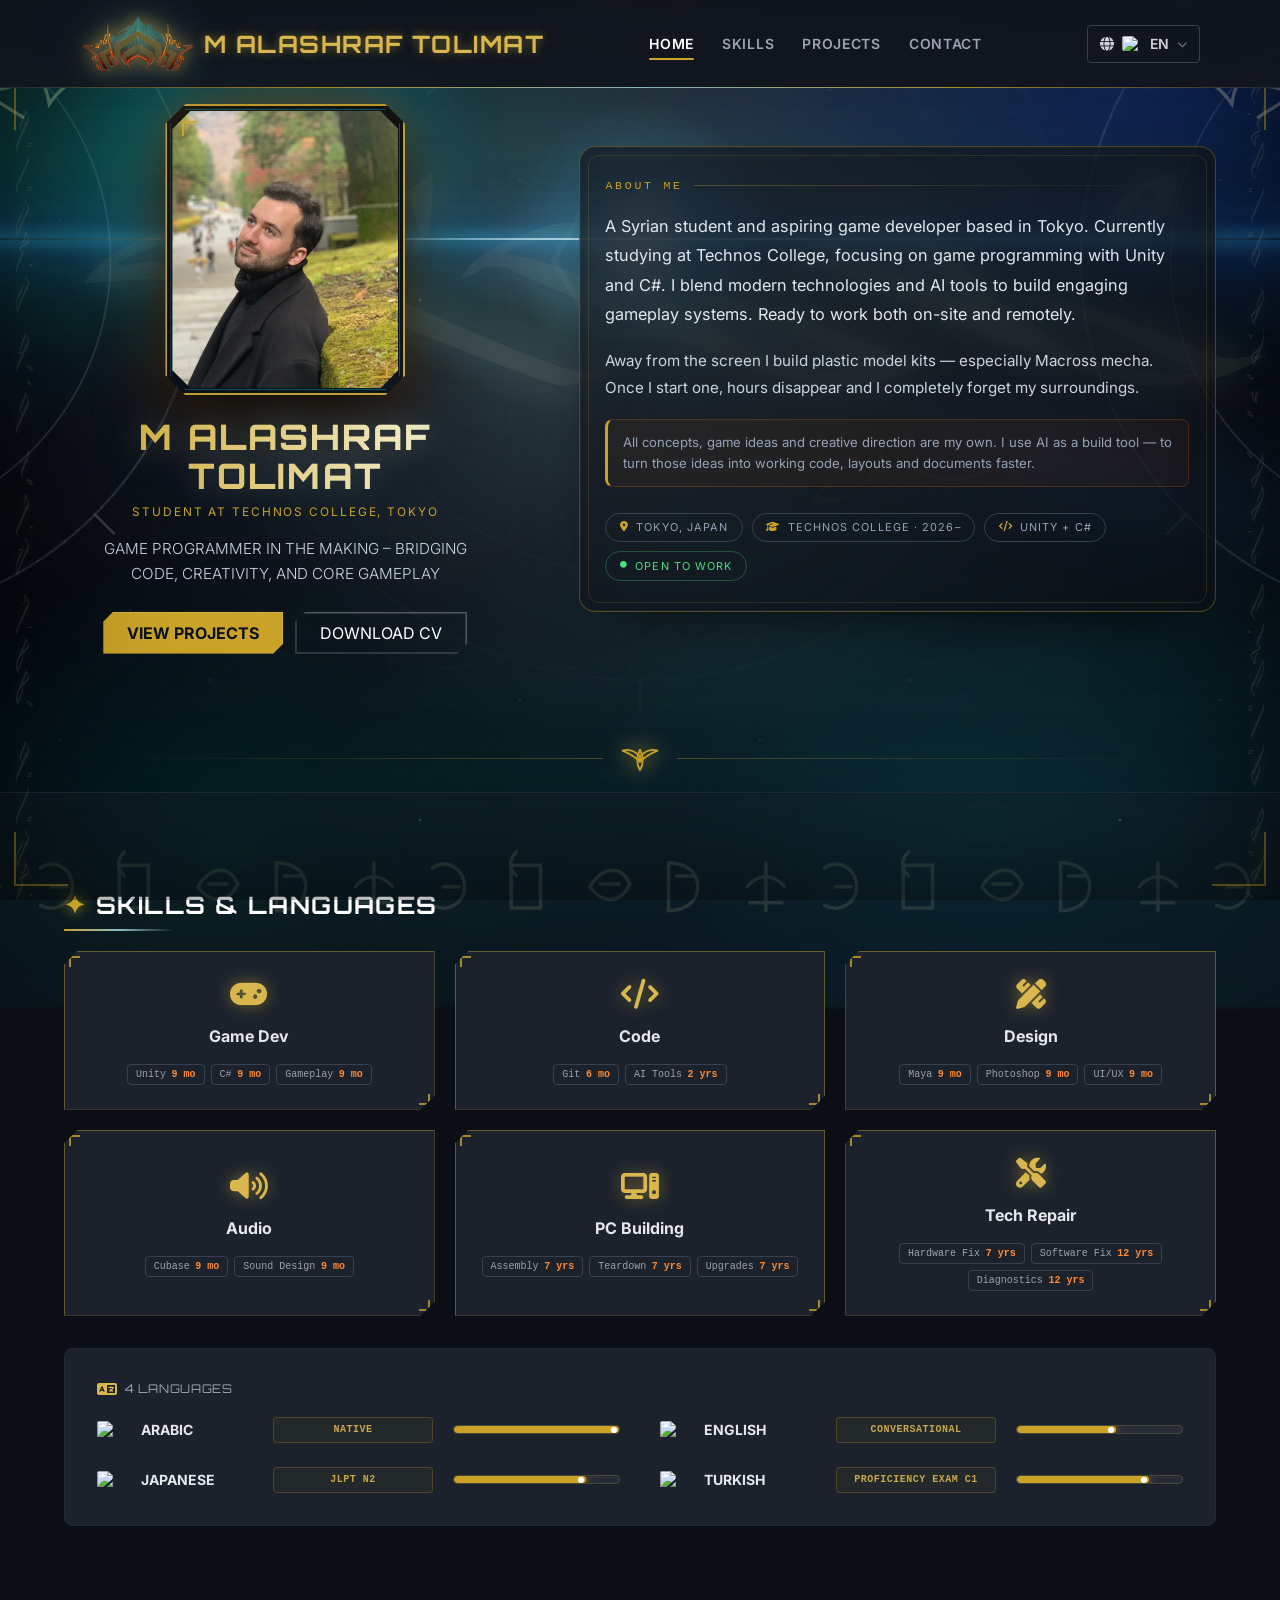
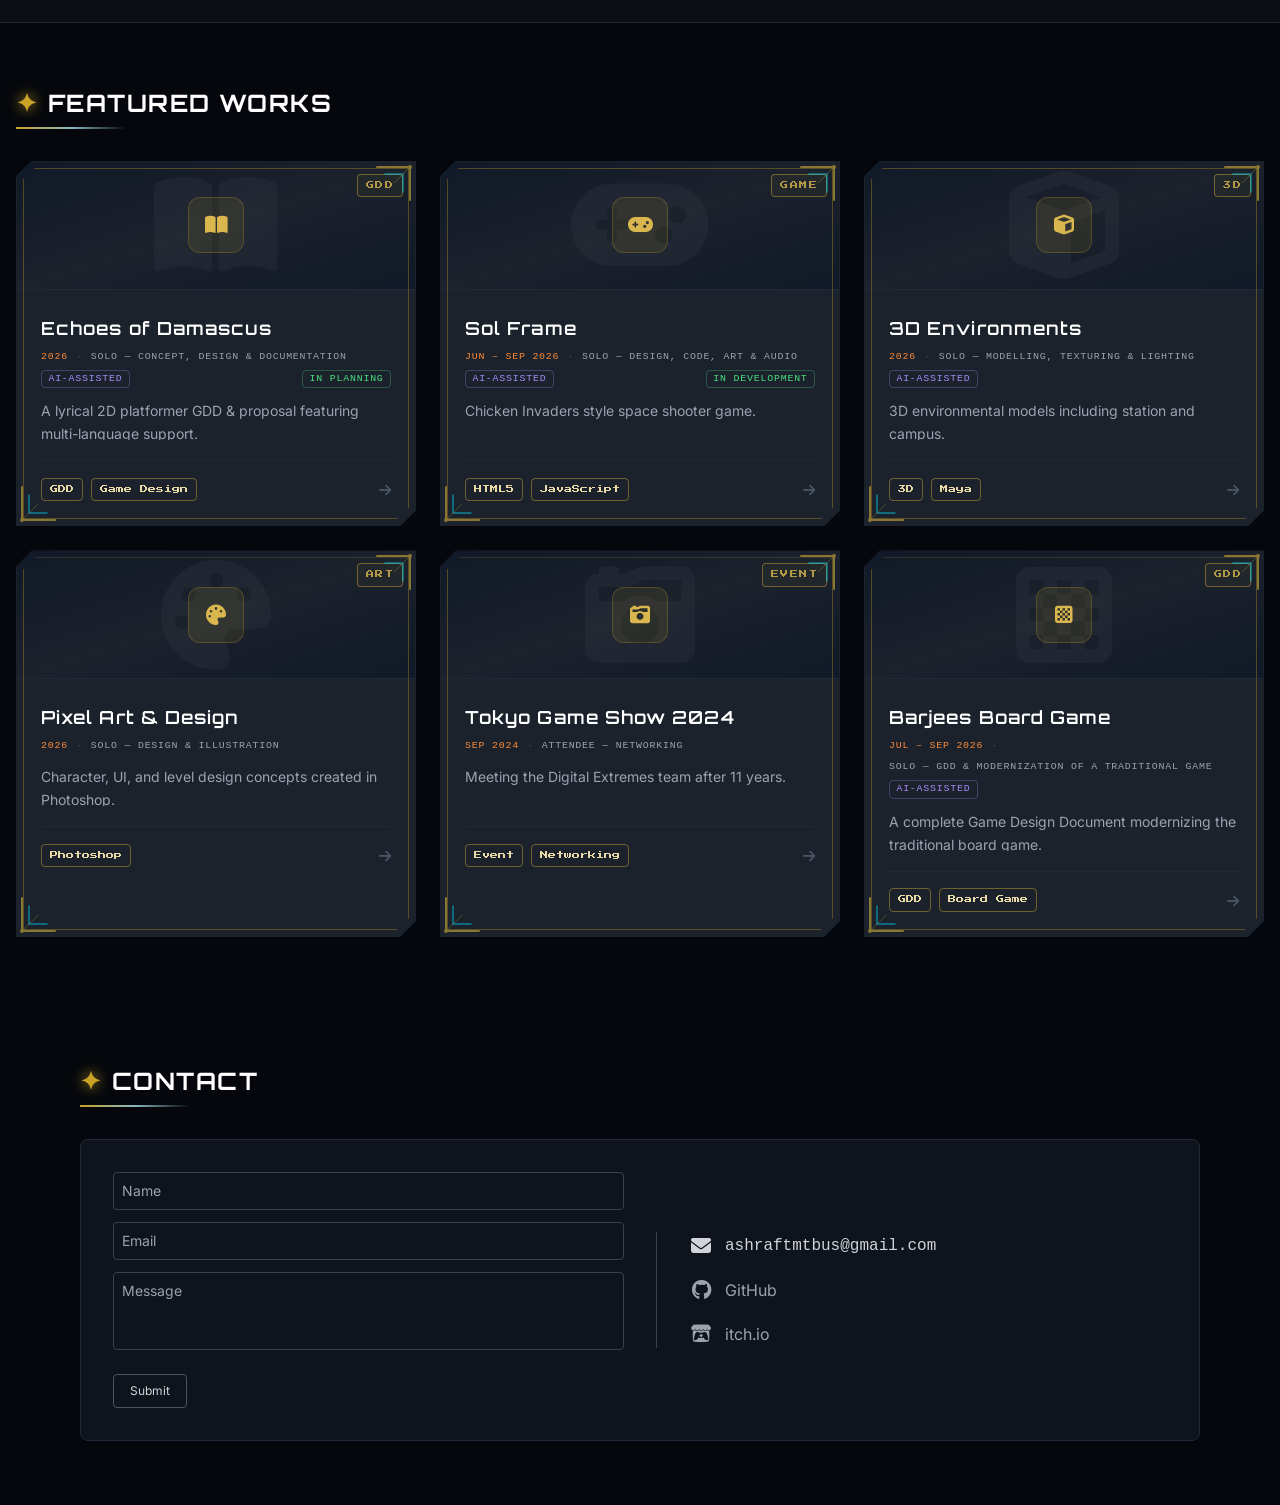
==== commit 4491599f: "Add Japanese name under PFP, CONTACT section heading, pfp loop animation, remove Tokyo/Open from lan" ====
--- a/index.html
+++ b/index.html
@@ -40,7 +40,7 @@
     <!-- Cloudflare Turnstile (privacy-friendly CAPTCHA) -->
     <script src="https://challenges.cloudflare.com/turnstile/v0/api.js" async defer></script>
     <link rel="stylesheet" href="tailwind.css?v=1">
-    <link rel="stylesheet" href="style.css?v=12">
+    <link rel="stylesheet" href="style.css?v=16">
 
     <!-- Structured data: Person -->
     <script type="application/ld+json">
@@ -89,7 +89,6 @@
             </a>
             <div class="hidden md:flex items-center gap-1 text-sm font-semibold">
                 <a href="#top" data-nav class="nav-link" data-i18n="navHome">HOME</a>
-                <a href="#about" data-nav class="nav-link" data-i18n="navAbout">ABOUT</a>
                 <a href="#skills" data-nav class="nav-link" data-i18n="navSkills">SKILLS</a>
                 <a href="#projects" data-nav class="nav-link" data-i18n="navProjects">PROJECTS</a>
                 <a href="#contact" data-nav class="nav-link" data-i18n="navContact">CONTACT</a>
@@ -126,30 +125,48 @@
         <iframe id="viewer-frame" title="Embedded content" class="relative flex-1 w-full border-0 bg-white block"></iframe>
     </div>
 
-    <header id="top" class="relative overflow-hidden pt-32 pb-16 px-4 text-center">
+    <header id="top" class="hero">
         <div class="hero-rune" aria-hidden="true" data-tenno-skip>TENNO</div>
         <div class="energy-beam" aria-hidden="true"></div>
         <div class="energy-wisp energy-wisp--1" aria-hidden="true"></div>
         <div class="energy-wisp energy-wisp--2" aria-hidden="true"></div>
-        <img src="7aSanki.webp" alt="Logo" class="hero-emblem w-64 h-auto mx-auto mb-6 object-contain" onerror="this.src='https://via.placeholder.com/150?text=7aSanki'">
-        
-        <h1 class="text-4xl md:text-5xl font-bold mb-6 uppercase tracking-wide" id="dynamicName">M ALASHRAF TOLIMAT</h1>
-        
-        <p class="text-xl md:text-2xl font-light text-gray-300 max-w-2xl mx-auto mb-2" data-i18n="tagline">
-            GAME PROGRAMMER IN THE MAKING – BRIDGING CODE, CREATIVITY, AND CORE GAMEPLAY
-        </p>
-        <p class="text-accent mb-8" data-i18n="studentAt">Student at TECHNOS COLLEGE, Tokyo</p>
-
-        <div class="flex flex-wrap justify-center gap-4">
-            <a href="#projects" class="bg-accent hover:bg-accentHover text-white px-6 py-2 rounded font-bold transition flex items-center gap-2" data-i18n="btnProjects">VIEW PROJECTS</a>
-            <a id="cv-link" href="Resume_English.pdf" data-viewer="CV" class="border border-gray-600 hover:border-accent text-white px-6 py-2 rounded transition flex items-center gap-2" data-i18n="btnCV">DOWNLOAD CV</a>
-        </div>
-
-        <div class="qf-strip" data-tenno-skip>
-            <span class="qf-item"><i class="fa-solid fa-location-dot"></i><span data-i18n="hlLocation">Tokyo, Japan</span></span>
-            <span class="qf-item"><i class="fa-solid fa-graduation-cap"></i><span data-i18n="qfStudy">Technos College · 2026–</span></span>
-            <span class="qf-item"><i class="fa-solid fa-code"></i><span data-i18n="hlStack">Unity + C#</span></span>
-            <span class="qf-item qf-open"><i class="fa-solid fa-circle"></i><span data-i18n="hlOpen">Open to work</span></span>
+
+        <div class="hero__inner">
+            <!-- Left: profile -->
+            <aside class="hero-profile">
+                <div class="hero-portrait">
+                    <div class="hero-portrait__inner">
+                        <img src="MY-PHOTO.webp" alt="M Alashraf Tolimat" onerror="this.src='https://via.placeholder.com/300x360/1b222c/ff6a00?text=Photo'" decoding="async">
+                    </div>
+                </div>
+                <h1 class="hero-name" id="dynamicName">エムアルアシュラフ<br>トリマト</h1>
+                <p class="hero-role" data-i18n="studentAt">Student at TECHNOS COLLEGE, Tokyo</p>
+                <p class="hero-tagline" data-i18n="tagline">GAME PROGRAMMER IN THE MAKING – BRIDGING CODE, CREATIVITY, AND CORE GAMEPLAY</p>
+                <div class="hero-actions">
+                    <a href="#projects" class="bg-accent hover:bg-accentHover text-white px-6 py-2 rounded font-bold transition flex items-center gap-2" data-i18n="btnProjects">VIEW PROJECTS</a>
+                    <a id="cv-link" href="Resume_English.pdf" data-viewer="CV" class="border border-gray-600 hover:border-accent text-white px-6 py-2 rounded transition flex items-center gap-2" data-i18n="btnCV">DOWNLOAD CV</a>
+                </div>
+            </aside>
+
+            <!-- Right: about me -->
+            <div id="about" class="hero-about">
+                <p class="hero-eyebrow" data-i18n="aboutTitle">ABOUT ME</p>
+                <p class="hero-about__text hero-about__lead" data-i18n="aboutDesc">
+                    A Syrian student and aspiring game developer based in Tokyo. Currently studying at Technos College, focusing on game programming with Unity and C#. I blend modern technologies and AI tools to build engaging gameplay systems. Ready to work both on-site and remotely.
+                </p>
+                <p class="hero-about__text" data-i18n="aboutHobby">
+                    Away from the screen I build plastic model kits — especially Macross mecha. Once I start one, hours disappear and I completely forget my surroundings.
+                </p>
+                <p class="ai-note" data-i18n="aiNote">
+                    All concepts, game ideas and creative direction are my own. I use AI as a build tool — to turn those ideas into working code, layouts and documents faster.
+                </p>
+                <div class="hero-facts" data-tenno-skip>
+                    <span class="hero-fact"><i class="fa-solid fa-location-dot"></i><span data-i18n="hlLocation">Tokyo, Japan</span></span>
+                    <span class="hero-fact"><i class="fa-solid fa-graduation-cap"></i><span data-i18n="qfStudy">Technos College · 2026–</span></span>
+                    <span class="hero-fact"><i class="fa-solid fa-code"></i><span data-i18n="hlStack">Unity + C#</span></span>
+                    <span class="hero-fact hero-fact--open"><i class="fa-solid fa-circle"></i><span data-i18n="hlOpen">Open to work</span></span>
+                </div>
+            </div>
         </div>
     </header>
 
@@ -166,27 +183,6 @@
         <span class="oro-line"></span>
     </div>
 
-    <section id="about" class="py-12 px-4 bg-cardBg/40 border-y border-gray-800">
-        <div class="max-w-4xl mx-auto flex flex-col md:flex-row items-center gap-8">
-            <div class="profile-frame flex-shrink-0 w-32 h-32 md:w-40 md:h-40 rounded-lg overflow-hidden border-2 border-accent p-1">
-                <img src="MY-PHOTO.webp" alt="Profile" class="w-full h-full object-cover rounded" onerror="this.src='https://via.placeholder.com/150/1b222c/ff6a00?text=Photo'" loading="lazy" decoding="async">
-            </div>
-            
-            <div class="flex-1 text-center md:text-start">
-                <h3 class="text-2xl font-bold mb-4 text-white uppercase tracking-wider" data-i18n="aboutTitle">ABOUT ME</h3>
-                <p class="text-gray-300 leading-relaxed text-sm md:text-base" data-i18n="aboutDesc">
-                    A Syrian student and aspiring game developer based in Tokyo. Currently studying at Technos College, focusing on game programming with Unity and C#. I blend modern technologies and AI tools to build engaging gameplay systems. Ready to work both on-site and remotely.
-                </p>
-                <p class="text-gray-400 leading-relaxed text-sm md:text-base mt-3" data-i18n="aboutHobby">
-                    Away from the screen I build plastic model kits — especially Macross mecha. Once I start one, hours disappear and I completely forget my surroundings.
-                </p>
-                <p class="ai-note mt-3" data-i18n="aiNote">
-                    All concepts, game ideas and creative direction are my own. I use AI as a build tool — to turn those ideas into working code, layouts and documents faster.
-                </p>
-            </div>
-        </div>
-    </section>
-
     <section id="skills" class="py-24 px-4 bg-cardBg/30 border-y border-gray-800">
         <div class="max-w-6xl mx-auto">
             <h3 class="text-2xl font-bold mb-5 uppercase tracking-wider text-white" data-i18n="skillsTitle">SKILLS & LANGUAGES</h3>
@@ -197,61 +193,57 @@
                         <i class="fa-solid fa-gamepad text-3xl text-accent mb-3"></i>
                         <span class="text-base text-gray-200 font-bold" data-i18n="skills_GameDev">Game Dev</span>
                         <div class="flex flex-wrap justify-center gap-1.5 mt-4">
-                            <span class="text-[10px] font-mono text-gray-400 border border-gray-700 rounded px-2 py-0.5">Unity<span class="exp-tag" data-exp="6mo"></span></span>
-                            <span class="text-[10px] font-mono text-gray-400 border border-gray-700 rounded px-2 py-0.5">C#<span class="exp-tag" data-exp="6mo"></span></span>
-                            <span class="text-[10px] font-mono text-gray-400 border border-gray-700 rounded px-2 py-0.5" data-i18n="chip_Gameplay">Gameplay<span class="exp-tag" data-exp="6mo"></span></span>
+                            <span class="text-[10px] font-mono text-gray-400 border border-gray-700 rounded px-2 py-0.5">Unity<span class="exp-tag" data-since="2026-03"></span></span>
+                            <span class="text-[10px] font-mono text-gray-400 border border-gray-700 rounded px-2 py-0.5">C#<span class="exp-tag" data-since="2026-03"></span></span>
+                            <span class="text-[10px] font-mono text-gray-400 border border-gray-700 rounded px-2 py-0.5" data-i18n="chip_Gameplay">Gameplay<span class="exp-tag" data-since="2026-03"></span></span>
                         </div>
                     </div>
                     <div class="flex flex-col items-center justify-center bg-cardBg p-6 rounded-lg skill-box text-center min-h-[150px]">
                         <i class="fa-solid fa-code text-3xl text-accent mb-3"></i>
                         <span class="text-base text-gray-200 font-bold" data-i18n="skills_Code">Code</span>
                         <div class="flex flex-wrap justify-center gap-1.5 mt-4">
-                            <span class="text-[10px] font-mono text-gray-400 border border-gray-700 rounded px-2 py-0.5">Git<span class="exp-tag" data-exp="1y"></span></span>
-                            <span class="text-[10px] font-mono text-gray-400 border border-gray-700 rounded px-2 py-0.5" data-i18n="chip_AITools">AI Tools<span class="exp-tag" data-exp="2y"></span></span>
+                            <span class="text-[10px] font-mono text-gray-400 border border-gray-700 rounded px-2 py-0.5">Git<span class="exp-tag" data-since="2026-06"></span></span>
+                            <span class="text-[10px] font-mono text-gray-400 border border-gray-700 rounded px-2 py-0.5" data-i18n="chip_AITools">AI Tools<span class="exp-tag" data-since="2024-09"></span></span>
                         </div>
                     </div>
                     <div class="flex flex-col items-center justify-center bg-cardBg p-6 rounded-lg skill-box text-center min-h-[150px]">
                         <i class="fa-solid fa-pen-ruler text-3xl text-accent mb-3"></i>
                         <span class="text-base text-gray-200 font-bold" data-i18n="skills_Design">Design</span>
                         <div class="flex flex-wrap justify-center gap-1.5 mt-4">
-                            <span class="text-[10px] font-mono text-gray-400 border border-gray-700 rounded px-2 py-0.5">Maya<span class="exp-tag" data-exp="6mo"></span></span>
-                            <span class="text-[10px] font-mono text-gray-400 border border-gray-700 rounded px-2 py-0.5">Photoshop<span class="exp-tag" data-exp="3y"></span></span>
-                            <span class="text-[10px] font-mono text-gray-400 border border-gray-700 rounded px-2 py-0.5" data-i18n="chip_UIUX">UI/UX<span class="exp-tag" data-exp="1y"></span></span>
+                            <span class="text-[10px] font-mono text-gray-400 border border-gray-700 rounded px-2 py-0.5">Maya<span class="exp-tag" data-since="2026-03"></span></span>
+                            <span class="text-[10px] font-mono text-gray-400 border border-gray-700 rounded px-2 py-0.5">Photoshop<span class="exp-tag" data-since="2026-03"></span></span>
+                            <span class="text-[10px] font-mono text-gray-400 border border-gray-700 rounded px-2 py-0.5" data-i18n="chip_UIUX">UI/UX<span class="exp-tag" data-since="2026-03"></span></span>
                         </div>
                     </div>
                     <div class="flex flex-col items-center justify-center bg-cardBg p-6 rounded-lg skill-box text-center min-h-[150px]">
                         <i class="fa-solid fa-volume-high text-3xl text-accent mb-3"></i>
                         <span class="text-base text-gray-200 font-bold" data-i18n="skills_Audio">Audio</span>
                         <div class="flex flex-wrap justify-center gap-1.5 mt-4">
-                            <span class="text-[10px] font-mono text-gray-400 border border-gray-700 rounded px-2 py-0.5">Cubase<span class="exp-tag" data-exp="1y"></span></span>
-                            <span class="text-[10px] font-mono text-gray-400 border border-gray-700 rounded px-2 py-0.5" data-i18n="chip_SoundDesign">Sound Design<span class="exp-tag" data-exp="1y"></span></span>
+                            <span class="text-[10px] font-mono text-gray-400 border border-gray-700 rounded px-2 py-0.5">Cubase<span class="exp-tag" data-since="2026-03"></span></span>
+                            <span class="text-[10px] font-mono text-gray-400 border border-gray-700 rounded px-2 py-0.5" data-i18n="chip_SoundDesign">Sound Design<span class="exp-tag" data-since="2026-03"></span></span>
                         </div>
                     </div>
                     <div class="flex flex-col items-center justify-center bg-cardBg p-6 rounded-lg skill-box text-center min-h-[150px]">
                         <i class="fa-solid fa-computer text-3xl text-accent mb-3"></i>
                         <span class="text-base text-gray-200 font-bold" data-i18n="skills_PCBuild">PC Building</span>
                         <div class="flex flex-wrap justify-center gap-1.5 mt-4">
-                            <span class="text-[10px] font-mono text-gray-400 border border-gray-700 rounded px-2 py-0.5" data-i18n="chip_Assembly">Assembly<span class="exp-tag" data-exp="5y"></span></span>
-                            <span class="text-[10px] font-mono text-gray-400 border border-gray-700 rounded px-2 py-0.5" data-i18n="chip_Teardown">Teardown<span class="exp-tag" data-exp="5y"></span></span>
-                            <span class="text-[10px] font-mono text-gray-400 border border-gray-700 rounded px-2 py-0.5" data-i18n="chip_Upgrades">Upgrades<span class="exp-tag" data-exp="5y"></span></span>
+                            <span class="text-[10px] font-mono text-gray-400 border border-gray-700 rounded px-2 py-0.5" data-i18n="chip_Assembly">Assembly<span class="exp-tag" data-since="2019-01"></span></span>
+                            <span class="text-[10px] font-mono text-gray-400 border border-gray-700 rounded px-2 py-0.5" data-i18n="chip_Teardown">Teardown<span class="exp-tag" data-since="2019-01"></span></span>
+                            <span class="text-[10px] font-mono text-gray-400 border border-gray-700 rounded px-2 py-0.5" data-i18n="chip_Upgrades">Upgrades<span class="exp-tag" data-since="2019-01"></span></span>
                         </div>
                     </div>
                     <div class="flex flex-col items-center justify-center bg-cardBg p-6 rounded-lg skill-box text-center min-h-[150px]">
                         <i class="fa-solid fa-screwdriver-wrench text-3xl text-accent mb-3"></i>
                         <span class="text-base text-gray-200 font-bold" data-i18n="skills_TechRepair">Tech Repair</span>
                         <div class="flex flex-wrap justify-center gap-1.5 mt-4">
-                            <span class="text-[10px] font-mono text-gray-400 border border-gray-700 rounded px-2 py-0.5" data-i18n="chip_HardwareFix">Hardware Fix<span class="exp-tag" data-exp="5y"></span></span>
-                            <span class="text-[10px] font-mono text-gray-400 border border-gray-700 rounded px-2 py-0.5" data-i18n="chip_SoftwareFix">Software Fix<span class="exp-tag" data-exp="4y"></span></span>
-                            <span class="text-[10px] font-mono text-gray-400 border border-gray-700 rounded px-2 py-0.5" data-i18n="chip_Diagnostics">Diagnostics<span class="exp-tag" data-exp="4y"></span></span>
+                            <span class="text-[10px] font-mono text-gray-400 border border-gray-700 rounded px-2 py-0.5" data-i18n="chip_HardwareFix">Hardware Fix<span class="exp-tag" data-since="2019-01"></span></span>
+                            <span class="text-[10px] font-mono text-gray-400 border border-gray-700 rounded px-2 py-0.5" data-i18n="chip_SoftwareFix">Software Fix<span class="exp-tag" data-since="2014-01"></span></span>
+                            <span class="text-[10px] font-mono text-gray-400 border border-gray-700 rounded px-2 py-0.5" data-i18n="chip_Diagnostics">Diagnostics<span class="exp-tag" data-since="2014-01"></span></span>
                         </div>
                     </div>
                 </div>
 
                 <div class="bg-cardBg p-6 sm:p-8 rounded-lg border border-gray-800 flex flex-col">
-                    <div class="flex flex-wrap items-center gap-x-6 gap-y-2 text-sm font-mono uppercase tracking-wider text-gray-400 pb-5 mb-6 border-b border-gray-800">
-                        <span class="flex items-center"><i class="fa-solid fa-location-dot text-accent mr-2"></i><span data-i18n="hlLocation">Tokyo, Japan</span></span>
-                        <span class="flex items-center text-green-400"><i class="fa-solid fa-circle text-[6px] mr-2"></i><span data-i18n="hlOpen">Open to work</span></span>
-                    </div>
                     <div class="flex items-center gap-2 mb-5">
                         <i class="fa-solid fa-language text-accent"></i>
                         <span class="gamer-font text-xs uppercase tracking-[0.25em] text-gray-400" data-i18n="hlLanguages">4 Languages</span>
@@ -440,7 +432,8 @@
         </div>
     </section>
 
-    <footer id="contact" class="py-16 px-4 max-w-6xl mx-auto">
+    <section id="contact" class="py-16 px-4 max-w-6xl mx-auto">
+        <h3 class="text-2xl font-bold mb-8 uppercase tracking-wider text-white" data-i18n="contactTitle">CONTACT</h3>
         <div class="grid grid-cols-1 md:grid-cols-2 gap-8 items-center bg-cardBg/50 p-8 rounded-lg border border-gray-800">
             <form id="contact-form" class="flex flex-col gap-3 w-full">
                 <div data-fs-success style="display: none;" class="bg-green-900/50 text-green-400 p-3 text-sm rounded border border-green-700 font-bold" data-i18n="msgSuccess">Message sent successfully!</div>
@@ -475,7 +468,7 @@
                 </a>
             </div>
         </div>
-    </footer>
+    </section>
 
     <div id="lightbox" class="fixed inset-0 z-[60] bg-black/95 hidden flex flex-col items-center justify-center px-4 pb-4 pt-24 cursor-pointer select-none" onclick="if(event.target===this) closeLightbox()">
         <div class="relative inline-block max-w-full cursor-default">
--- a/style.css
+++ b/style.css
@@ -878,16 +878,277 @@
             font-weight: 700;
         }
 
-        /* ===== AI usage disclosure note (about) ===== */
+        /* ===== AI usage disclosure note ===== */
         .ai-note {
-            border-inline-start: 2px solid rgba(255, 106, 0, 0.5);
-            padding-inline-start: 0.75rem;
-            font-size: 0.8rem;
+            margin-top: 1.1rem;
+            padding: 0.75rem 0.9rem;
+            border: 1px solid rgba(255, 106, 0, 0.22);
+            border-inline-start: 3px solid var(--accent);
+            border-radius: 0.5rem;
+            background: rgba(255, 106, 0, 0.05);
+            font-size: 0.82rem;
+            line-height: 1.6;
             color: #94a3b8;
+        }
+
+        /* ===== Hero: profile (left) + about (right) ===== */
+        .hero {
+            position: relative;
+            overflow: hidden;
+            padding: 6.5rem 1rem 4.5rem;
+        }
+        .hero__inner {
+            max-width: 72rem;
+            margin: 0 auto;
+            display: grid;
+            grid-template-columns: 1fr;
+            gap: 3rem;
+            align-items: center;
+        }
+        .hero-profile {
+            display: flex;
+            flex-direction: column;
+            align-items: center;
+            text-align: center;
+        }
+        /* ===== Profile portrait: chamfered Orokin energy frame ===== */
+        .hero-portrait {
+            position: relative;
+            width: 15rem;
+            height: 18.2rem;
+            overflow: visible;
+            isolation: isolate;
+            --chamfer: 20px;   /* how much each corner is cut */
+            --frame: 7px;      /* thickness of the frame ring */
+            --chamfer-in: 18px;
+            /* shadows follow the chamfered silhouette, plus a warm rim glow */
+            filter: drop-shadow(0 26px 34px rgba(0, 0, 0, 0.82))
+                    drop-shadow(0 0 16px rgba(255, 106, 0, 0.28));
+            animation: pfpFloat 4s ease-in-out infinite;
+        }
+        /* The frame plate — dark metallic with a gold inset rim */
+        .hero-portrait::before {
+            content: "";
+            position: absolute;
+            inset: 0;
+            z-index: 0;
+            background: linear-gradient(150deg, #211a0e 0%, #0a0d13 52%, #0e161d 100%);
+            box-shadow: inset 0 0 0 2px rgba(212, 175, 55, 0.9);
+            clip-path: polygon(
+                var(--chamfer) 0,
+                calc(100% - var(--chamfer)) 0,
+                100% var(--chamfer),
+                100% calc(100% - var(--chamfer)),
+                calc(100% - var(--chamfer)) 100%,
+                var(--chamfer) 100%,
+                0 calc(100% - var(--chamfer)),
+                0 var(--chamfer));
+        }
+        /* Faint accent hairline separating the mat from the photo */
+        .hero-portrait::after {
+            content: "";
+            position: absolute;
+            inset: 5px;
+            z-index: 2;
+            pointer-events: none;
+            border: 1px solid rgba(0, 224, 255, 0.32);
+            clip-path: polygon(
+                calc(var(--chamfer-in) - 3px) 0,
+                calc(100% - (var(--chamfer-in) - 3px)) 0,
+                100% calc(var(--chamfer-in) - 3px),
+                100% calc(100% - (var(--chamfer-in) - 3px)),
+                calc(100% - (var(--chamfer-in) - 3px)) 100%,
+                calc(var(--chamfer-in) - 3px) 100%,
+                0 calc(100% - (var(--chamfer-in) - 3px)),
+                0 calc(var(--chamfer-in) - 3px));
+        }
+        /* Photo window (inset so the frame ring stays visible) */
+        .hero-portrait__inner {
+            position: absolute;
+            inset: var(--frame);
+            z-index: 1;
+            overflow: hidden;
+            background: #05070c;
+            clip-path: polygon(
+                var(--chamfer-in) 0,
+                calc(100% - var(--chamfer-in)) 0,
+                100% var(--chamfer-in),
+                100% calc(100% - var(--chamfer-in)),
+                calc(100% - var(--chamfer-in)) 100%,
+                var(--chamfer-in) 100%,
+                0 calc(100% - var(--chamfer-in)),
+                0 var(--chamfer-in));
+        }
+        .hero-portrait img { width: 100%; height: 100%; object-fit: cover; object-position: center top; display: block; }
+        /* HUD corner brackets (skip the cut corners so they don't get clipped) */
+        .hero-portrait__inner::before,
+        .hero-portrait__inner::after {
+            content: "";
+            position: absolute;
+            z-index: 3;
+            width: 15px;
+            height: 15px;
+            border: 2px solid rgba(212, 175, 55, 0.9);
+            pointer-events: none;
+            filter: drop-shadow(0 0 6px rgba(255, 106, 0, 0.65));
+        }
+        .hero-portrait__inner::before {
+            top: 10px; left: 10px;
+            border-right: 0; border-bottom: 0;
+        }
+        .hero-portrait__inner::after {
+            bottom: 10px; right: 10px;
+            border-left: 0; border-top: 0;
+        }
+        .hero-name {
+            margin-top: 1.35rem;
+            font-size: clamp(1.5rem, 4.4vw, 2.2rem);
+            font-weight: 800;
+            line-height: 1.12;
+            letter-spacing: 0.03em;
+            text-transform: uppercase;
+            color: #fff;
+        }
+        .hero-role {
+            margin-top: 0.55rem;
+            font-size: 0.74rem;
+            letter-spacing: 0.16em;
+            text-transform: uppercase;
+            color: var(--accent);
+        }
+        .hero-tagline {
+            margin-top: 0.85rem;
+            max-width: 24rem;
+            font-size: 0.95rem;
+            line-height: 1.65;
+            font-weight: 300;
+            color: #cbd5e1;
+        }
+        .hero-actions {
+            display: flex;
+            flex-wrap: wrap;
+            gap: 0.75rem;
+            justify-content: center;
+            margin-top: 1.6rem;
+        }
+
+        .hero-about { text-align: center; }
+        .hero-eyebrow {
+            display: flex;
+            align-items: center;
+            justify-content: center;
+            gap: 0.7rem;
+            font-family: 'SFMono-Regular', Consolas, monospace;
+            font-size: 0.72rem;
+            letter-spacing: 0.24em;
+            text-transform: uppercase;
+            color: var(--accent);
+        }
+        .hero-eyebrow::after { content: none; }
+        .hero-about__text {
+            margin-top: 1.1rem;
+            color: #cbd5e1;
+            font-size: 0.95rem;
+            line-height: 1.8;
+        }
+        .hero-about__lead { color: #e2e8f0; font-size: 1.02rem; }
+
+        .hero-facts {
+            display: flex;
+            flex-wrap: wrap;
+            gap: 0.55rem;
+            justify-content: center;
+            margin-top: 1.6rem;
+        }
+        .hero-fact {
+            display: inline-flex;
+            align-items: center;
+            gap: 0.45rem;
+            padding: 0.35rem 0.85rem;
+            border: 1px solid #374151;
+            border-radius: 999px;
+            font-size: 0.68rem;
+            letter-spacing: 0.1em;
+            text-transform: uppercase;
+            color: #94a3b8;
+        }
+        .hero-fact i { color: var(--accent); font-size: 0.66rem; }
+        .hero-fact--open { color: #4ade80; border-color: rgba(74, 222, 128, 0.3); }
+        .hero-fact--open i { font-size: 0.42rem; color: #4ade80; }
+
+        /* ===== Hero aesthetic upgrades ===== */
+        /* Soft aurora halo behind the profile column */
+        .hero-profile { position: relative; }
+        .hero-profile::before {
+            content: "";
+            position: absolute;
+            top: -2.5rem;
+            left: 50%;
+            width: min(26rem, 96%);
+            height: 24rem;
+            transform: translateX(-50%);
+            background: radial-gradient(ellipse at 50% 32%, rgba(255, 106, 0, 0.16), rgba(0, 224, 255, 0.10) 44%, transparent 72%);
+            filter: blur(14px);
+            z-index: -1;
+            pointer-events: none;
+        }
+
+        /* About column as a glass HUD panel — improves readability over the void bg */
+        .hero-about {
+            position: relative;
+            padding: 1.9rem 1.6rem;
+            border: 1px solid var(--gold-line);
+            border-radius: 1rem;
+            background: linear-gradient(160deg, rgba(21, 27, 36, 0.82), rgba(11, 15, 21, 0.72));
+            backdrop-filter: blur(7px);
+            -webkit-backdrop-filter: blur(7px);
+            box-shadow: 0 26px 60px -34px rgba(0, 0, 0, 0.95), inset 0 0 0 1px rgba(255, 255, 255, 0.03);
+        }
+        .hero-about::before {
+            content: "";
+            position: absolute;
+            inset: 8px;
+            border: 1px solid rgba(212, 175, 55, 0.16);
+            border-radius: 0.7rem;
+            pointer-events: none;
+        }
+
+        /* Fact pills are static info — no hover (they aren't pressable) */
+
+        @media (prefers-reduced-motion: reduce) {
+            .hero-portrait { animation: none; }
+        }
+        @media (max-width: 640px) {
+            .hero-about { padding: 1.5rem 1.2rem; }
+        }
+
+        @media (min-width: 1024px) {
+            .hero__inner { grid-template-columns: minmax(0, 0.82fr) minmax(0, 1.18fr); gap: 4.5rem; }
+            .hero-about { text-align: start; }
+            .hero-eyebrow { justify-content: flex-start; }
+            .hero-eyebrow::after {
+                content: "";
+                flex: 1;
+                height: 1px;
+                background: linear-gradient(90deg, var(--gold-line), transparent);
+            }
+            .hero-facts { justify-content: flex-start; }
         }
 
         @media (max-width: 640px) {
             .pd-row { flex-direction: column; gap: 0.15rem; }
             .pd-label { flex-basis: auto; }
         }
-    +    
+        @keyframes pfpFloat {
+            0%, 100% {
+                transform: translateY(0) scale(1);
+                filter: drop-shadow(0 26px 34px rgba(0, 0, 0, 0.82))
+                        drop-shadow(0 0 16px rgba(255, 106, 0, 0.28));
+            }
+            50% {
+                transform: translateY(-6px) scale(1.02);
+                filter: drop-shadow(0 26px 34px rgba(0, 0, 0, 0.82))
+                        drop-shadow(0 0 28px rgba(255, 106, 0, 0.50));
+            }
+        }
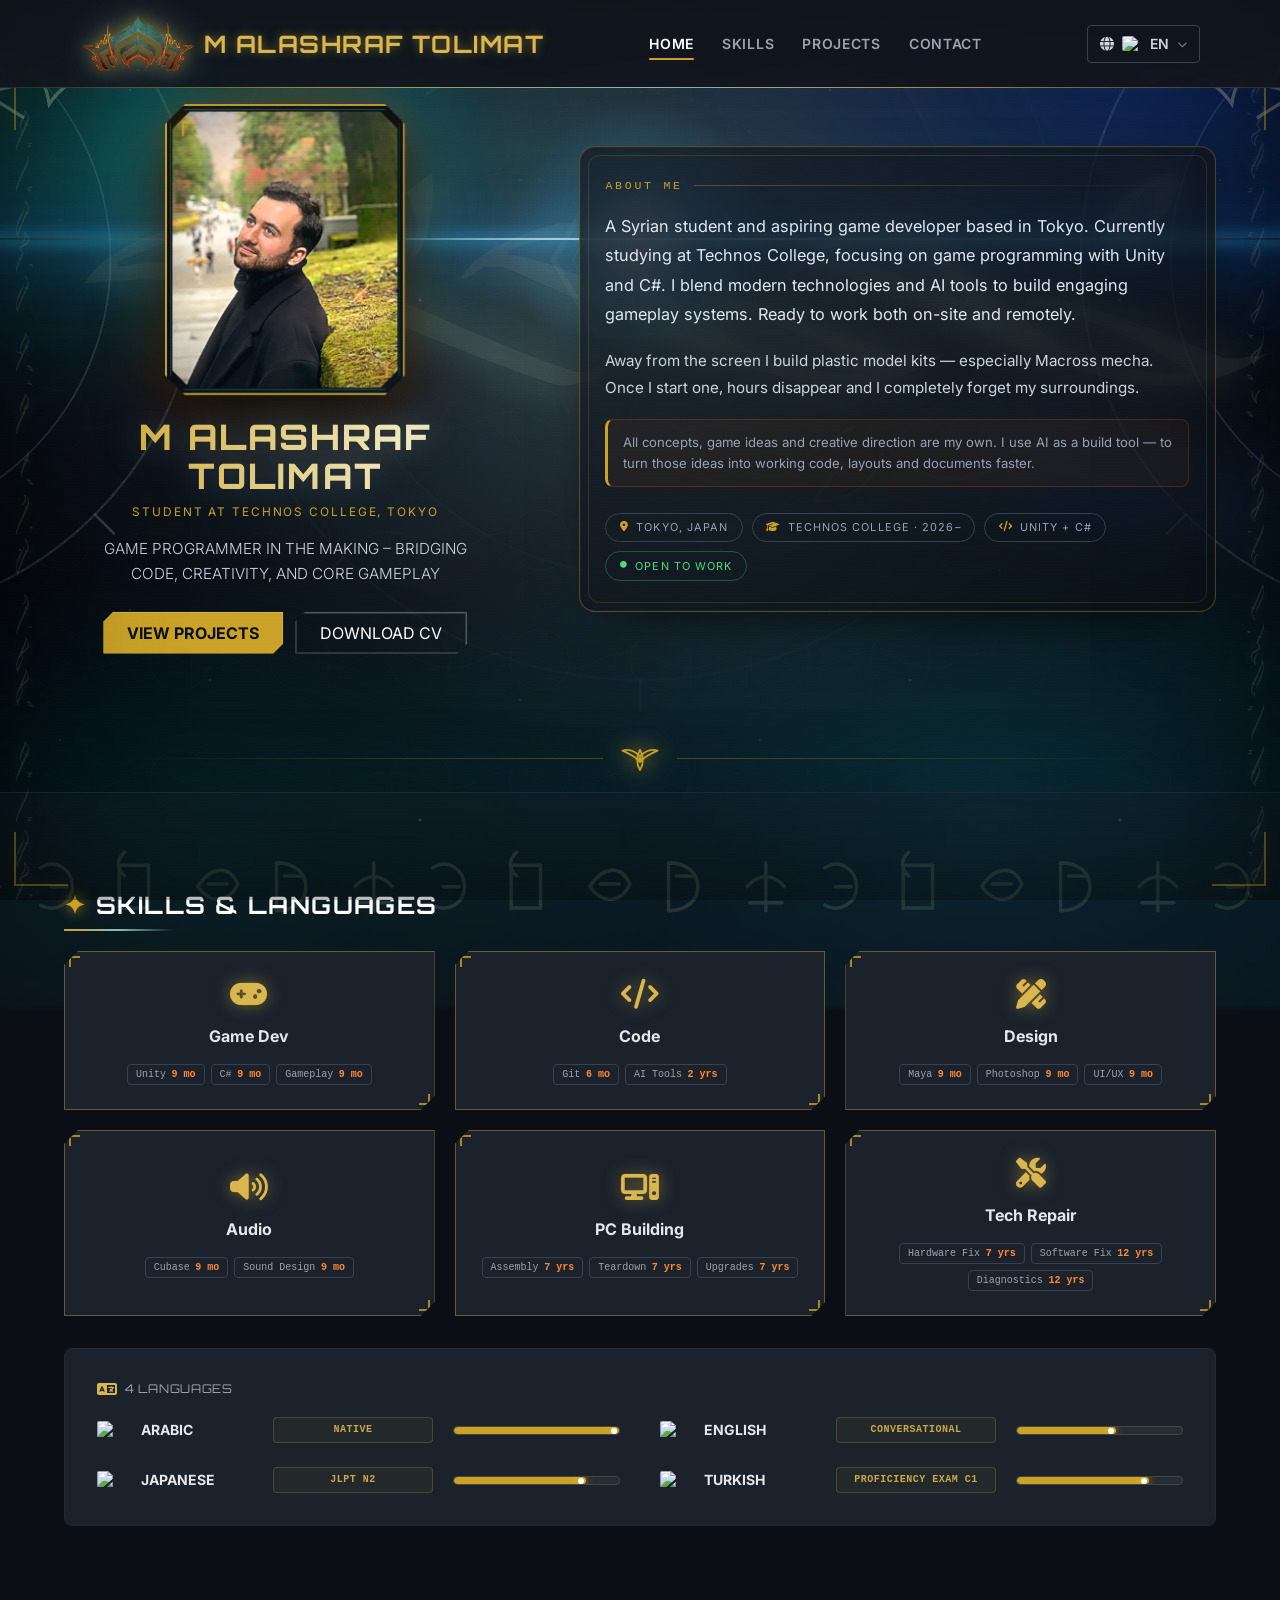
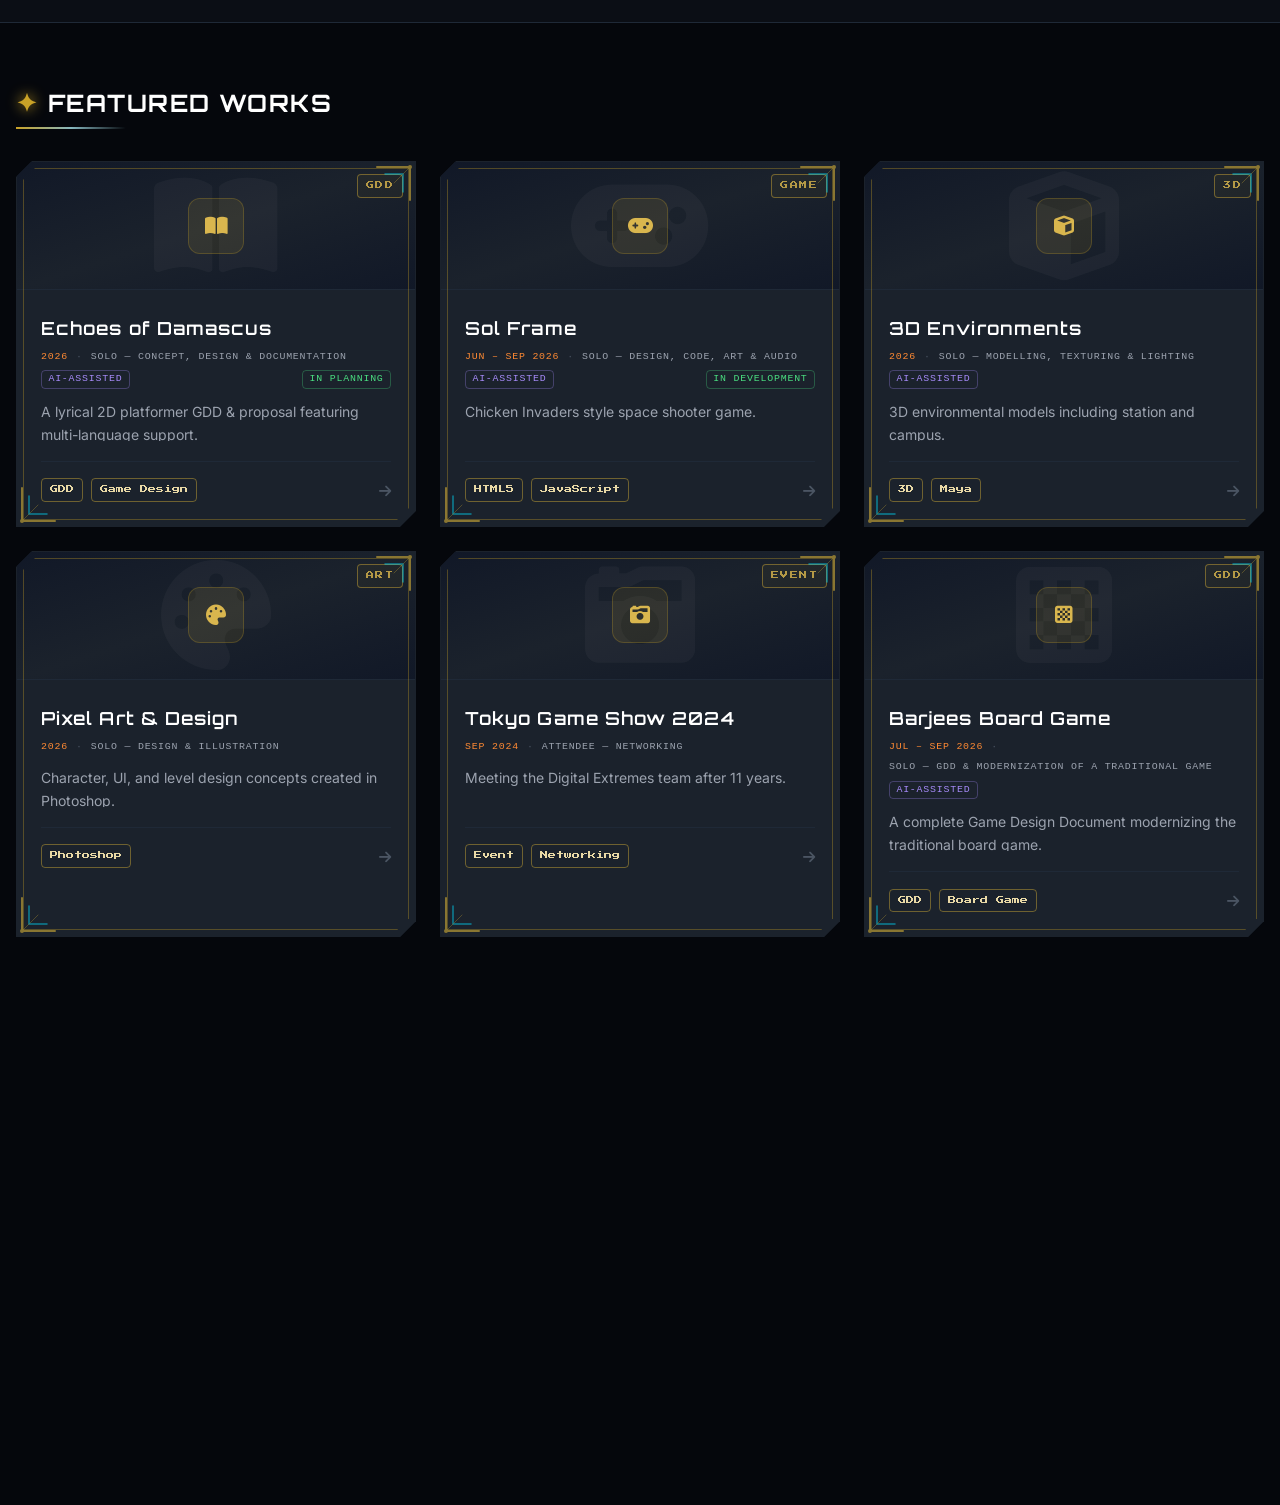
==== commit bf89a87e: "Performance: fix flickering/glitching - remove bg-attachment fixed, GPU-accelerate animations, conte" ====
--- a/index.html
+++ b/index.html
@@ -136,7 +136,7 @@
             <aside class="hero-profile">
                 <div class="hero-portrait">
                     <div class="hero-portrait__inner">
-                        <img src="MY-PHOTO.webp" alt="M Alashraf Tolimat" onerror="this.src='https://via.placeholder.com/300x360/1b222c/ff6a00?text=Photo'" decoding="async">
+                        <img src="MY-PHOTO.webp" alt="M Alashraf Tolimat" width="300" height="360" onerror="this.src='https://via.placeholder.com/300x360/1b222c/ff6a00?text=Photo'" decoding="async">
                     </div>
                 </div>
                 <h1 class="hero-name" id="dynamicName">エムアルアシュラフ<br>トリマト</h1>
@@ -183,7 +183,7 @@
         <span class="oro-line"></span>
     </div>
 
-    <section id="skills" class="py-24 px-4 bg-cardBg/30 border-y border-gray-800">
+    <section id="skills" class="py-24 px-4 bg-cardBg/30 border-y border-gray-800" style="content-visibility:auto; contain-intrinsic-size:800px">
         <div class="max-w-6xl mx-auto">
             <h3 class="text-2xl font-bold mb-5 uppercase tracking-wider text-white" data-i18n="skillsTitle">SKILLS & LANGUAGES</h3>
 
@@ -279,7 +279,7 @@
         </div>
     </section>
 
-    <section id="projects" class="py-16 px-4">
+    <section id="projects" class="py-16 px-4" style="content-visibility:auto; contain-intrinsic-size:1200px">
         <div class="max-w-7xl mx-auto">
             <h3 class="text-2xl font-bold mb-8 uppercase tracking-wider text-white" data-i18n="projectsTitle">FEATURED WORKS</h3>
             
@@ -432,7 +432,7 @@
         </div>
     </section>
 
-    <section id="contact" class="py-16 px-4 max-w-6xl mx-auto">
+    <section id="contact" class="py-16 px-4 max-w-6xl mx-auto" style="content-visibility:auto; contain-intrinsic-size:400px">
         <h3 class="text-2xl font-bold mb-8 uppercase tracking-wider text-white" data-i18n="contactTitle">CONTACT</h3>
         <div class="grid grid-cols-1 md:grid-cols-2 gap-8 items-center bg-cardBg/50 p-8 rounded-lg border border-gray-800">
             <form id="contact-form" class="flex flex-col gap-3 w-full">
--- a/style.css
+++ b/style.css
@@ -9,7 +9,7 @@
                 radial-gradient(circle at 85% 12%, rgba(138,92,255,0.07), transparent 40%),
                 url("data:image/svg+xml,%3Csvg xmlns='http://www.w3.org/2000/svg' width='108' height='108' viewBox='0 0 108 108'%3E%3Cg fill='none' stroke='%23d4af37' stroke-opacity='0.10' stroke-width='1'%3E%3Crect x='34' y='34' width='40' height='40'/%3E%3Crect x='34' y='34' width='40' height='40' transform='rotate(45 54 54)'/%3E%3Ccircle cx='54' cy='54' r='5'/%3E%3Crect x='-20' y='-20' width='40' height='40'/%3E%3Crect x='-20' y='-20' width='40' height='40' transform='rotate(45 0 0)'/%3E%3Crect x='88' y='-20' width='40' height='40'/%3E%3Crect x='88' y='-20' width='40' height='40' transform='rotate(45 108 0)'/%3E%3Crect x='-20' y='88' width='40' height='40'/%3E%3Crect x='-20' y='88' width='40' height='40' transform='rotate(45 0 108)'/%3E%3Crect x='88' y='88' width='40' height='40'/%3E%3Crect x='88' y='88' width='40' height='40' transform='rotate(45 108 108)'/%3E%3C/g%3E%3Cg fill='none' stroke='%2300e0ff' stroke-opacity='0.06' stroke-width='1'%3E%3Cpath d='M0 54h30M78 54h30M54 0v30M54 78v30'/%3E%3C/g%3E%3C/svg%3E");
             background-size: auto, auto, auto, 108px 108px;
-            background-attachment: fixed;
+            background-attachment: scroll;
         }
         html[lang="ar"] body { font-family: 'Cairo', sans-serif; }
         .neon-border { border: 1px solid rgba(255, 106, 0, 0.2); box-shadow: 0 4px 6px rgba(0,0,0,0.3); }
@@ -80,6 +80,7 @@
             color: transparent;
             animation: gradientSlide 12s linear infinite;
             filter: drop-shadow(0 0 16px rgba(212,175,55,0.35));
+            will-change: background-position;
         }
         @keyframes gradientSlide { to { background-position: 300% 0; } }
 
@@ -925,6 +926,7 @@
             filter: drop-shadow(0 26px 34px rgba(0, 0, 0, 0.82))
                     drop-shadow(0 0 16px rgba(255, 106, 0, 0.28));
             animation: pfpFloat 4s ease-in-out infinite;
+            will-change: transform;
         }
         /* The frame plate — dark metallic with a gold inset rim */
         .hero-portrait::before {
@@ -1116,7 +1118,11 @@
         /* Fact pills are static info — no hover (they aren't pressable) */
 
         @media (prefers-reduced-motion: reduce) {
-            .hero-portrait { animation: none; }
+            *, *::before, *::after {
+                animation-duration: 0.01ms !important;
+                animation-iteration-count: 1 !important;
+                transition-duration: 0.01ms !important;
+            }
         }
         @media (max-width: 640px) {
             .hero-about { padding: 1.5rem 1.2rem; }
@@ -1143,12 +1149,8 @@
         @keyframes pfpFloat {
             0%, 100% {
                 transform: translateY(0) scale(1);
-                filter: drop-shadow(0 26px 34px rgba(0, 0, 0, 0.82))
-                        drop-shadow(0 0 16px rgba(255, 106, 0, 0.28));
             }
             50% {
                 transform: translateY(-6px) scale(1.02);
-                filter: drop-shadow(0 26px 34px rgba(0, 0, 0, 0.82))
-                        drop-shadow(0 0 28px rgba(255, 106, 0, 0.50));
             }
         }
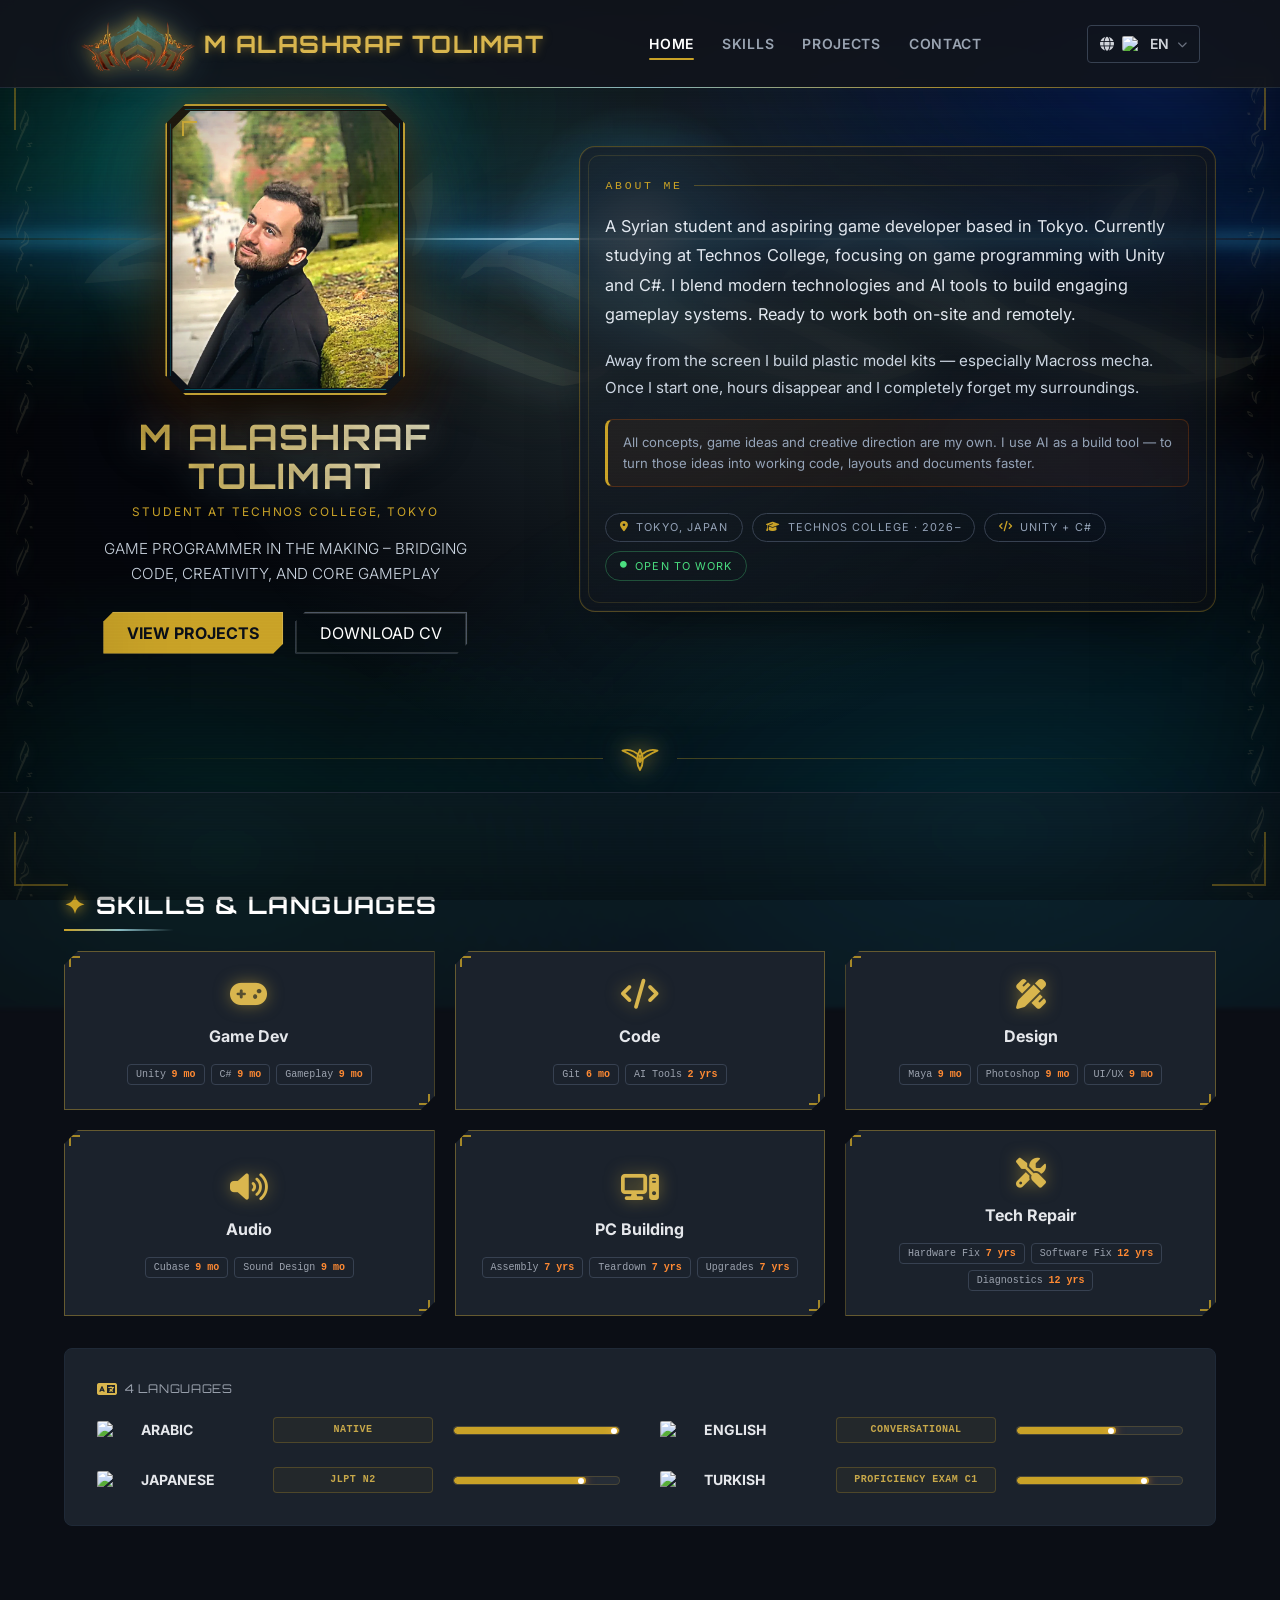
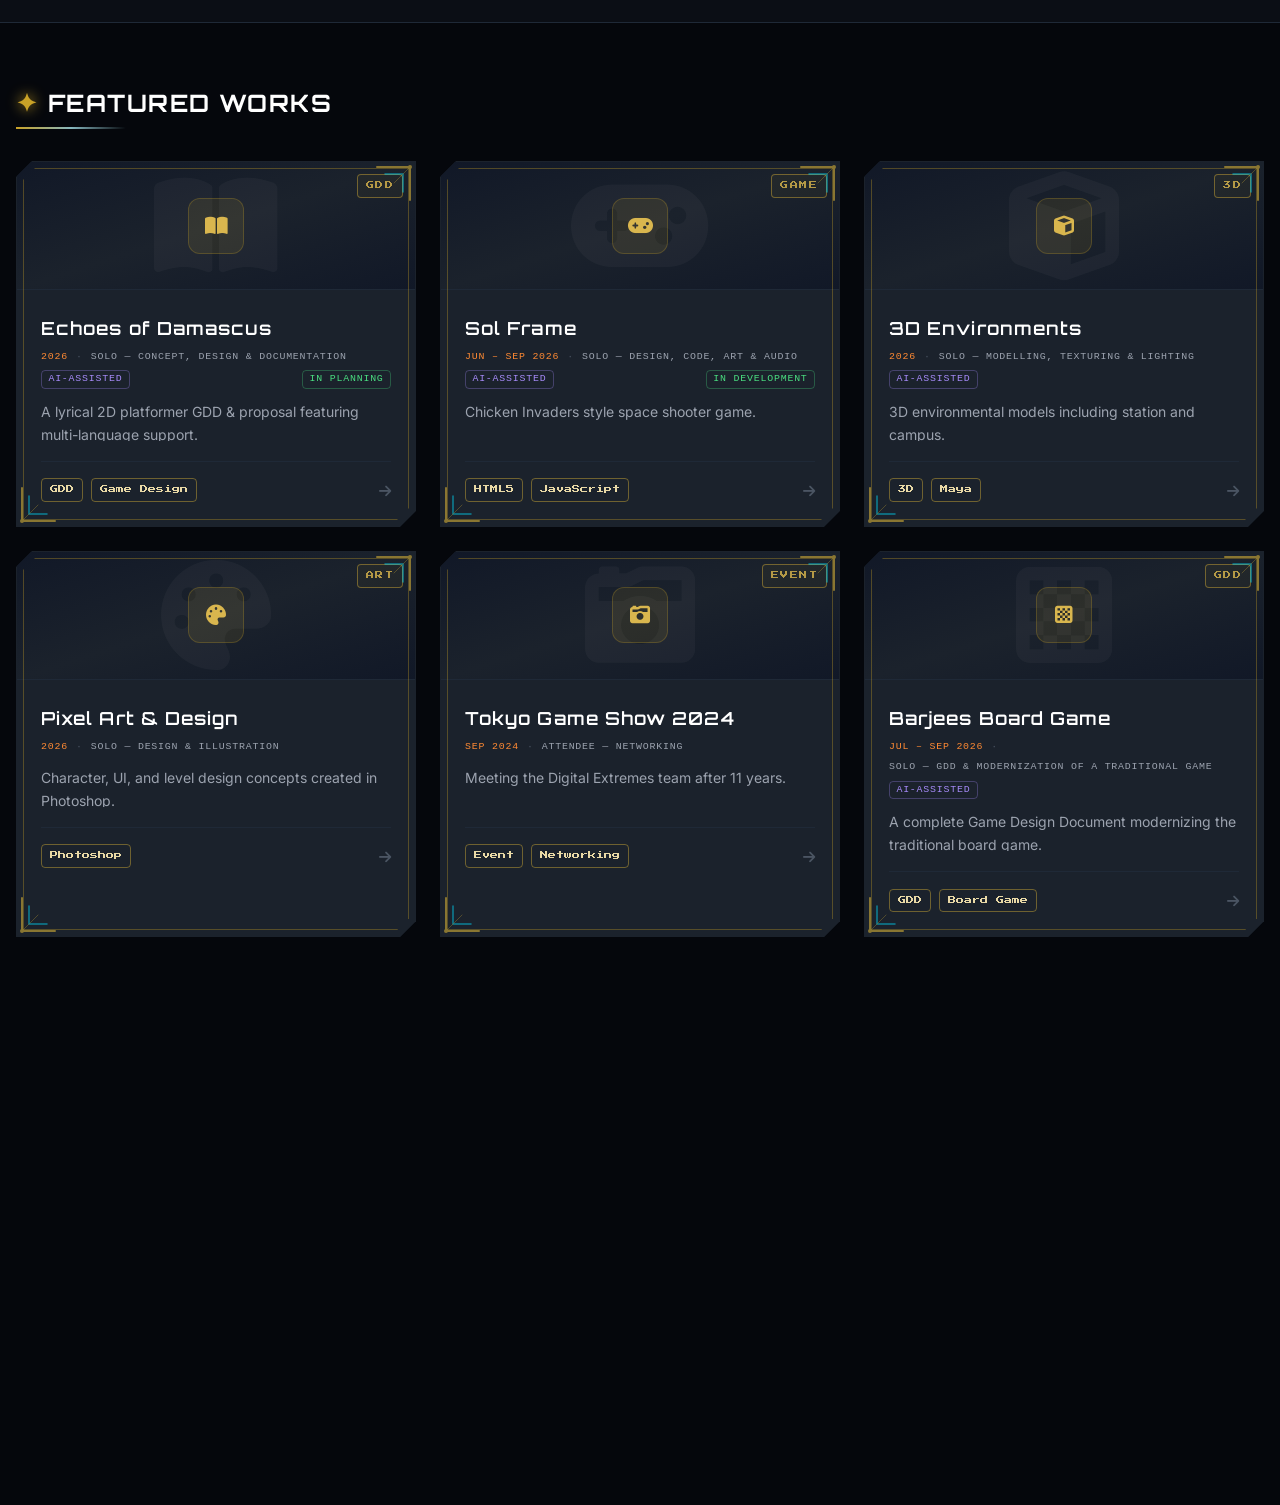
==== commit 0b629100: "Bump style.css cache-bust to v17 (force refresh of background changes)" ====
--- a/index.html
+++ b/index.html
@@ -40,7 +40,7 @@
     <!-- Cloudflare Turnstile (privacy-friendly CAPTCHA) -->
     <script src="https://challenges.cloudflare.com/turnstile/v0/api.js" async defer></script>
     <link rel="stylesheet" href="tailwind.css?v=1">
-    <link rel="stylesheet" href="style.css?v=16">
+    <link rel="stylesheet" href="style.css?v=17">
 
     <!-- Structured data: Person -->
     <script type="application/ld+json">
--- a/style.css
+++ b/style.css
@@ -3,13 +3,6 @@
             background-color: #11151c;
             color: #e2e8f0;
             font-family: 'Inter', sans-serif;
-            background-image:
-                radial-gradient(circle at 12% 8%, rgba(212,175,55,0.10), transparent 42%),
-                radial-gradient(circle at 88% 92%, rgba(0,224,255,0.08), transparent 45%),
-                radial-gradient(circle at 85% 12%, rgba(138,92,255,0.07), transparent 40%),
-                url("data:image/svg+xml,%3Csvg xmlns='http://www.w3.org/2000/svg' width='108' height='108' viewBox='0 0 108 108'%3E%3Cg fill='none' stroke='%23d4af37' stroke-opacity='0.10' stroke-width='1'%3E%3Crect x='34' y='34' width='40' height='40'/%3E%3Crect x='34' y='34' width='40' height='40' transform='rotate(45 54 54)'/%3E%3Ccircle cx='54' cy='54' r='5'/%3E%3Crect x='-20' y='-20' width='40' height='40'/%3E%3Crect x='-20' y='-20' width='40' height='40' transform='rotate(45 0 0)'/%3E%3Crect x='88' y='-20' width='40' height='40'/%3E%3Crect x='88' y='-20' width='40' height='40' transform='rotate(45 108 0)'/%3E%3Crect x='-20' y='88' width='40' height='40'/%3E%3Crect x='-20' y='88' width='40' height='40' transform='rotate(45 0 108)'/%3E%3Crect x='88' y='88' width='40' height='40'/%3E%3Crect x='88' y='88' width='40' height='40' transform='rotate(45 108 108)'/%3E%3C/g%3E%3Cg fill='none' stroke='%2300e0ff' stroke-opacity='0.06' stroke-width='1'%3E%3Cpath d='M0 54h30M78 54h30M54 0v30M54 78v30'/%3E%3C/g%3E%3C/svg%3E");
-            background-size: auto, auto, auto, 108px 108px;
-            background-attachment: scroll;
         }
         html[lang="ar"] body { font-family: 'Cairo', sans-serif; }
         .neon-border { border: 1px solid rgba(255, 106, 0, 0.2); box-shadow: 0 4px 6px rgba(0,0,0,0.3); }
@@ -73,22 +66,15 @@
 
         /* Animated Orokin energy gradient on the name */
         #dynamicName {
-            background: linear-gradient(90deg, #d4af37, #f6e6a8, #00e0ff, #8a5cff, #ff6a00, #d4af37);
-            background-size: 300% 100%;
-            -webkit-background-clip: text;
-            background-clip: text;
-            color: transparent;
-            animation: gradientSlide 12s linear infinite;
-            filter: drop-shadow(0 0 16px rgba(212,175,55,0.35));
-            will-change: background-position;
-        }
-        @keyframes gradientSlide { to { background-position: 300% 0; } }
+            /* Removed animated gradient and glow effect */
+            color: white;
+            font-weight: bold;
+            text-shadow: 0 0 8px rgba(0,0,0,0.3);
+        }
+        
 
         /* Warframe void-energy pulse */
-        @keyframes oroPulse {
-            0%, 100% { filter: drop-shadow(0 0 4px rgba(0,224,255,0.35)); }
-            50%      { filter: drop-shadow(0 0 12px rgba(0,224,255,0.75)); }
-        }
+
 
         /* Section titles: 8-point star + gold energy underline */
         section h3 { position: relative; }
@@ -262,6 +248,7 @@
         body > footer,
         body > .oro-divider { position: relative; z-index: 1; }
         .orokin-bg {
+            display: none;
             position: fixed;
             top: -8%;
             left: -8%;
@@ -461,13 +448,6 @@
             --gold-grad: linear-gradient(135deg, #f0e6bc 0%, #c9a227 45%, #7c6413 100%);
             --gold-line: rgba(201, 162, 39, 0.35);
             background-color: #05070c;
-            background-image:
-                radial-gradient(circle at 12% 8%, rgba(159,216,224,0.10), transparent 42%),
-                radial-gradient(circle at 88% 92%, rgba(232,217,160,0.08), transparent 45%),
-                radial-gradient(circle at 85% 12%, rgba(159,176,194,0.07), transparent 40%),
-                url("data:image/svg+xml,%3Csvg xmlns='http://www.w3.org/2000/svg' width='120' height='120' viewBox='0 0 120 120'%3E%3Cg fill='none' stroke='%23c9a227' stroke-opacity='0.07' stroke-width='1'%3E%3Ccircle cx='60' cy='60' r='30'/%3E%3Ccircle cx='60' cy='60' r='44' stroke-dasharray='2 7'/%3E%3C/g%3E%3Cpath d='M0 60 q30 -16 60 0 t60 0' fill='none' stroke='%239fb0c2' stroke-opacity='0.06' stroke-width='1'/%3E%3C/svg%3E");
-            background-size: auto, auto, auto, 120px 120px;
-            background-attachment: fixed;
         }
 
         /* Swap the fixed scenes to the Tenno Damascus artwork */
@@ -696,6 +676,7 @@
 
         /* Starfield: three parallax depths of twinkling points */
         .starfield {
+            display: none;
             position: fixed;
             inset: 0;
             z-index: 0;
@@ -925,8 +906,6 @@
             /* shadows follow the chamfered silhouette, plus a warm rim glow */
             filter: drop-shadow(0 26px 34px rgba(0, 0, 0, 0.82))
                     drop-shadow(0 0 16px rgba(255, 106, 0, 0.28));
-            animation: pfpFloat 4s ease-in-out infinite;
-            will-change: transform;
         }
         /* The frame plate — dark metallic with a gold inset rim */
         .hero-portrait::before {
@@ -1145,12 +1124,4 @@
             .pd-row { flex-direction: column; gap: 0.15rem; }
             .pd-label { flex-basis: auto; }
         }
-    
-        @keyframes pfpFloat {
-            0%, 100% {
-                transform: translateY(0) scale(1);
-            }
-            50% {
-                transform: translateY(-6px) scale(1.02);
-            }
-        }+    
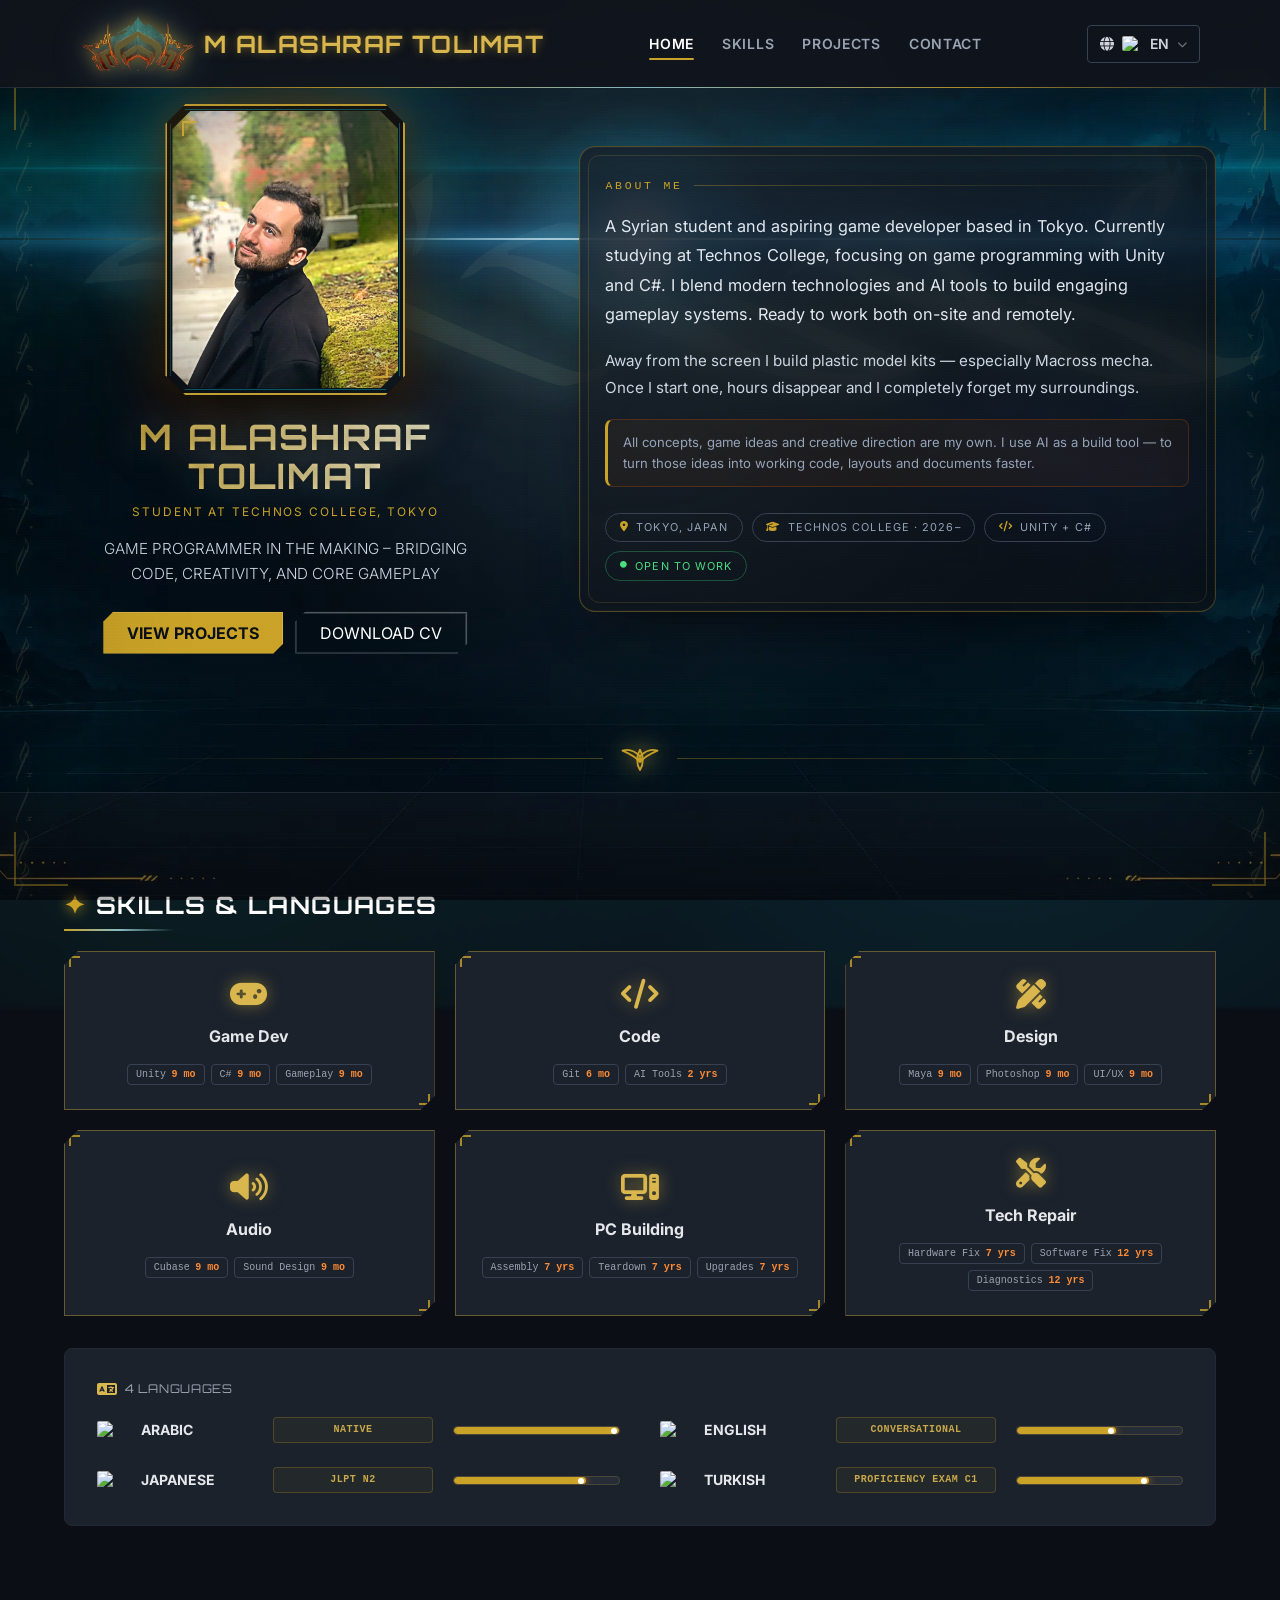
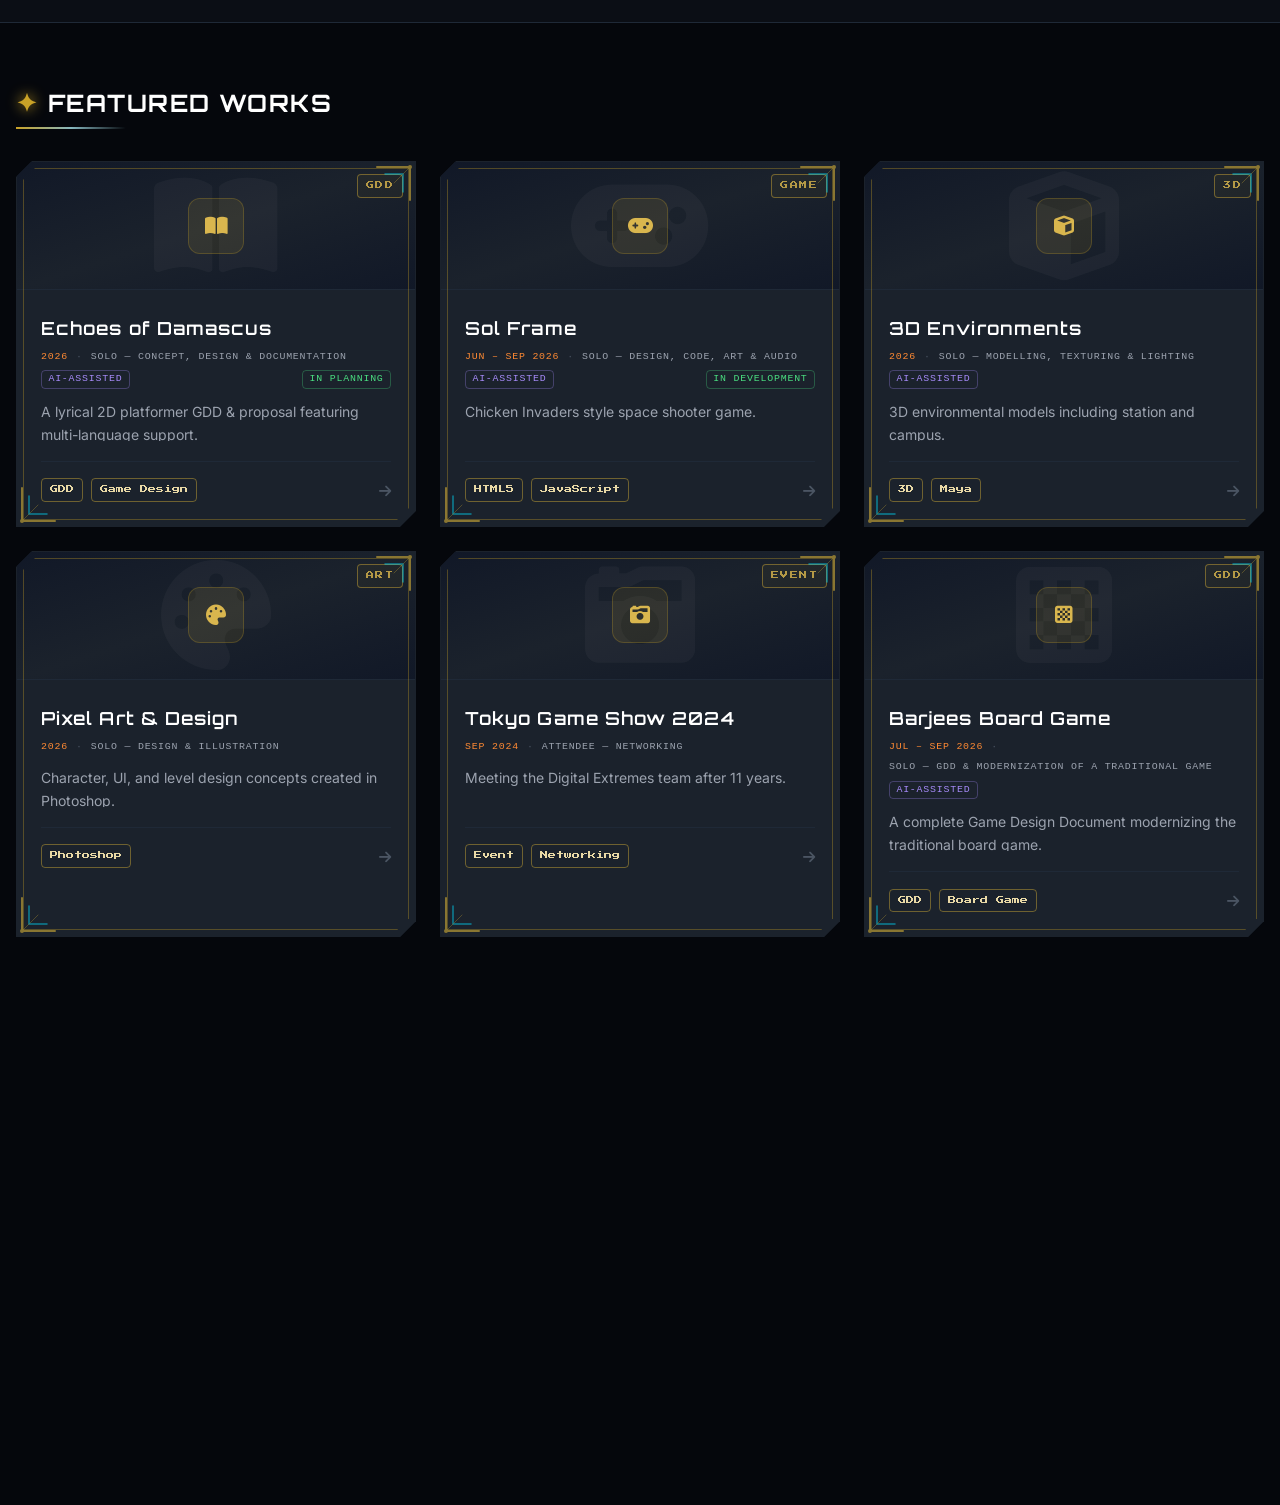
==== commit d1e3cc92: "Add full-page artwork background with portrait/mobile variant - Add static .site-bg fixed layer usin" ====
--- a/index.html
+++ b/index.html
@@ -40,7 +40,9 @@
     <!-- Cloudflare Turnstile (privacy-friendly CAPTCHA) -->
     <script src="https://challenges.cloudflare.com/turnstile/v0/api.js" async defer></script>
     <link rel="stylesheet" href="tailwind.css?v=1">
-    <link rel="stylesheet" href="style.css?v=17">
+    <link rel="stylesheet" href="style.css?v=18">
+    <link rel="preload" as="image" href="page-bg.webp" media="(min-aspect-ratio: 1/1)">
+    <link rel="preload" as="image" href="page-bg-mobile.webp" media="(max-aspect-ratio: 1/1)">
 
     <!-- Structured data: Person -->
     <script type="application/ld+json">
@@ -67,6 +69,7 @@
     <div class="orokin-bg orokin-bg--b" aria-hidden="true"></div>
     <div class="nebula-bg" aria-hidden="true"></div>
     <div class="starfield" aria-hidden="true"></div>
+    <div class="site-bg" aria-hidden="true"></div>
     <div class="tenno-script" aria-hidden="true">
         <span class="tenno-script__col tenno-script__col--l" data-tenno-skip>TENNO DAMASCUS VOID LOTUS TENNO DAMASCUS VOID LOTUS TENNO DAMASCUS VOID LOTUS</span>
         <span class="tenno-script__col tenno-script__col--r" data-tenno-skip>OROKIN DAMASCUS TENNO OROKIN DAMASCUS TENNO OROKIN DAMASCUS TENNO OROKIN DAMASCUS</span>
--- a/style.css
+++ b/style.css
@@ -5,6 +5,24 @@
             font-family: 'Inter', sans-serif;
         }
         html[lang="ar"] body { font-family: 'Cairo', sans-serif; }
+
+        /* ===== Full-page artwork background (static, no motion) ===== */
+        .site-bg {
+            position: fixed;
+            inset: 0;
+            z-index: 0;
+            pointer-events: none;
+            background-image: url("page-bg.webp");
+            background-size: cover;
+            background-position: center;
+            background-repeat: no-repeat;
+            background-color: #05070c;
+            transform: translateZ(0);
+        }
+        /* Portrait phones/tablets get the dedicated portrait crop */
+        @media (max-aspect-ratio: 1/1) {
+            .site-bg { background-image: url("page-bg-mobile.webp"); }
+        }
         .neon-border { border: 1px solid rgba(255, 106, 0, 0.2); box-shadow: 0 4px 6px rgba(0,0,0,0.3); }
         .skill-box { border: 1px solid rgba(255, 106, 0, 0.5); }
         .modal { display: none; background: rgba(0,0,0,0.85); backdrop-filter: blur(4px); }
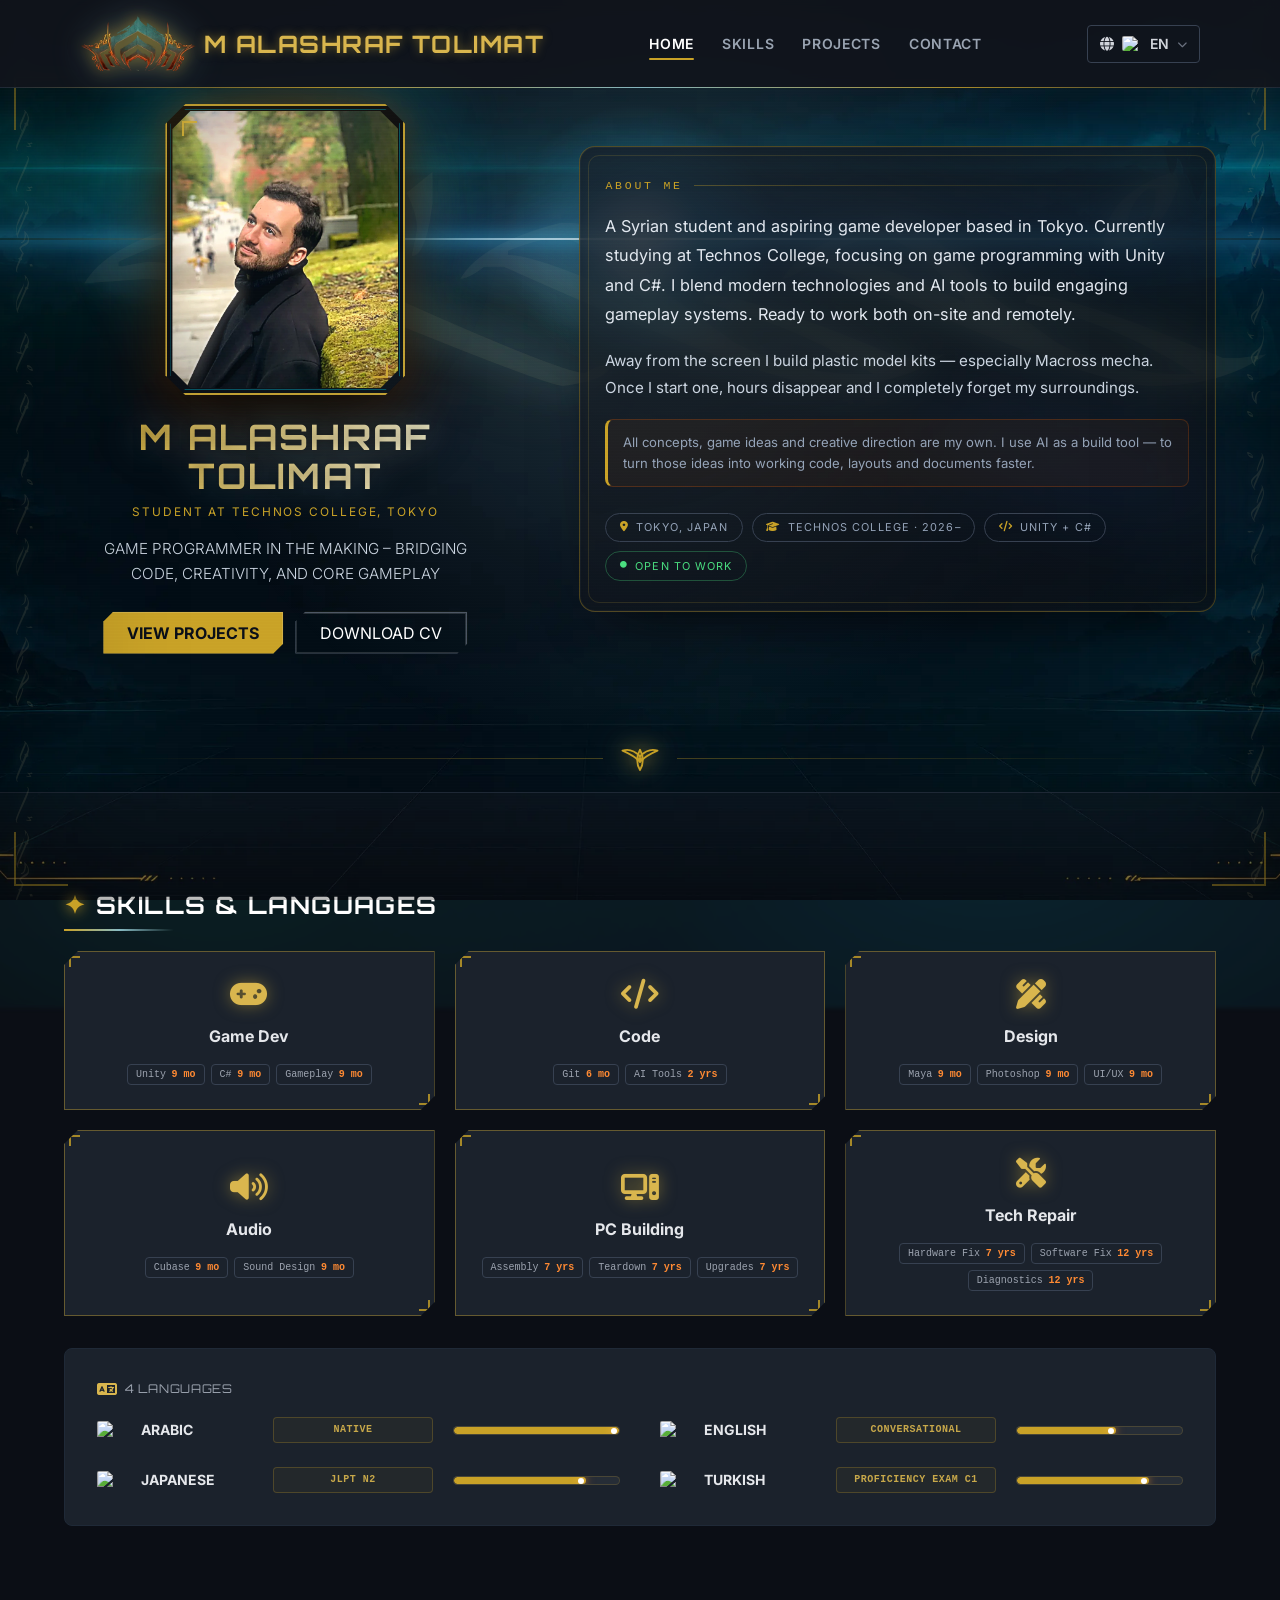
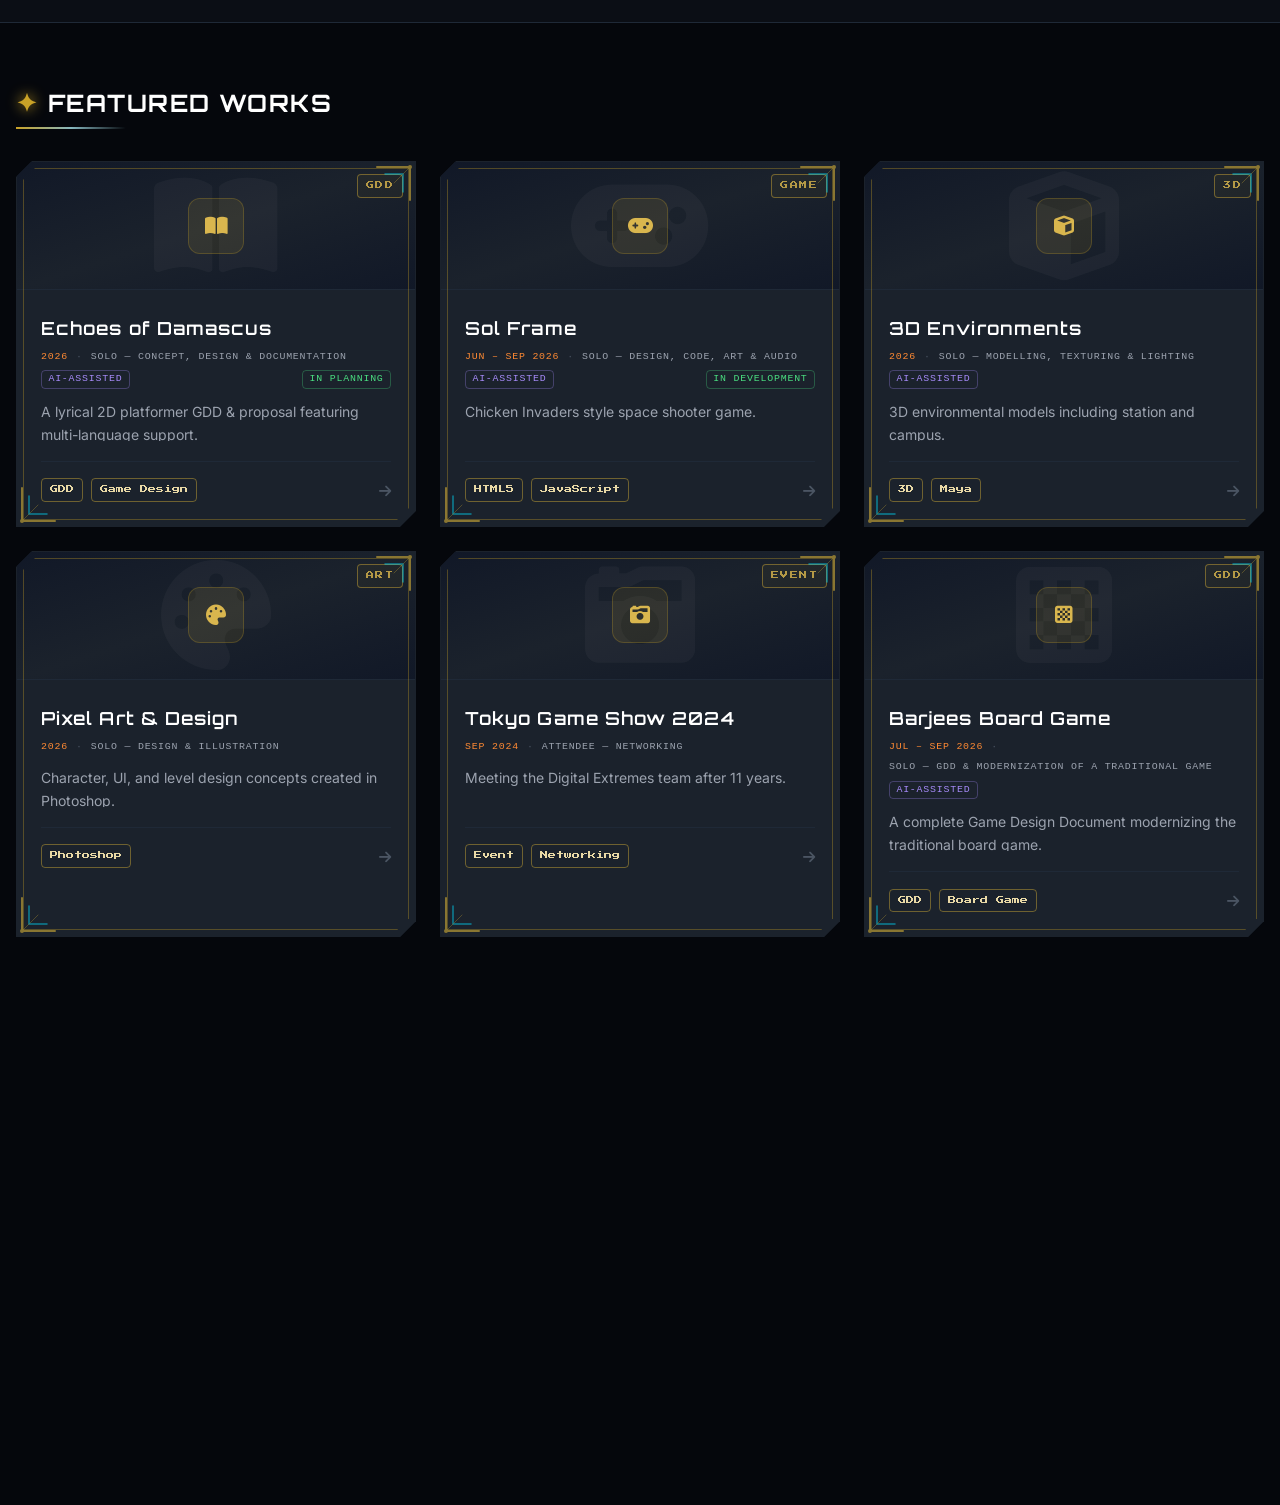
==== commit de1f1748: "Improve accessibility, SEO, and trim unused backgrounds - Accessibility: wrap app logic in an IIFE w" ====
--- a/index.html
+++ b/index.html
@@ -21,6 +21,7 @@
     <meta property="og:description" content="Game programmer and Unity/C# developer based in Tokyo. Portfolio of games, 3D environments, and technical projects.">
     <meta property="og:url" content="https://malashraftulimat.github.io/My_Portfolio/">
     <meta property="og:image" content="https://malashraftulimat.github.io/My_Portfolio/og-image.png">
+    <meta property="og:image:alt" content="M Alashraf Tolimat — Game Developer portfolio">
     <meta property="og:image:width" content="1200">
     <meta property="og:image:height" content="630">
 
@@ -29,6 +30,7 @@
     <meta name="twitter:title" content="M ALASHRAF TOLIMAT | Game Developer">
     <meta name="twitter:description" content="Game programmer and Unity/C# developer based in Tokyo.">
     <meta name="twitter:image" content="https://malashraftulimat.github.io/My_Portfolio/og-image.png">
+    <meta name="twitter:image:alt" content="M Alashraf Tolimat — Game Developer portfolio">
 
     <!-- Preconnect for third-party assets -->
     <link rel="preconnect" href="https://fonts.googleapis.com">
@@ -40,7 +42,7 @@
     <!-- Cloudflare Turnstile (privacy-friendly CAPTCHA) -->
     <script src="https://challenges.cloudflare.com/turnstile/v0/api.js" async defer></script>
     <link rel="stylesheet" href="tailwind.css?v=1">
-    <link rel="stylesheet" href="style.css?v=18">
+    <link rel="stylesheet" href="style.css?v=19">
     <link rel="preload" as="image" href="page-bg.webp" media="(min-aspect-ratio: 1/1)">
     <link rel="preload" as="image" href="page-bg-mobile.webp" media="(max-aspect-ratio: 1/1)">
 
@@ -65,10 +67,7 @@
 </head>
 <body class="antialiased min-h-screen relative theme-tenno">
 
-    <div class="orokin-bg orokin-bg--a" aria-hidden="true"></div>
-    <div class="orokin-bg orokin-bg--b" aria-hidden="true"></div>
     <div class="nebula-bg" aria-hidden="true"></div>
-    <div class="starfield" aria-hidden="true"></div>
     <div class="site-bg" aria-hidden="true"></div>
     <div class="tenno-script" aria-hidden="true">
         <span class="tenno-script__col tenno-script__col--l" data-tenno-skip>TENNO DAMASCUS VOID LOTUS TENNO DAMASCUS VOID LOTUS TENNO DAMASCUS VOID LOTUS</span>
@@ -125,7 +124,7 @@
         <div id="viewer-loading" class="absolute inset-0 z-10 flex items-center justify-center bg-darkBg">
             <div class="viewer-spinner"></div>
         </div>
-        <iframe id="viewer-frame" title="Embedded content" class="relative flex-1 w-full border-0 bg-white block"></iframe>
+        <iframe id="viewer-frame" title="Embedded content" loading="lazy" allow="fullscreen; autoplay; clipboard-write" referrerpolicy="no-referrer-when-downgrade" class="relative flex-1 w-full border-0 bg-white block"></iframe>
     </div>
 
     <header id="top" class="hero">
@@ -139,10 +138,10 @@
             <aside class="hero-profile">
                 <div class="hero-portrait">
                     <div class="hero-portrait__inner">
-                        <img src="MY-PHOTO.webp" alt="M Alashraf Tolimat" width="300" height="360" onerror="this.src='https://via.placeholder.com/300x360/1b222c/ff6a00?text=Photo'" decoding="async">
-                    </div>
-                </div>
-                <h1 class="hero-name" id="dynamicName">エムアルアシュラフ<br>トリマト</h1>
+                        <img src="MY-PHOTO.webp" alt="M Alashraf Tolimat" width="300" height="360" decoding="async">
+                    </div>
+                </div>
+                <h1 class="hero-name" id="dynamicName">M ALASHRAF<br>TOLIMAT</h1>
                 <p class="hero-role" data-i18n="studentAt">Student at TECHNOS COLLEGE, Tokyo</p>
                 <p class="hero-tagline" data-i18n="tagline">GAME PROGRAMMER IN THE MAKING – BRIDGING CODE, CREATIVITY, AND CORE GAMEPLAY</p>
                 <div class="hero-actions">
@@ -188,7 +187,7 @@
 
     <section id="skills" class="py-24 px-4 bg-cardBg/30 border-y border-gray-800" style="content-visibility:auto; contain-intrinsic-size:800px">
         <div class="max-w-6xl mx-auto">
-            <h3 class="text-2xl font-bold mb-5 uppercase tracking-wider text-white" data-i18n="skillsTitle">SKILLS & LANGUAGES</h3>
+            <h2 class="text-2xl font-bold mb-5 uppercase tracking-wider text-white" data-i18n="skillsTitle">SKILLS & LANGUAGES</h2>
 
             <div class="space-y-8">
                 <div class="grid grid-cols-1 sm:grid-cols-2 lg:grid-cols-3 gap-5">
@@ -284,7 +283,7 @@
 
     <section id="projects" class="py-16 px-4" style="content-visibility:auto; contain-intrinsic-size:1200px">
         <div class="max-w-7xl mx-auto">
-            <h3 class="text-2xl font-bold mb-8 uppercase tracking-wider text-white" data-i18n="projectsTitle">FEATURED WORKS</h3>
+            <h2 class="text-2xl font-bold mb-8 uppercase tracking-wider text-white" data-i18n="projectsTitle">FEATURED WORKS</h2>
             
             <div class="grid grid-cols-1 md:grid-cols-2 lg:grid-cols-3 gap-6">
                 
@@ -299,7 +298,7 @@
                         <span class="absolute top-3 right-3 text-[10px] font-mono tracking-[0.18em] uppercase text-accent/80 border border-accent/30 bg-accent/5 rounded px-2 py-1">GDD</span>
                     </div>
                     <div class="relative p-6">
-                        <h4 class="font-semibold text-lg mb-2 text-white group-hover:text-accent transition" data-i18n="p5Title">Echoes of Damascus</h4>
+                        <h3 class="font-semibold text-lg mb-2 text-white group-hover:text-accent transition" data-i18n="p5Title">Echoes of Damascus</h3>
                         <div class="proj-facts" data-facts="echos"></div>
                         <p class="text-sm text-gray-400 leading-relaxed mb-5 h-10 overflow-hidden" data-i18n="p5Desc">A lyrical 2D platformer GDD & proposal featuring multi-language support.</p>
                         <div class="flex justify-between items-center border-t border-gray-800 pt-4">
@@ -323,7 +322,7 @@
                         <span class="absolute top-3 right-3 text-[10px] font-mono tracking-[0.18em] uppercase text-accent/80 border border-accent/30 bg-accent/5 rounded px-2 py-1">GAME</span>
                     </div>
                     <div class="relative p-6">
-                        <h4 class="font-semibold text-lg mb-2 text-white group-hover:text-accent transition" data-i18n="p1Title">Sol Frame</h4>
+                        <h3 class="font-semibold text-lg mb-2 text-white group-hover:text-accent transition" data-i18n="p1Title">Sol Frame</h3>
                         <div class="proj-facts" data-facts="solframe"></div>
                         <p class="text-sm text-gray-400 leading-relaxed mb-5 h-10 overflow-hidden" data-i18n="p1Desc">Chicken Invaders style game developed with modern assistance.</p>
                         <div class="flex justify-between items-center border-t border-gray-800 pt-4">
@@ -347,7 +346,7 @@
                         <span class="absolute top-3 right-3 text-[10px] font-mono tracking-[0.18em] uppercase text-accent/80 border border-accent/30 bg-accent/5 rounded px-2 py-1">3D</span>
                     </div>
                     <div class="relative p-6">
-                        <h4 class="font-semibold text-lg mb-2 text-white group-hover:text-accent transition" data-i18n="p2Title">3D Environments</h4>
+                        <h3 class="font-semibold text-lg mb-2 text-white group-hover:text-accent transition" data-i18n="p2Title">3D Environments</h3>
                         <div class="proj-facts" data-facts="env3d"></div>
                         <p class="text-sm text-gray-400 leading-relaxed mb-5 h-10 overflow-hidden" data-i18n="p2Desc">3D environmental models including station and campus.</p>
                         <div class="flex justify-between items-center border-t border-gray-800 pt-4">
@@ -371,7 +370,7 @@
                         <span class="absolute top-3 right-3 text-[10px] font-mono tracking-[0.18em] uppercase text-accent/80 border border-accent/30 bg-accent/5 rounded px-2 py-1">ART</span>
                     </div>
                     <div class="relative p-6">
-                        <h4 class="font-semibold text-lg mb-2 text-white group-hover:text-accent transition" data-i18n="p3Title">Pixel Art & Design</h4>
+                        <h3 class="font-semibold text-lg mb-2 text-white group-hover:text-accent transition" data-i18n="p3Title">Pixel Art & Design</h3>
                         <div class="proj-facts" data-facts="pixelart"></div>
                         <p class="text-sm text-gray-400 leading-relaxed mb-5 h-10 overflow-hidden" data-i18n="p3Desc">Character, UI, and level design concepts created in Photoshop.</p>
                         <div class="flex justify-between items-center border-t border-gray-800 pt-4">
@@ -394,7 +393,7 @@
                         <span class="absolute top-3 right-3 text-[10px] font-mono tracking-[0.18em] uppercase text-accent/80 border border-accent/30 bg-accent/5 rounded px-2 py-1">EVENT</span>
                     </div>
                     <div class="relative p-6">
-                        <h4 class="font-semibold text-lg mb-2 text-white group-hover:text-accent transition" data-i18n="p4Title">Tokyo Game Show 2024</h4>
+                        <h3 class="font-semibold text-lg mb-2 text-white group-hover:text-accent transition" data-i18n="p4Title">Tokyo Game Show 2024</h3>
                         <div class="proj-facts" data-facts="tgs"></div>
                         <p class="text-sm text-gray-400 leading-relaxed mb-5 h-10 overflow-hidden" data-i18n="p4Desc">Meeting the Digital Extremes team after 11 years.</p>
                         <div class="flex justify-between items-center border-t border-gray-800 pt-4">
@@ -418,7 +417,7 @@
                         <span class="absolute top-3 right-3 text-[10px] font-mono tracking-[0.18em] uppercase text-accent/80 border border-accent/30 bg-accent/5 rounded px-2 py-1">GDD</span>
                     </div>
                     <div class="relative p-6">
-                        <h4 class="font-semibold text-lg mb-2 text-white group-hover:text-accent transition" data-i18n="p6Title">Barjees (البرجيس)</h4>
+                        <h3 class="font-semibold text-lg mb-2 text-white group-hover:text-accent transition" data-i18n="p6Title">Barjees (البرجيس)</h3>
                         <div class="proj-facts" data-facts="barjees"></div>
                         <p class="text-sm text-gray-400 leading-relaxed mb-5 h-10 overflow-hidden" data-i18n="p6Desc">A complete Game Design Document for the traditional board game Barjees.</p>
                         <div class="flex justify-between items-center border-t border-gray-800 pt-4">
@@ -436,7 +435,7 @@
     </section>
 
     <section id="contact" class="py-16 px-4 max-w-6xl mx-auto" style="content-visibility:auto; contain-intrinsic-size:400px">
-        <h3 class="text-2xl font-bold mb-8 uppercase tracking-wider text-white" data-i18n="contactTitle">CONTACT</h3>
+        <h2 class="text-2xl font-bold mb-8 uppercase tracking-wider text-white" data-i18n="contactTitle">CONTACT</h2>
         <div class="grid grid-cols-1 md:grid-cols-2 gap-8 items-center bg-cardBg/50 p-8 rounded-lg border border-gray-800">
             <form id="contact-form" class="flex flex-col gap-3 w-full">
                 <div data-fs-success style="display: none;" class="bg-green-900/50 text-green-400 p-3 text-sm rounded border border-green-700 font-bold" data-i18n="msgSuccess">Message sent successfully!</div>
@@ -613,10 +612,8 @@
         </div>
     </div>
 
-    <script src="main.js?v=11"></script>
-
-    <script src="orokin-bg.js?v=5"></script>
-    
+    <script src="main.js?v=12"></script>
+
     <script src="formspree-init.js?v=2"></script>
     <script src="https://unpkg.com/@formspree/ajax@1" defer></script>
 </body>
--- a/style.css
+++ b/style.css
@@ -23,7 +23,6 @@
         @media (max-aspect-ratio: 1/1) {
             .site-bg { background-image: url("page-bg-mobile.webp"); }
         }
-        .neon-border { border: 1px solid rgba(255, 106, 0, 0.2); box-shadow: 0 4px 6px rgba(0,0,0,0.3); }
         .skill-box { border: 1px solid rgba(255, 106, 0, 0.5); }
         .modal { display: none; background: rgba(0,0,0,0.85); backdrop-filter: blur(4px); }
         .modal.active { display: flex; }
@@ -74,14 +73,6 @@
             line-height: 1.7;
         }
 
-        /* Orokin gold metallic text helper */
-        .oro-gold {
-            background: var(--gold-grad);
-            -webkit-background-clip: text;
-            background-clip: text;
-            color: transparent;
-        }
-
         /* Animated Orokin energy gradient on the name */
         #dynamicName {
             /* Removed animated gradient and glow effect */
@@ -95,13 +86,13 @@
 
 
         /* Section titles: 8-point star + gold energy underline */
-        section h3 { position: relative; }
-        section h3::before {
+        section h2 { position: relative; }
+        section h2::before {
             content: '\2726  ';
             color: var(--gold-2);
             text-shadow: 0 0 10px rgba(212,175,55,0.9);
         }
-        section h3::after {
+        section h2::after {
             content: '';
             display: block;
             width: 72px;
@@ -192,8 +183,6 @@
             border: 1px solid rgba(212,175,55,0.20);
             overflow: hidden;
         }
-        .tenno-word { display: inline-block; }
-
         /* Tenno (TT) mode: render with the tenObet font instead of canvas glyphs */
         @font-face {
             font-family: 'tenObet';
@@ -237,11 +226,6 @@
         @media (prefers-reduced-motion: reduce) { .lang-fill { animation: none; } }
 
         /* profile photo: gold energy ring */
-        .profile-frame {
-            border-color: var(--gold-2) !important;
-            box-shadow: 0 0 22px rgba(212,175,55,0.4), 0 0 40px rgba(0,224,255,0.15);
-        }
-
         /* logo in Orokin gold */
         nav .gamer-font {
             color: var(--gold-2) !important;
@@ -260,37 +244,11 @@
             opacity: 0.8;
         }
 
-        /* ===== Orokin kaleidoscope background (Lotus wallpaper ref) ===== */
+        /* Page content sits above the fixed background layers */
         body > header,
         body > section,
         body > footer,
         body > .oro-divider { position: relative; z-index: 1; }
-        .orokin-bg {
-            display: none;
-            position: fixed;
-            top: -8%;
-            left: -8%;
-            width: 116%;
-            height: 116%;
-            z-index: 0;
-            pointer-events: none;
-            background-repeat: no-repeat;
-            background-position: center;
-            background-size: cover;
-            opacity: 0;
-            will-change: transform, opacity;
-        }
-        .orokin-bg--a { background-image: url("orokin-bg.svg"); opacity: 0.72; }
-        .orokin-bg--b { background-image: url("orokin-bg-2.svg"); opacity: 0; }
-
-        /* Portrait phones/tablets get their OWN artwork (separate files from the
-           desktop scenes). Both mobile scenes mirror the desktop layout: scene A
-           is a single mirrored pair, scene B is a 2x2 mirrored grid. */
-        @media (max-aspect-ratio: 1/1) {
-            .orokin-bg--a { background-image: url("orokin-bg-mobile.svg"); }
-            .orokin-bg--b { background-image: url("orokin-bg-mobile-2.svg"); }
-            body { background-size: auto, auto, 76px 76px; }
-        }
 
         /* ===== Orokin Lotus emblem shapes ===== */
         .nav-lotus {
@@ -300,18 +258,8 @@
             filter: drop-shadow(0 0 5px rgba(212,175,55,0.55)) drop-shadow(0 0 12px rgba(255,106,0,0.28));
             animation: oroPulse 3.6s ease-in-out infinite;
         }
-        /* Big emblem above the name: larger presence + gentle float */
-        .hero-emblem {
-            filter: drop-shadow(0 0 18px rgba(255,106,0,0.32)) drop-shadow(0 0 38px rgba(212,175,55,0.22));
-            animation: heroFloat 7s ease-in-out infinite;
-            will-change: transform;
-        }
-        @keyframes heroFloat {
-            0%, 100% { transform: translateY(0); }
-            50%      { transform: translateY(-12px); }
-        }
         @media (prefers-reduced-motion: reduce) {
-            .hero-emblem, .nav-lotus { animation: none; }
+            .nav-lotus { animation: none; }
             #dynamicName { animation: none; }
             .oro-emblem { animation: none; }
             .modal.active, .modal.active > div,
@@ -371,6 +319,8 @@
         a, button { transition: transform 0.15s ease, color 0.2s ease, background-color 0.2s ease, border-color 0.2s ease; }
         a:active, button:active { transform: scale(0.95); }
         [onclick]:active { transform: scale(0.985); }
+        /* Keyboard focus ring for div-based interactive cards/thumbs (role=button) */
+        [role="button"]:focus-visible { outline: 2px solid var(--accent); outline-offset: 3px; }
         #lightbox > div:active { transform: none !important; }
 
         /* Modal entrance */
@@ -466,15 +416,6 @@
             --gold-grad: linear-gradient(135deg, #f0e6bc 0%, #c9a227 45%, #7c6413 100%);
             --gold-line: rgba(201, 162, 39, 0.35);
             background-color: #05070c;
-        }
-
-        /* Swap the fixed scenes to the Tenno Damascus artwork */
-        body.theme-tenno .orokin-bg--a { background-image: url("tenno-bg.svg?v=2"); }
-        body.theme-tenno .orokin-bg--b { background-image: url("tenno-bg-2.svg?v=2"); }
-        @media (max-aspect-ratio: 1/1) {
-            body.theme-tenno .orokin-bg--a { background-image: url("tenno-bg-mobile.svg?v=2"); }
-            body.theme-tenno .orokin-bg--b { background-image: url("tenno-bg-mobile-2.svg?v=2"); }
-            body.theme-tenno { background-size: auto, auto, auto, 84px 84px; }
         }
 
         /* ===== Tennobet script columns (the Tenno language, drawn as texture) ===== */
@@ -568,9 +509,6 @@
             );
         }
         /* ================= WARFRAME-STYLE ORNAMENTATION (Tenno theme) ================= */
-        /* Oversize the parallax layers so the faster drift never exposes edges */
-        body.theme-tenno .orokin-bg { top: -30%; height: 160%; will-change: transform, opacity; }
-
         /* Giant Tennobet rune glowing behind the hero — the Tenno language, big */
         .hero-rune { display: none; }
         body.theme-tenno .hero-rune {
@@ -638,18 +576,9 @@
         body.theme-tenno .skill-box::before { top: 4px; left: 4px; border-right: 0; border-bottom: 0; }
         body.theme-tenno .skill-box::after { bottom: 4px; right: 4px; border-left: 0; border-top: 0; }
 
-        /* Profile photo: chamfered Orokin double frame */
-        body.theme-tenno .profile-frame {
-            border-radius: 0 !important;
-            clip-path: polygon(14px 0, 100% 0, 100% calc(100% - 14px), calc(100% - 14px) 100%, 0 100%, 0 14px);
-            box-shadow: 0 0 0 1px rgba(201, 162, 39, 0.65), 0 0 0 6px #05070c,
-                        0 0 0 7px rgba(201, 162, 39, 0.30),
-                        0 0 26px rgba(159, 216, 224, 0.28), 0 0 46px rgba(201, 162, 39, 0.22);
-        }
-
         /* Bolder section titles and dividers */
-        body.theme-tenno section h3::before { font-size: 1.05em; text-shadow: 0 0 14px rgba(201, 162, 39, 1); }
-        body.theme-tenno section h3::after {
+        body.theme-tenno section h2::before { font-size: 1.05em; text-shadow: 0 0 14px rgba(201, 162, 39, 1); }
+        body.theme-tenno section h2::after {
             width: 110px;
             background: linear-gradient(90deg, var(--gold-2), rgba(159, 216, 224, 0.85), transparent);
         }
@@ -690,32 +619,6 @@
         @keyframes nebulaDrift {
             0%   { transform: translate3d(-1.6%, -1.2%, 0) scale(1.06); }
             100% { transform: translate3d(1.8%, 1.6%, 0) scale(1.14); }
-        }
-
-        /* Starfield: three parallax depths of twinkling points */
-        .starfield {
-            display: none;
-            position: fixed;
-            inset: 0;
-            z-index: 0;
-            pointer-events: none;
-            background-image:
-                radial-gradient(1px 1px at 20px 30px, rgba(255,255,255,0.85), transparent),
-                radial-gradient(1px 1px at 130px 90px, rgba(186,230,253,0.70), transparent),
-                radial-gradient(1px 1px at 210px 160px, rgba(255,255,255,0.55), transparent),
-                radial-gradient(1px 1px at 60px 220px, rgba(153,246,228,0.60), transparent),
-                radial-gradient(1px 1px at 300px 50px, rgba(255,255,255,0.70), transparent),
-                radial-gradient(2px 2px at 420px 300px, rgba(186,230,253,0.85), transparent),
-                radial-gradient(1px 1px at 520px 180px, rgba(255,255,255,0.60), transparent),
-                radial-gradient(1px 1px at 640px 420px, rgba(153,246,228,0.55), transparent),
-                radial-gradient(1px 1px at 380px 460px, rgba(255,255,255,0.45), transparent);
-            background-size: 700px 520px;
-            opacity: 0.5;
-            animation: starTwinkle 6s ease-in-out infinite alternate;
-        }
-        @keyframes starTwinkle {
-            from { opacity: 0.34; }
-            to   { opacity: 0.62; }
         }
 
         /* Horizontal void-energy beam behind the hero (ref: image 2) */
@@ -792,26 +695,9 @@
         }
 
         @media (prefers-reduced-motion: reduce) {
-            .nebula-bg, .starfield, .energy-beam, .energy-beam::after,
+            .nebula-bg, .energy-beam, .energy-beam::after,
             .energy-wisp--1, .energy-wisp--2 { animation: none; }
         }
-
-        /* ===== Quick facts strip (hero) ===== */
-        .qf-strip {
-            margin-top: 2rem;
-            display: flex;
-            flex-wrap: wrap;
-            justify-content: center;
-            gap: 0.5rem 1.75rem;
-            font-size: 0.72rem;
-            letter-spacing: 0.12em;
-            text-transform: uppercase;
-            color: #94a3b8;
-        }
-        .qf-item { display: inline-flex; align-items: center; gap: 0.5rem; }
-        .qf-item i { color: #ff6a00; font-size: 0.7rem; }
-        .qf-item.qf-open { color: #4ade80; }
-        .qf-item.qf-open i { font-size: 0.45rem; }
 
         /* ===== Project facts on cards ===== */
         .proj-facts {
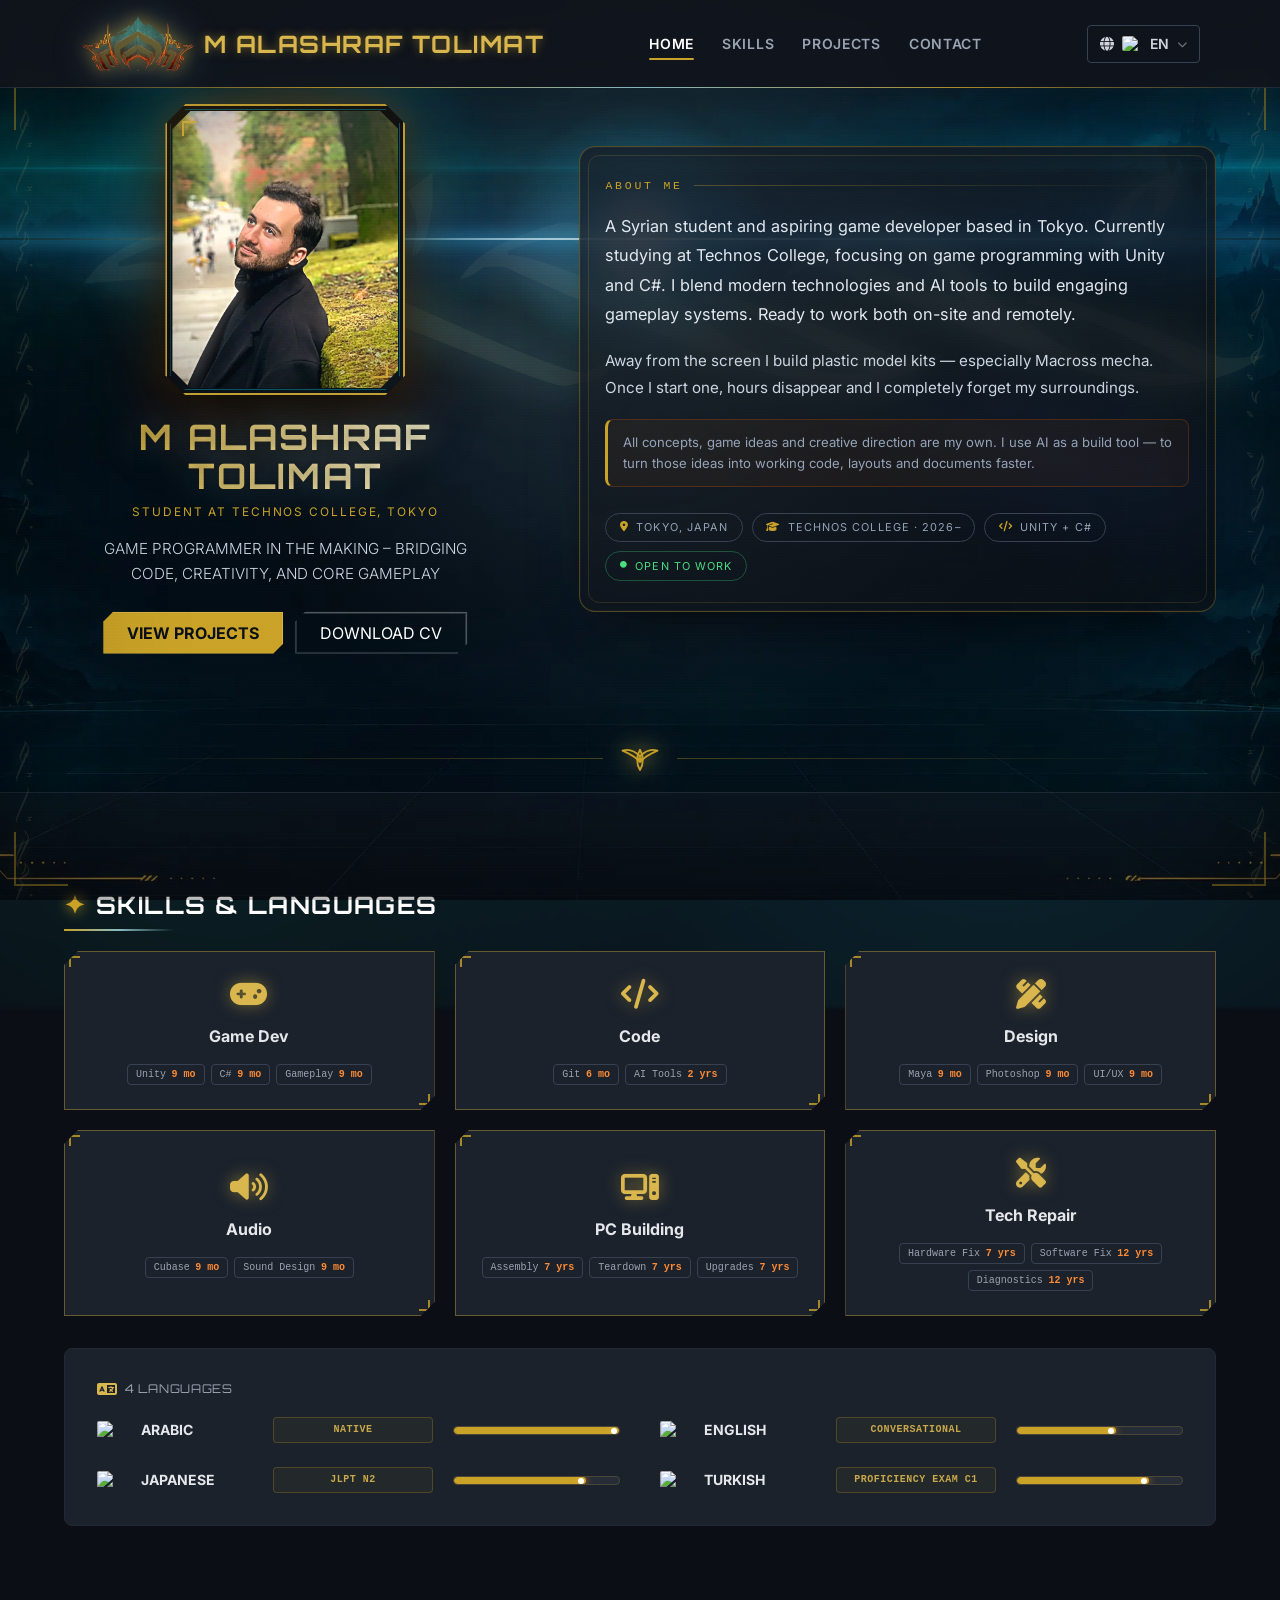
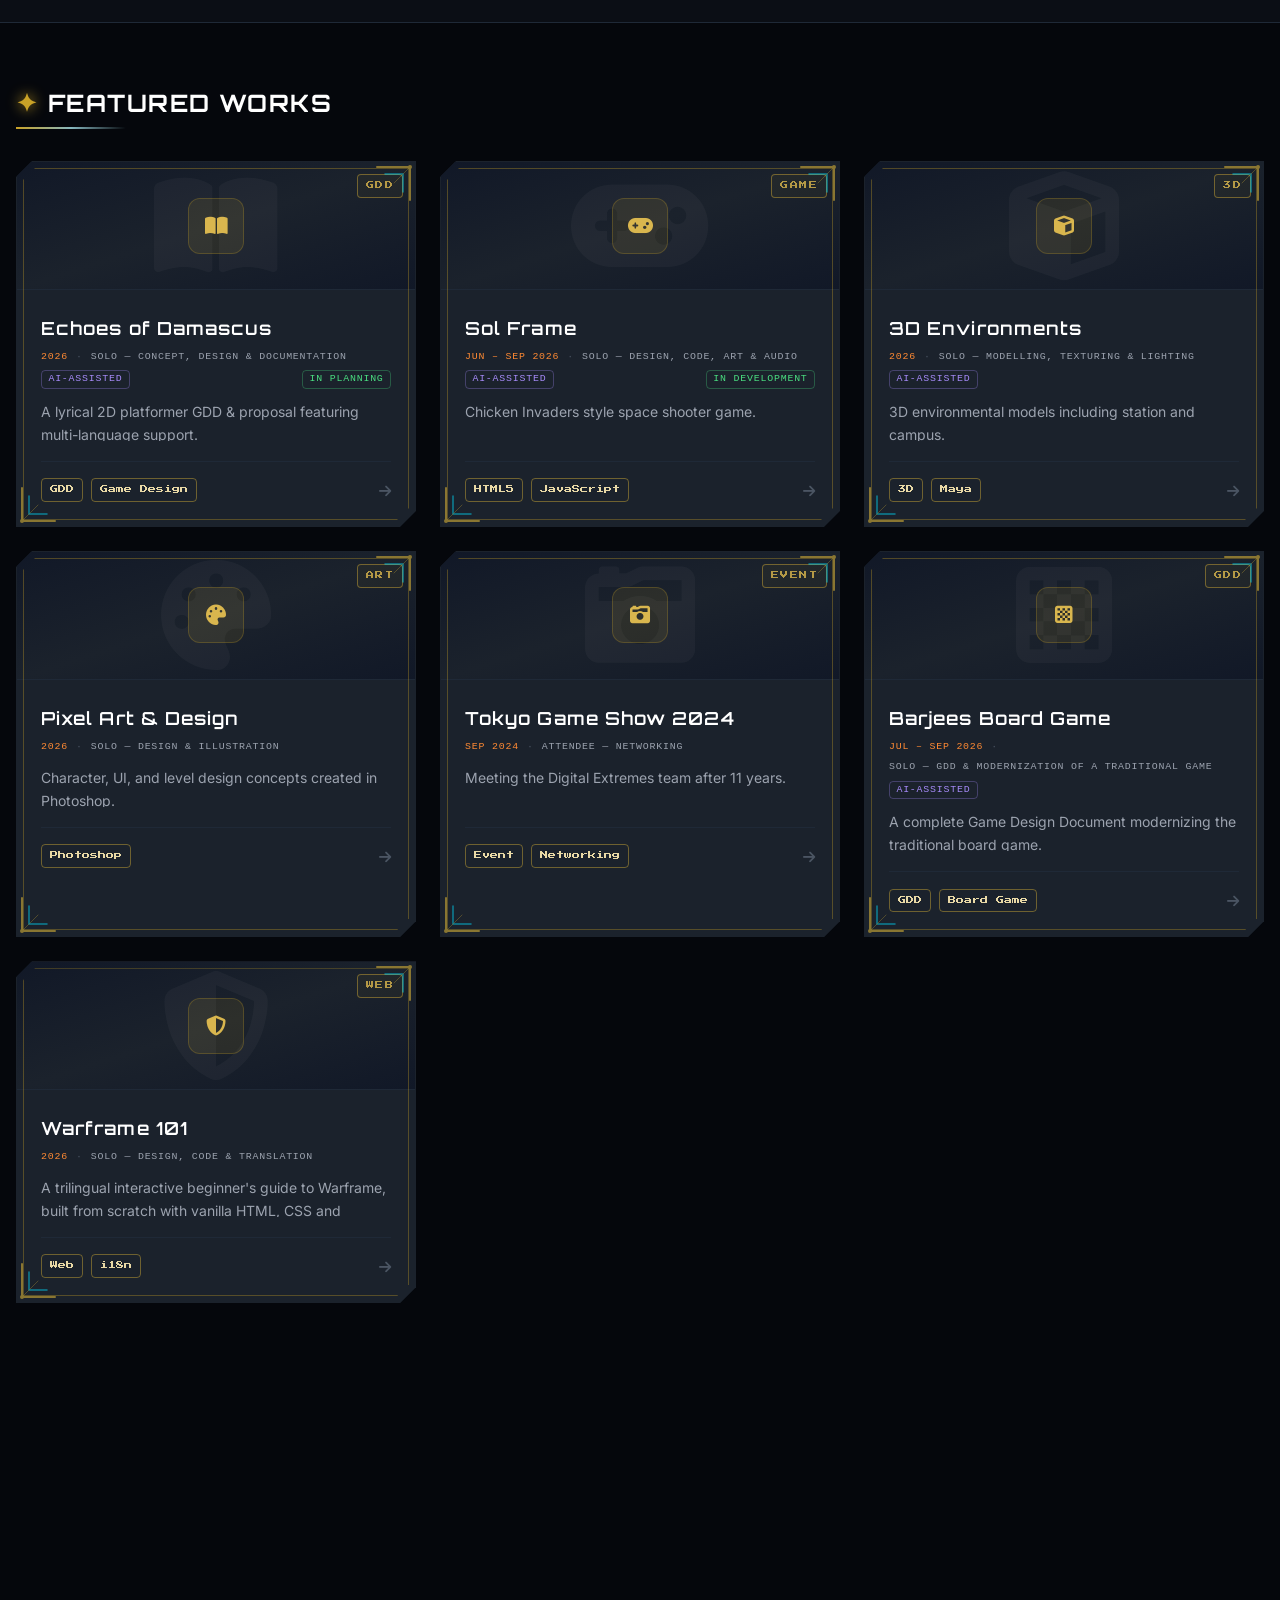
==== commit f6e7d7d0: "Add Warframe 101 interactive guide to featured works - New warframe-101/ site: EN / JA / AR / TR / K" ====
--- a/index.html
+++ b/index.html
@@ -429,6 +429,29 @@
                         </div>
                     </div>
                 </div>
+                <div class="group relative bg-cardBg rounded-xl border border-gray-800 cursor-pointer overflow-hidden transition duration-300 hover:-translate-y-1.5 hover:border-accent/60 hover:shadow-[0_18px_40px_-12px_rgba(255,106,0,0.4)]" onclick="openViewer('warframe-101/index.html', 'WARFRAME 101');">
+                    <div class="pointer-events-none absolute inset-0 opacity-0 group-hover:opacity-100 transition duration-500" style="background:radial-gradient(120% 90% at 50% 0%, rgba(255,106,0,0.14), transparent 60%);"></div>
+                    <span class="pointer-events-none absolute top-0 left-0 z-20 h-[3px] w-0 bg-gradient-to-r from-accent to-transparent group-hover:w-full transition-all duration-500"></span>
+                    <div class="relative h-32 flex items-center justify-center overflow-hidden border-b border-gray-800 bg-gradient-to-br from-gray-900 via-cardBg to-gray-900">
+                        <i class="fa-solid fa-shield-halved absolute text-[110px] text-white/[0.035] group-hover:scale-110 group-hover:text-accent/10 transition duration-700"></i>
+                        <div class="relative w-14 h-14 rounded-xl bg-accent/10 border border-accent/25 flex items-center justify-center text-accent group-hover:bg-accent group-hover:text-white group-hover:scale-110 group-hover:shadow-[0_0_30px_rgba(255,106,0,0.5)] transition duration-300">
+                            <i class="fa-solid fa-shield-halved text-xl"></i>
+                        </div>
+                        <span class="absolute top-3 right-3 text-[10px] font-mono tracking-[0.18em] uppercase text-accent/80 border border-accent/30 bg-accent/5 rounded px-2 py-1">WEB</span>
+                    </div>
+                    <div class="relative p-6">
+                        <h3 class="font-semibold text-lg mb-2 text-white group-hover:text-accent transition" data-i18n="p7Title">Warframe 101</h3>
+                        <div class="proj-facts" data-facts="warframe"></div>
+                        <p class="text-sm text-gray-400 leading-relaxed mb-5 h-10 overflow-hidden" data-i18n="p7Desc">A trilingual interactive beginner's guide to Warframe, built from scratch with vanilla HTML, CSS and JavaScript.</p>
+                        <div class="flex justify-between items-center border-t border-gray-800 pt-4">
+                            <div class="flex gap-2 text-[11px] font-mono text-gray-500">
+                                <span class="border border-gray-700 px-2 py-1 rounded">Web</span>
+                                <span class="border border-gray-700 px-2 py-1 rounded">i18n</span>
+                            </div>
+                            <span class="text-gray-600 group-hover:text-accent group-hover:translate-x-1 transition"><i class="fa-solid fa-arrow-right text-sm"></i></span>
+                        </div>
+                    </div>
+                </div>
 
             </div>
         </div>
